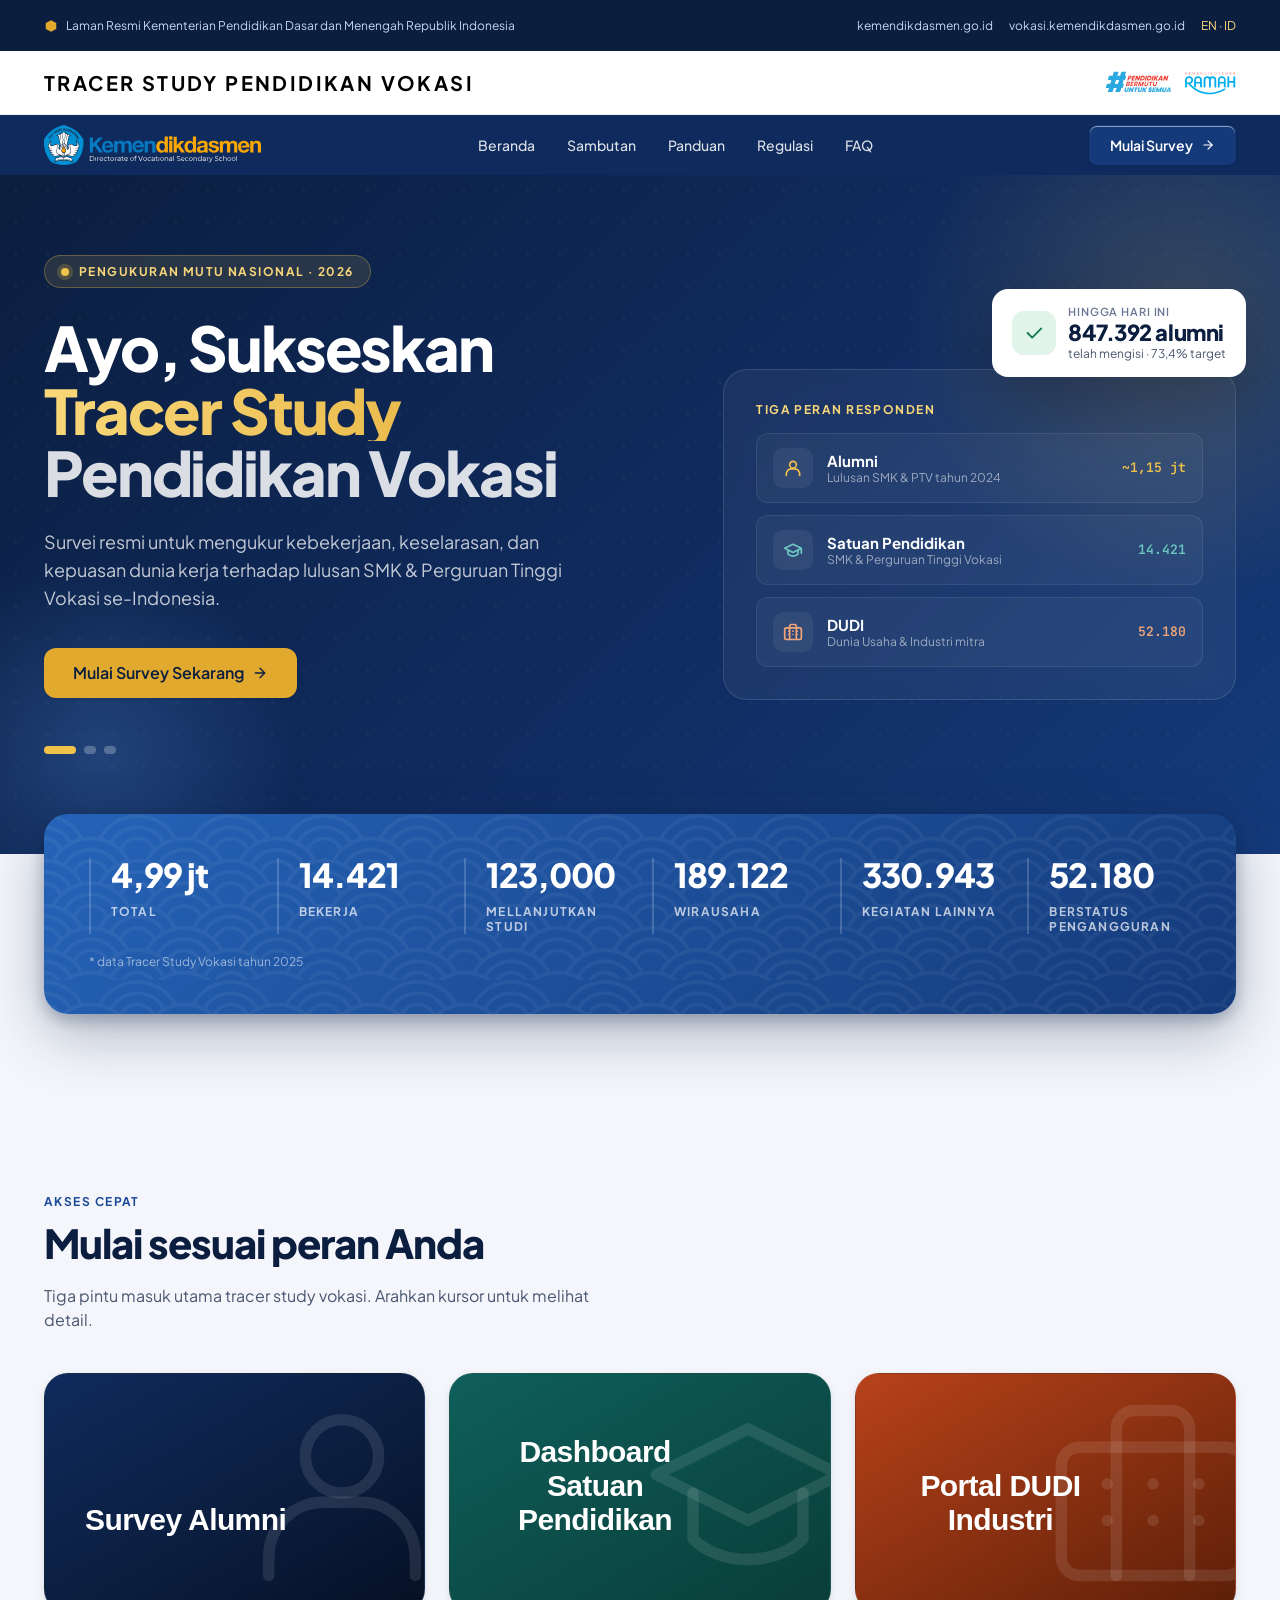
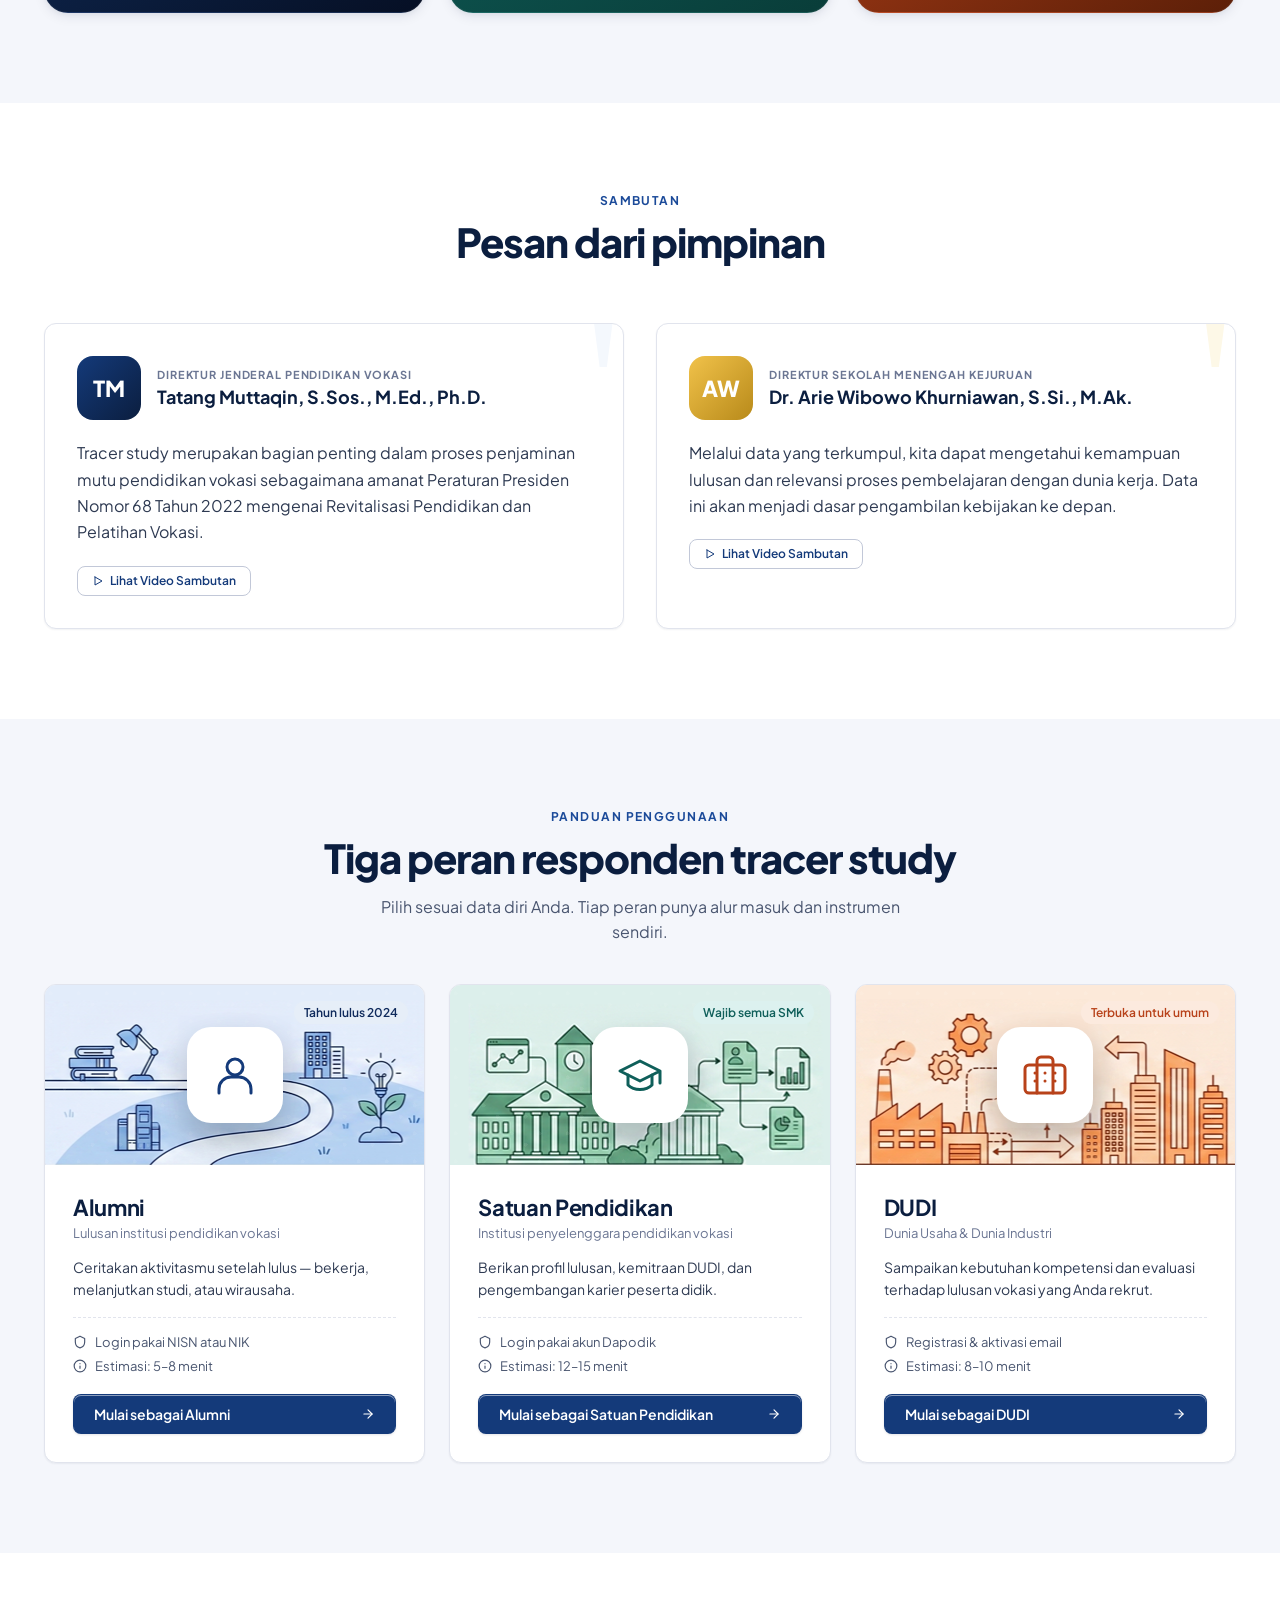
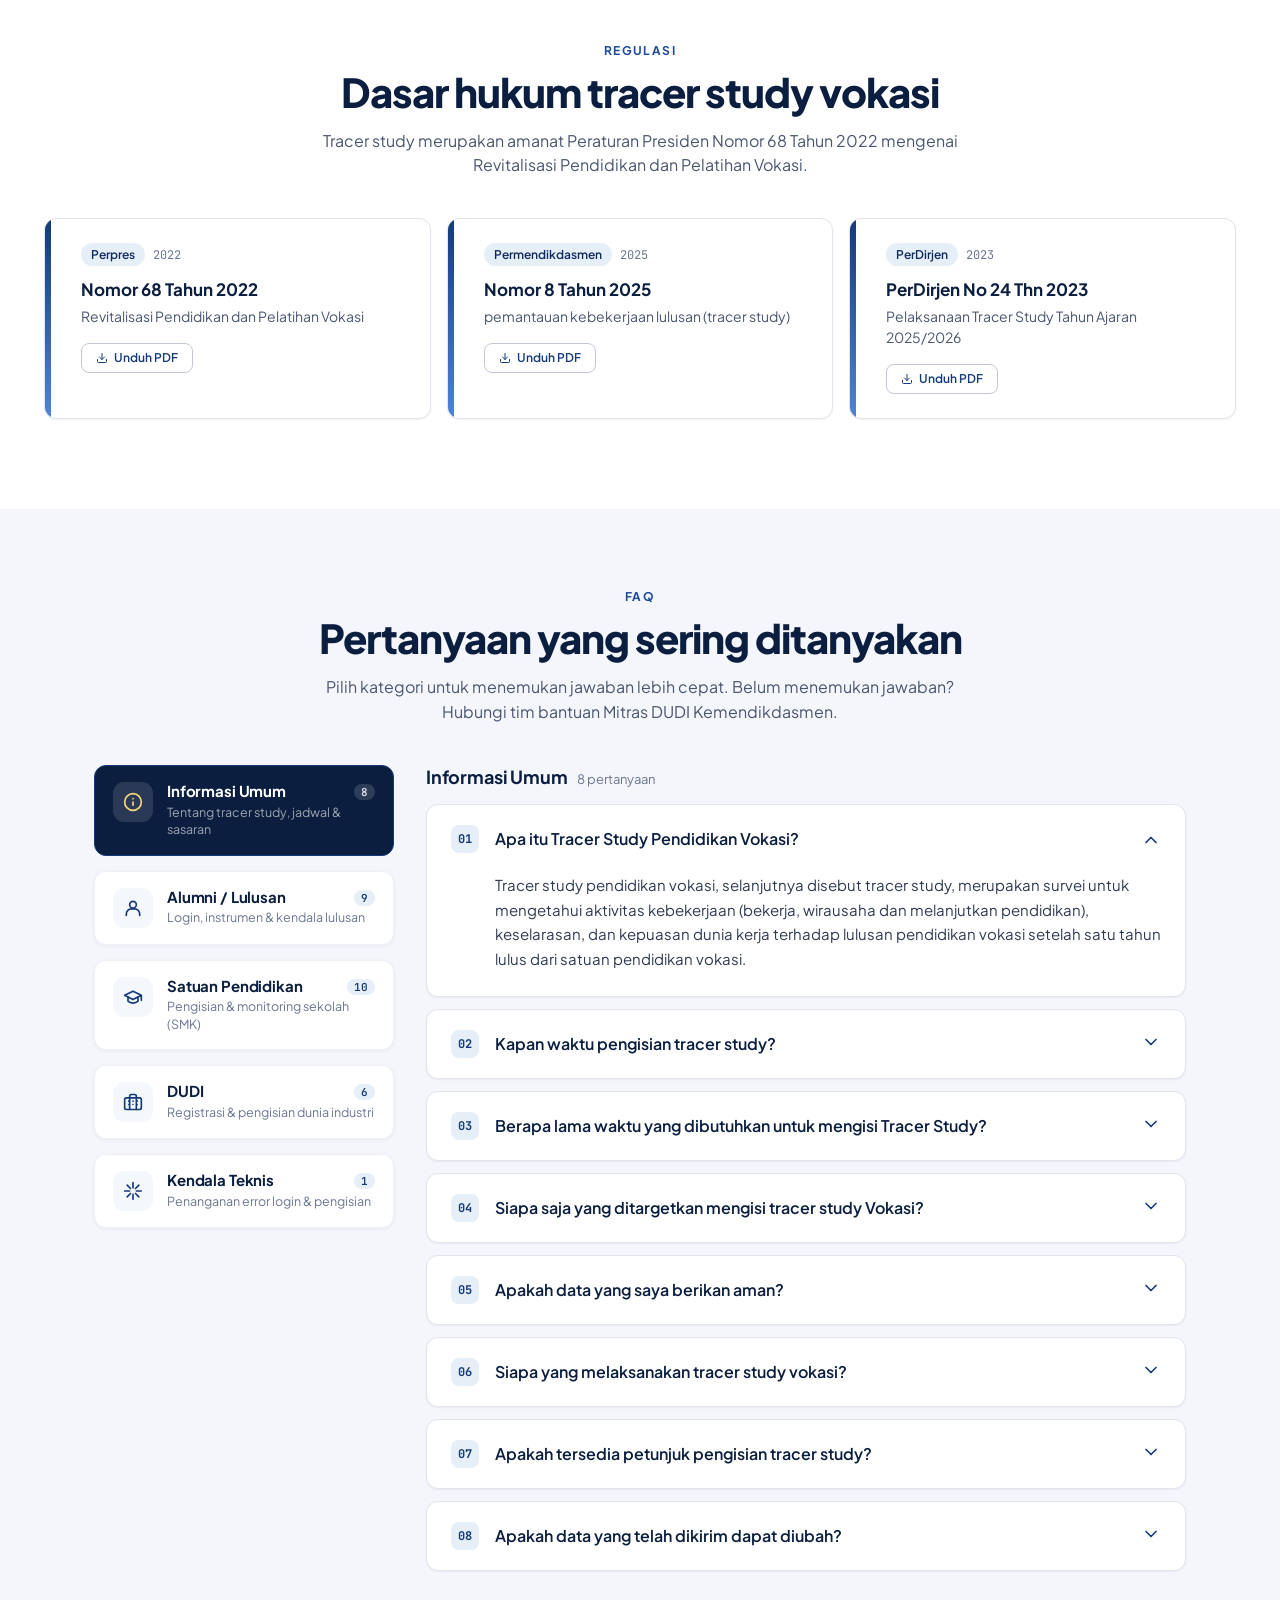
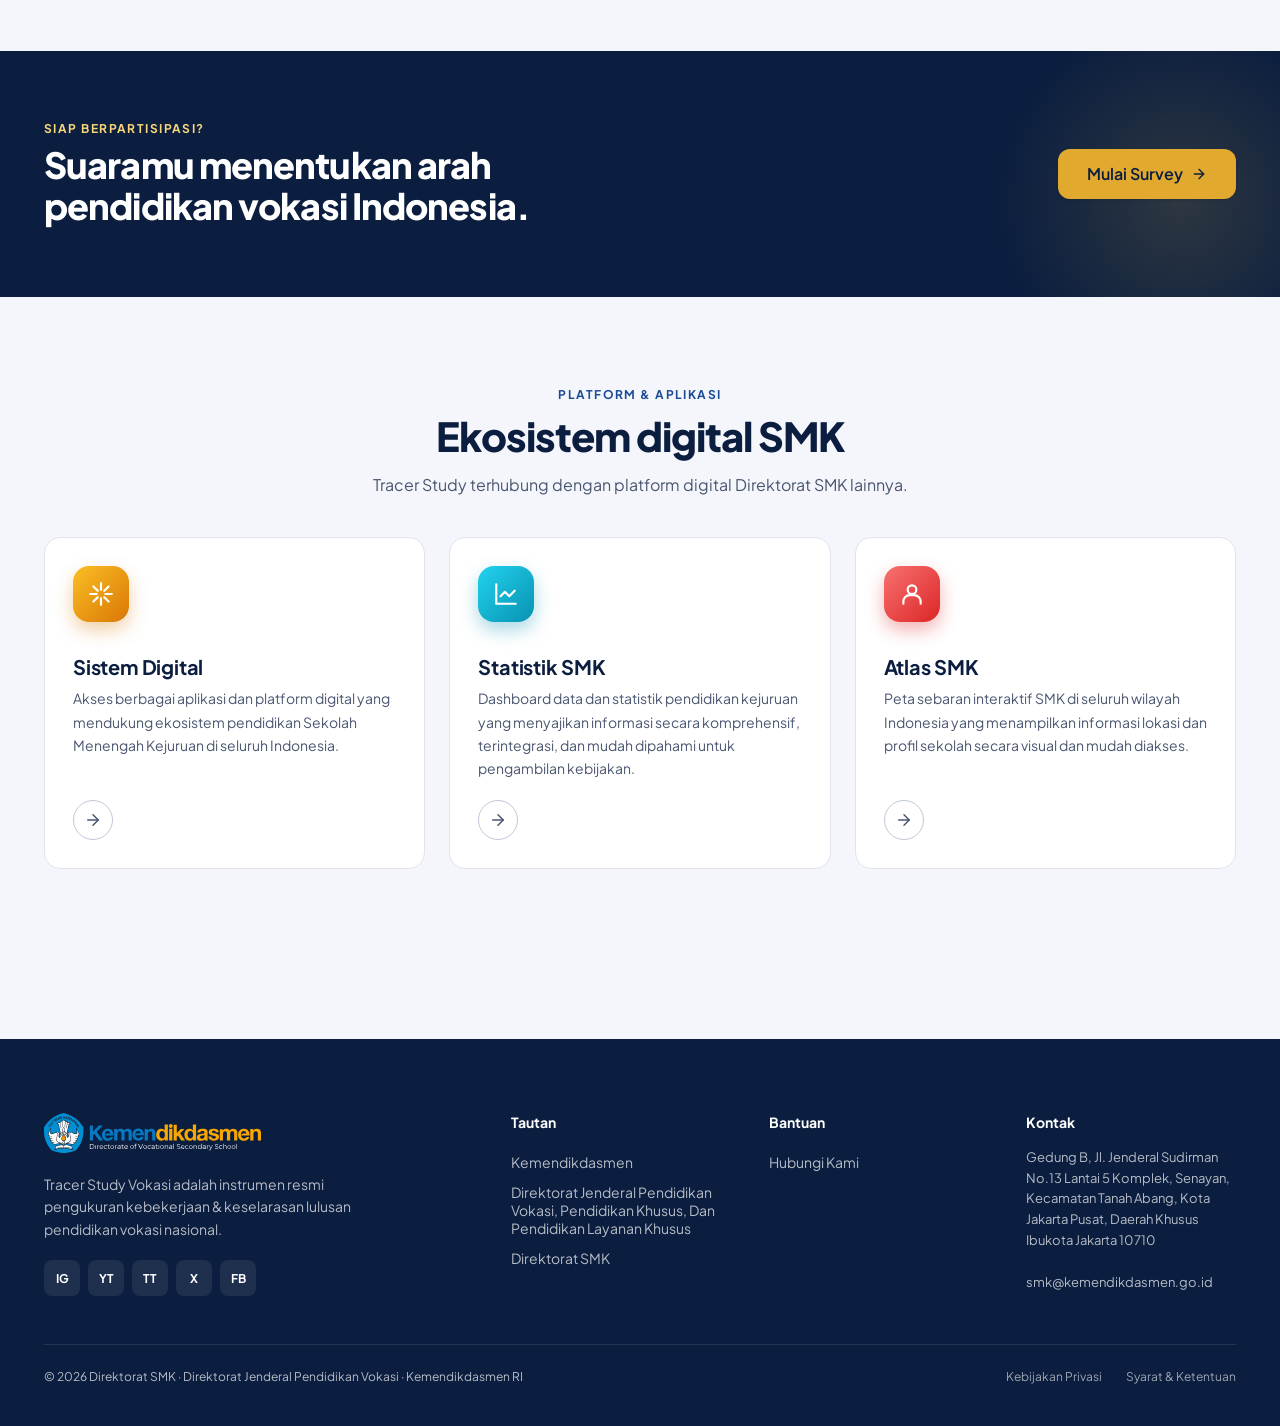
==== index.html @ 0e663083 "first commit" ====
<!DOCTYPE html>
<html lang="id">
<head>
    <meta charset="utf-8" />
    <meta name="viewport" content="width=device-width, initial-scale=1" />
    <title>Tracer Vokasi 2026</title>
    <link rel="preconnect" href="https://fonts.googleapis.com" />
    <link rel="preconnect" href="https://fonts.gstatic.com" crossorigin />
    <link href="https://fonts.googleapis.com/css2?family=Plus+Jakarta+Sans:ital,wght@0,400;0,500;0,600;0,700;0,800;1,400&family=JetBrains+Mono:wght@400;600&display=swap" rel="stylesheet" />
    <link rel="stylesheet" href="assets/app-paE_Momn.css" />
    <script defer src="assets/app-BUM8Shmd.js"></script>
</head>
<body>
    

<div class="tv-gov-bar">
    <div class="tv-container" style="display:flex;justify-content:space-between;align-items:center">
        <div style="display:flex;align-items:center;gap:8px">
            <svg width="14" height="14" viewBox="0 0 24 24" fill="#E1A92E"><path d="M12 2L3 7v10l9 5 9-5V7l-9-5z"/></svg>
            <span>Laman Resmi Kementerian Pendidikan Dasar dan Menengah Republik Indonesia</span>
        </div>
        <div class="tv-gov-bar__links" style="display:flex;gap:16px">
            <a href="#" style="color:var(--tv-navy-200);text-decoration:none">kemendikdasmen.go.id</a>
            <a href="#" style="color:var(--tv-navy-200);text-decoration:none">vokasi.kemendikdasmen.go.id</a>
            <span style="color:var(--tv-gold-300)">EN · ID</span>
        </div>
    </div>
</div>


<div class="tv-topbar">
    <div class="tv-container" style="display:flex;justify-content:space-between;align-items:center">
        <span style="font-size:20px;font-weight:700;letter-spacing:0.12em;color:black;text-transform:uppercase">Tracer Study Pendidikan Vokasi</span>
        <img src="images/mutu ramah.svg" style="height:24px;width:auto" alt="Pendidikan Bermutu Ramah">
    </div>
</div>
<header x-data="{ sc: false }" @scroll.window="sc = window.scrollY > 30"
        :class="sc ? 'tv-header--scrolled' : ''"
        style="background:var(--tv-navy-800);position:sticky;top:0;z-index:50;height:var(--tv-header-h);transition:box-shadow 250ms">
    <div class="tv-container tv-header-inner" style="height:70%;display:flex;align-items:center;justify-content:space-between;row-gap:10px;column-gap:32px;">
        <a href="index.html" style="text-decoration:none"><div style="display:flex;align-items:center;gap:12px">
  <img src="images/logo-smk.svg" style="height:40px;width:auto" alt="SMK">
</div></a>
        <nav class="tv-header-nav" style="display:flex;gap:4px;align-items:center">
                        <a href="#home" onclick="event.preventDefault();document.getElementById('home')?.scrollIntoView({behavior:'smooth',block:'start'})"
               class="tv-nav-link">Beranda</a>
                        <a href="#sambutan" onclick="event.preventDefault();document.getElementById('sambutan')?.scrollIntoView({behavior:'smooth',block:'start'})"
               class="tv-nav-link">Sambutan</a>
                        <a href="#panduan" onclick="event.preventDefault();document.getElementById('panduan')?.scrollIntoView({behavior:'smooth',block:'start'})"
               class="tv-nav-link">Panduan</a>
                        <a href="#regulasi" onclick="event.preventDefault();document.getElementById('regulasi')?.scrollIntoView({behavior:'smooth',block:'start'})"
               class="tv-nav-link">Regulasi</a>
                        <a href="#faq" onclick="event.preventDefault();document.getElementById('faq')?.scrollIntoView({behavior:'smooth',block:'start'})"
               class="tv-nav-link">FAQ</a>
                    </nav>
        <div class="tv-hide-sm" style="display:flex;gap:10px;align-items:center">
            <a href="login.html" class="tv-btn tv-btn--primary">Mulai Survey <svg width="14" height="14" viewBox="0 0 24 24" fill="none" stroke="currentColor" stroke-width="2" stroke-linecap="round" stroke-linejoin="round"><path d="M5 12h14"/><path d="M12 5l7 7-7 7"/></svg></a>
        </div>
    </div>
</header>


<section id="home" style="position:relative;overflow:hidden;background:linear-gradient(135deg,var(--tv-navy-900) 0%,var(--tv-navy-800) 50%,var(--tv-navy-700) 100%);color:white;min-height:600px"
         x-data="heroData()" x-init="init()">
    <div style="position:absolute;right:-200px;top:-150px;width:600px;height:600px;border-radius:50%;background:radial-gradient(circle,var(--tv-gold-400) 0%,transparent 65%);opacity:0.18;pointer-events:none"></div>
    <div style="position:absolute;left:-100px;bottom:-100px;width:400px;height:400px;border-radius:50%;background:radial-gradient(circle,var(--tv-navy-400) 0%,transparent 70%);opacity:0.3;pointer-events:none"></div>
    <div style="position:absolute;inset:0;background-image:radial-gradient(circle at 50% 50%,rgba(241,194,74,0.08) 1.5px,transparent 1.5px);background-size:32px 32px;pointer-events:none"></div>

    <div class="tv-hero-grid" style="position:relative;display:grid;gap:64px;align-items:center">
        
        <div>
            <div :style="vis ? 'opacity:1;transform:none;transition:opacity 500ms,transform 500ms' : 'opacity:0;transform:translateY(10px);transition:opacity 500ms,transform 500ms'">
                <div style="display:inline-flex;align-items:center;gap:10px;padding:8px 16px;background:rgba(241,194,74,0.12);border:1px solid rgba(241,194,74,0.3);border-radius:999px;font-size:12px;font-weight:700;letter-spacing:0.12em;color:var(--tv-gold-300);margin-bottom:28px">
                    <span style="width:8px;height:8px;border-radius:50%;background:var(--tv-gold-400);box-shadow:0 0 0 4px rgba(241,194,74,0.2)"></span>
                    <span x-text="slides[slide].eyebrow"></span>
                </div>
                <h1 style="font-size:clamp(38px,4.8vw,62px);font-weight:800;letter-spacing:-0.035em;line-height:1.02;margin:0;color:white;height:3.06em;display:flex;flex-direction:column;justify-content:flex-start">
                    <span x-text="slides[slide].title"></span>
                    <span x-text="slides[slide].titleAccent" style="background:linear-gradient(90deg,var(--tv-gold-300),var(--tv-gold-500));-webkit-background-clip:text;-webkit-text-fill-color:transparent"></span>
                    <span x-text="slides[slide].subtitle" style="color:rgba(255,255,255,0.85)"></span>
                </h1>
                <p x-text="slides[slide].desc" style="margin-top:24px;font-size:18px;line-height:1.55;color:rgba(255,255,255,0.75);max-width:540px;height:4.65em;overflow:hidden;margin-bottom:0"></p>
            </div>

            <div style="display:flex;gap:12px;margin-top:36px;flex-wrap:wrap">
                <a href="login.html" class="tv-btn tv-btn--gold tv-btn--lg">Mulai Survey Sekarang <svg width="16" height="16" viewBox="0 0 24 24" fill="none" stroke="currentColor" stroke-width="2" stroke-linecap="round" stroke-linejoin="round"><path d="M5 12h14"/><path d="M12 5l7 7-7 7"/></svg></a>
                <!-- <button class="tv-icon-btn" style="background:rgba(255,255,255,0.06);border:1.5px solid rgba(255,255,255,0.22);color:white"
                        onclick="document.getElementById('panduan')?.scrollIntoView({behavior:'smooth'})">
                    <svg width="16" height="16" viewBox="0 0 24 24" fill="none" stroke="currentColor" stroke-width="2" stroke-linecap="round" stroke-linejoin="round"><polygon points="6 4 20 12 6 20 6 4"/></svg> Lihat Panduan
                </button> -->
            </div>

            <div style="margin-top:48px;display:flex;gap:8px">
                <template x-for="(_, i) in slides" :key="i">
                    <button @click="goTo(i)"
                            :style="`width:${i===slide?32:8}px;height:8px;border-radius:999px;background:${i===slide?'var(--tv-gold-400)':'rgba(255,255,255,0.25)'};border:0;cursor:pointer;transition:all 300ms`">
                    </button>
                </template>
            </div>
        </div>

        
        <div class="tv-hero-deco" style="position:relative">
            <div style="position:absolute;top:-20px;right:-10px;background:white;padding:16px 20px;border-radius:16px;box-shadow:0 24px 64px rgba(0,0,0,0.25);z-index:2;display:flex;align-items:center;gap:12px">
                <div style="width:44px;height:44px;border-radius:12px;background:var(--tv-success-bg);display:grid;place-items:center;color:var(--tv-success)">
                    <svg width="22" height="22" viewBox="0 0 24 24" fill="none" stroke="currentColor" stroke-width="2" stroke-linecap="round" stroke-linejoin="round"><path d="M5 12l5 5L20 7"/></svg>
                </div>
                <div>
                    <div style="font-size:11px;color:var(--tv-ink-500);font-weight:600;text-transform:uppercase;letter-spacing:0.08em">Hingga hari ini</div>
                    <div style="font-size:22px;font-weight:800;color:var(--tv-navy-900);letter-spacing:-0.02em">847.392 alumni</div>
                    <div style="font-size:12px;color:var(--tv-ink-600)">telah mengisi · 73,4% target</div>
                </div>
            </div>

            <div style="background:rgba(255,255,255,0.05);backdrop-filter:blur(8px);border:1px solid rgba(255,255,255,0.12);border-radius:24px;padding:32px;position:relative;margin-top:60px">
                <div style="font-size:12px;font-weight:700;letter-spacing:0.12em;color:var(--tv-gold-300);text-transform:uppercase;margin-bottom:16px">Tiga peran responden</div>
                <div style="display:grid;gap:12px">
                                        <div style="display:flex;align-items:center;gap:14px;padding:14px 16px;background:rgba(255,255,255,0.04);border:1px solid rgba(255,255,255,0.08);border-radius:12px">
                        <div style="width:40px;height:40px;border-radius:10px;background:rgba(255,255,255,0.06);display:grid;place-items:center;color:var(--tv-gold-400)">
                            <svg width="20" height="20" viewBox="0 0 24 24" fill="none" stroke="currentColor" stroke-width="2" stroke-linecap="round" stroke-linejoin="round"><circle cx="12" cy="8" r="4"/><path d="M4 21v-2a6 6 0 0 1 6-6h4a6 6 0 0 1 6 6v2"/></svg>
                        </div>
                        <div style="flex:1">
                            <div style="font-weight:700;color:white;font-size:15px">Alumni</div>
                            <div style="font-size:12px;color:rgba(255,255,255,0.55)">Lulusan SMK &amp; PTV tahun 2024</div>
                        </div>
                        <div style="font-family:'JetBrains Mono',monospace;font-size:13px;color:var(--tv-gold-400);font-weight:600">~1,15 jt</div>
                    </div>
                                        <div style="display:flex;align-items:center;gap:14px;padding:14px 16px;background:rgba(255,255,255,0.04);border:1px solid rgba(255,255,255,0.08);border-radius:12px">
                        <div style="width:40px;height:40px;border-radius:10px;background:rgba(255,255,255,0.06);display:grid;place-items:center;color:var(--tv-teal-300)">
                            <svg width="20" height="20" viewBox="0 0 24 24" fill="none" stroke="currentColor" stroke-width="2" stroke-linecap="round" stroke-linejoin="round"><path d="M22 10v6M2 10l10-5 10 5-10 5z"/><path d="M6 12v5c3 3 9 3 12 0v-5"/></svg>
                        </div>
                        <div style="flex:1">
                            <div style="font-weight:700;color:white;font-size:15px">Satuan Pendidikan</div>
                            <div style="font-size:12px;color:rgba(255,255,255,0.55)">SMK &amp; Perguruan Tinggi Vokasi</div>
                        </div>
                        <div style="font-family:'JetBrains Mono',monospace;font-size:13px;color:var(--tv-teal-300);font-weight:600">14.421</div>
                    </div>
                                        <div style="display:flex;align-items:center;gap:14px;padding:14px 16px;background:rgba(255,255,255,0.04);border:1px solid rgba(255,255,255,0.08);border-radius:12px">
                        <div style="width:40px;height:40px;border-radius:10px;background:rgba(255,255,255,0.06);display:grid;place-items:center;color:var(--tv-orange-300)">
                            <svg width="20" height="20" viewBox="0 0 24 24" fill="none" stroke="currentColor" stroke-width="2" stroke-linecap="round" stroke-linejoin="round"><rect x="2" y="7" width="20" height="14" rx="2"/><path d="M16 21V5a2 2 0 0 0-2-2h-4a2 2 0 0 0-2 2v16"/><path d="M7 11h.01M7 15h.01M17 11h.01M17 15h.01M12 11h.01M12 15h.01"/></svg>
                        </div>
                        <div style="flex:1">
                            <div style="font-weight:700;color:white;font-size:15px">DUDI</div>
                            <div style="font-size:12px;color:rgba(255,255,255,0.55)">Dunia Usaha &amp; Industri mitra</div>
                        </div>
                        <div style="font-family:'JetBrains Mono',monospace;font-size:13px;color:var(--tv-orange-300);font-weight:600">52.180</div>
                    </div>
                                    </div>
            </div>
        </div>
    </div>
</section>

<script>
function heroData() {
    return {
        slides: [
            { eyebrow: 'PENGUKURAN MUTU NASIONAL · 2026', title: 'Ayo, Sukseskan', titleAccent: 'Tracer Study', subtitle: 'Pendidikan Vokasi', desc: 'Survei resmi untuk mengukur kebekerjaan, keselarasan, dan kepuasan dunia kerja terhadap lulusan SMK & Perguruan Tinggi Vokasi se-Indonesia.' },
            { eyebrow: 'BERLANGSUNG · 1 JULI – 31 OKTOBER', title: 'Suaramu', titleAccent: 'Membentuk Arah', subtitle: 'Pendidikan Vokasi', desc: 'Sebagai lulusan, masukanmu menjadi bahan evaluasi pemerintah untuk perbaikan kualitas SMK dan PTV di seluruh negeri.' },
            { eyebrow: '3 PERAN · SATU TUJUAN', title: 'Bersama Wujudkan', titleAccent: 'Vokasi Unggul', subtitle: 'Untuk Indonesia', desc: 'Tiga pihak yang terlibat dalam tracer study: lulusan vokasi, satuan pendidikan, dan dunia usaha & industri.' },
        ],
        slide: 0, vis: true, _timer: null,
        init() { this._timer = setInterval(() => this.next(), 6000); },
        next() { this.goTo((this.slide + 1) % this.slides.length); },
        goTo(i) { this.vis = false; setTimeout(() => { this.slide = i; this.vis = true; }, 40); },
    };
}
</script>


<section class="tv-section tv-stats-band" style="position:relative;z-index:1;padding-top:0">
    <div class="tv-container">
        
        <div class="tv-animate tv-seigaiha" style="border-radius:24px;padding:clamp(28px,3.5vw,48px);position:relative;overflow:hidden;box-shadow:0 20px 60px rgba(11, 30, 63, 0.3),0 6px 16px rgba(11, 30, 63, 0.26)">
            <div style="position:absolute;right:-120px;top:-120px;width:400px;height:400px;border-radius:50%;opacity:0.18;pointer-events:none"></div>
            <div style="position:relative;display:grid;grid-template-columns:repeat(auto-fit,minmax(150px,1fr));gap:24px">
                                <div style="padding-left:20px;border-left:2px solid rgba(255,255,255,0.18)">
                    <div style="font-size:clamp(26px,2.6vw,38px);font-weight:800;color:white;letter-spacing:-0.03em;line-height:1;white-space:nowrap">4,99 jt</div>
                    <div style="font-size:12px;font-weight:700;color:rgba(255,255,255,0.7);text-transform:uppercase;letter-spacing:0.1em;margin-top:12px">Total</div>
                </div>
                                <div style="padding-left:20px;border-left:2px solid rgba(255,255,255,0.18)">
                    <div style="font-size:clamp(26px,2.6vw,38px);font-weight:800;color:white;letter-spacing:-0.03em;line-height:1;white-space:nowrap">14.421</div>
                    <div style="font-size:12px;font-weight:700;color:rgba(255,255,255,0.7);text-transform:uppercase;letter-spacing:0.1em;margin-top:12px">Bekerja</div>
                </div>
                                <div style="padding-left:20px;border-left:2px solid rgba(255,255,255,0.18)">
                    <div style="font-size:clamp(26px,2.6vw,38px);font-weight:800;color:white;letter-spacing:-0.03em;line-height:1;white-space:nowrap">123,000</div>
                    <div style="font-size:12px;font-weight:700;color:rgba(255,255,255,0.7);text-transform:uppercase;letter-spacing:0.1em;margin-top:12px">Mellanjutkan Studi</div>
                </div>
                                <div style="padding-left:20px;border-left:2px solid rgba(255,255,255,0.18)">
                    <div style="font-size:clamp(26px,2.6vw,38px);font-weight:800;color:white;letter-spacing:-0.03em;line-height:1;white-space:nowrap">189.122</div>
                    <div style="font-size:12px;font-weight:700;color:rgba(255,255,255,0.7);text-transform:uppercase;letter-spacing:0.1em;margin-top:12px">Wirausaha</div>
                </div>
                                <div style="padding-left:20px;border-left:2px solid rgba(255,255,255,0.18)">
                    <div style="font-size:clamp(26px,2.6vw,38px);font-weight:800;color:white;letter-spacing:-0.03em;line-height:1;white-space:nowrap">330.943</div>
                    <div style="font-size:12px;font-weight:700;color:rgba(255,255,255,0.7);text-transform:uppercase;letter-spacing:0.1em;margin-top:12px">Kegiatan Lainnya</div>
                </div>
                                <div style="padding-left:20px;border-left:2px solid rgba(255,255,255,0.18)">
                    <div style="font-size:clamp(26px,2.6vw,38px);font-weight:800;color:white;letter-spacing:-0.03em;line-height:1;white-space:nowrap">52.180</div>
                    <div style="font-size:12px;font-weight:700;color:rgba(255,255,255,0.7);text-transform:uppercase;letter-spacing:0.1em;margin-top:12px">Berstatus pengangguran</div>
                </div>
                            </div>
            <div style="margin-top:20px; font-size:12px;color:rgba(255,255,255,0.55)">* data Tracer Study Vokasi tahun 2025</div>
            
        </div>
    </div>
</section>


<section class="tv-section">
    <div class="tv-container">
        <div class="tv-animate" style="margin-bottom:40px">
            <div class="tv-eyebrow">Akses Cepat</div>
            <h2 class="tv-section-title">Mulai sesuai peran Anda</h2>
            <p style="font-size:16px;color:var(--tv-ink-600);line-height:1.55;max-width:560px">Tiga pintu masuk utama tracer study vokasi. Arahkan kursor untuk melihat detail.</p>
        </div>
        <div class="tv-animate tv-grid-3" style="display:grid;gap:24px">
            <button class="tv-feature" onclick="window.location='login.html?role=alumni'">
                <div class="tv-feature-icon"><svg width="220" height="220" viewBox="0 0 24 24" fill="none" stroke="currentColor" stroke-width="1.25" stroke-linecap="round" stroke-linejoin="round"><circle cx="12" cy="8" r="4"/><path d="M4 21v-2a6 6 0 0 1 6-6h4a6 6 0 0 1 6 6v2"/></svg></div>
                <h4 class="tv-feature-title">Survey Alumni</h4>
                <span class="tv-feature-link">Mulai mengisi <svg width="18" height="18" viewBox="0 0 24 24" fill="none" stroke="currentColor" stroke-width="2.5" stroke-linecap="round" stroke-linejoin="round"><path d="M5 12h14"/><path d="M12 5l7 7-7 7"/></svg></span>
            </button>
            <button class="tv-feature" style="background:linear-gradient(150deg,var(--tv-teal-700) 0%,#093d39 100%)" onclick="window.location='login.html?role=sekolah'">
                <div class="tv-feature-icon"><svg width="220" height="220" viewBox="0 0 24 24" fill="none" stroke="currentColor" stroke-width="1.25" stroke-linecap="round" stroke-linejoin="round"><path d="M22 10v6M2 10l10-5 10 5-10 5z"/><path d="M6 12v5c3 3 9 3 12 0v-5"/></svg></div>
                <h4 class="tv-feature-title">Dashboard Satuan Pendidikan</h4>
                <span class="tv-feature-link">Buka monitoring <svg width="18" height="18" viewBox="0 0 24 24" fill="none" stroke="currentColor" stroke-width="2.5" stroke-linecap="round" stroke-linejoin="round"><path d="M5 12h14"/><path d="M12 5l7 7-7 7"/></svg></span>
            </button>
            <button class="tv-feature" style="background:linear-gradient(150deg,var(--tv-orange-700) 0%,#5c1f08 100%)" onclick="window.location='login.html?role=dudi'">
                <div class="tv-feature-icon"><svg width="220" height="220" viewBox="0 0 24 24" fill="none" stroke="currentColor" stroke-width="1.25" stroke-linecap="round" stroke-linejoin="round"><rect x="2" y="7" width="20" height="14" rx="2"/><path d="M16 21V5a2 2 0 0 0-2-2h-4a2 2 0 0 0-2 2v16"/><path d="M7 11h.01M7 15h.01M17 11h.01M17 15h.01M12 11h.01M12 15h.01"/></svg></div>
                <h4 class="tv-feature-title">Portal DUDI Industri</h4>
                <span class="tv-feature-link">Daftarkan mitra <svg width="18" height="18" viewBox="0 0 24 24" fill="none" stroke="currentColor" stroke-width="2.5" stroke-linecap="round" stroke-linejoin="round"><path d="M5 12h14"/><path d="M12 5l7 7-7 7"/></svg></span>
            </button>
        </div>
    </div>
</section>


<section id="sambutan" class="tv-section tv-section--canvas" style="background: rgb(255, 255, 255);">
    <div class="tv-container">
        <div style="margin-bottom:40px;text-align:center">
            <div class="tv-eyebrow">Sambutan</div>
            <h2 class="tv-section-title" style="margin-bottom:0">Pesan dari pimpinan</h2>
        </div>
        <div class="tv-grid-2" style="display:grid;gap:32px;margin-top:56px">
                        <div class="tv-card" style="padding:32px;position:relative;overflow:hidden">
                <div style="position:absolute;right:-40px;top:-40px;font-size:200px;font-family:Georgia,serif;line-height:1;color:var(--tv-navy-50);user-select:none">"</div>
                <div style="position:relative">
                    <div style="display:flex;align-items:center;gap:16px;margin-bottom:20px">
                        <div style="width:64px;height:64px;border-radius:16px;background:linear-gradient(135deg,var(--tv-navy-700),var(--tv-navy-900));display:grid;place-items:center;color:white;font-size:22px;font-weight:800">TM</div>
                        <div>
                            <div style="font-size:11px;font-weight:700;color:var(--tv-ink-500);letter-spacing:0.08em">DIREKTUR JENDERAL PENDIDIKAN VOKASI</div>
                            <div style="font-size:18px;font-weight:700;color:var(--tv-navy-900);margin-top:4px">Tatang Muttaqin, S.Sos., M.Ed., Ph.D.</div>
                        </div>
                    </div>
                    <p style="font-size:16px;line-height:1.65;color:var(--tv-ink-700);margin:0">Tracer study merupakan bagian penting dalam proses penjaminan mutu pendidikan vokasi sebagaimana amanat Peraturan Presiden Nomor 68 Tahun 2022 mengenai Revitalisasi Pendidikan dan Pelatihan Vokasi.</p>
                    <a href="https://www.youtube.com/watch?v=CORNGeJkwB0" target="_blank" rel="noopener" class="tv-btn tv-btn--ghost tv-btn--sm" style="margin-top:20px;display:inline-flex;align-items:center;gap:6px">
                        <svg width="12" height="12" viewBox="0 0 24 24" fill="none" stroke="currentColor" stroke-width="2" stroke-linecap="round" stroke-linejoin="round"><polygon points="6 4 20 12 6 20 6 4"/></svg> Lihat Video Sambutan
                    </a>
                </div>
            </div>
                        <div class="tv-card" style="padding:32px;position:relative;overflow:hidden">
                <div style="position:absolute;right:-40px;top:-40px;font-size:200px;font-family:Georgia,serif;line-height:1;color:var(--tv-gold-50);user-select:none">"</div>
                <div style="position:relative">
                    <div style="display:flex;align-items:center;gap:16px;margin-bottom:20px">
                        <div style="width:64px;height:64px;border-radius:16px;background:linear-gradient(135deg,var(--tv-gold-400),var(--tv-gold-600));display:grid;place-items:center;color:white;font-size:22px;font-weight:800">AW</div>
                        <div>
                            <div style="font-size:11px;font-weight:700;color:var(--tv-ink-500);letter-spacing:0.08em">DIREKTUR SEKOLAH MENENGAH KEJURUAN</div>
                            <div style="font-size:18px;font-weight:700;color:var(--tv-navy-900);margin-top:4px">Dr. Arie Wibowo Khurniawan, S.Si., M.Ak.</div>
                        </div>
                    </div>
                    <p style="font-size:16px;line-height:1.65;color:var(--tv-ink-700);margin:0">Melalui data yang terkumpul, kita dapat mengetahui kemampuan lulusan dan relevansi proses pembelajaran dengan dunia kerja. Data ini akan menjadi dasar pengambilan kebijakan ke depan.</p>
                    <a href="https://www.youtube.com/watch?v=PySHGydVcrA" target="_blank" rel="noopener" class="tv-btn tv-btn--ghost tv-btn--sm" style="margin-top:20px;display:inline-flex;align-items:center;gap:6px">
                        <svg width="12" height="12" viewBox="0 0 24 24" fill="none" stroke="currentColor" stroke-width="2" stroke-linecap="round" stroke-linejoin="round"><polygon points="6 4 20 12 6 20 6 4"/></svg> Lihat Video Sambutan
                    </a>
                </div>
            </div>
                    </div>
    </div>
</section>


<section id="panduan" class="tv-section">
    <div class="tv-container">
        <div style="margin-bottom:40px;text-align:center">
            <div class="tv-eyebrow">Panduan Penggunaan</div>
            <h2 class="tv-section-title">Tiga peran responden tracer study</h2>
            <p style="font-size:16px;color:var(--tv-ink-600);line-height:1.55;max-width:560px;margin:0 auto">Pilih sesuai data diri Anda. Tiap peran punya alur masuk dan instrumen sendiri.</p>
        </div>
        <div class="tv-grid-3" style="display:grid;gap:24px">
                                    <div class="tv-card" style="padding:0;overflow:hidden;display:flex;flex-direction:column">
                <div style="height:180px;background-image:url(images/alumni.png);background-size:cover;background-position:center;position:relative;overflow:hidden;display:flex;align-items:center;justify-content:center">
                    <div style="position:absolute;inset:0;background:rgba(11, 30, 63, 0)"></div>
                    <div style="position:absolute;inset:0;background-image:radial-gradient(circle at 20% 30%,rgba(255,255,255,0.07) 2px,transparent 2px),radial-gradient(circle at 70% 70%,rgba(255,255,255,0.07) 2px,transparent 2px);background-size:28px 28px"></div>
                    <div style="width:96px;height:96px;border-radius:24px;background:white;box-shadow:0 16px 32px rgba(0,0,0,0.18);display:grid;place-items:center;color:var(--tv-navy-700);position:relative">
                        <svg width="48" height="48" viewBox="0 0 24 24" fill="none" stroke="currentColor" stroke-width="1.5" stroke-linecap="round" stroke-linejoin="round"><circle cx="12" cy="8" r="4"/><path d="M4 21v-2a6 6 0 0 1 6-6h4a6 6 0 0 1 6 6v2"/></svg>
                    </div>
                    <span class="tv-badge tv-badge--navy" style="position:absolute;top:16px;right:16px">Tahun lulus 2024</span>
                </div>
                <div style="padding:28px;flex:1;display:flex;flex-direction:column">
                    <div style="font-size:22px;font-weight:700;color:var(--tv-navy-900);letter-spacing:-0.015em">Alumni</div>
                    <div style="font-size:13px;color:var(--tv-ink-500);margin-top:4px">Lulusan institusi pendidikan vokasi</div>
                    <p style="font-size:14px;line-height:1.55;color:var(--tv-ink-700);margin:16px 0">Ceritakan aktivitasmu setelah lulus — bekerja, melanjutkan studi, atau wirausaha.</p>
                    <div style="display:grid;gap:8px;font-size:13px;margin-top:auto;padding-top:16px;border-top:1px dashed var(--tv-ink-200)">
                        <div style="display:flex;align-items:center;gap:8px;color:var(--tv-ink-600)"><svg width="14" height="14" viewBox="0 0 24 24" fill="none" stroke="currentColor" stroke-width="2" stroke-linecap="round" stroke-linejoin="round"><path d="M12 2L4 6v6c0 5 3 9 8 10 5-1 8-5 8-10V6z"/></svg> Login pakai NISN atau NIK</div>
                        <div style="display:flex;align-items:center;gap:8px;color:var(--tv-ink-600)"><svg width="14" height="14" viewBox="0 0 24 24" fill="none" stroke="currentColor" stroke-width="2" stroke-linecap="round" stroke-linejoin="round"><circle cx="12" cy="12" r="10"/><path d="M12 16v-4M12 8h.01"/></svg> Estimasi: 5–8 menit</div>
                    </div>
                    <a href="login.html?role=alumni" class="tv-btn tv-btn--primary" style="margin-top:20px;justify-content:space-between">
                        <span>Mulai sebagai Alumni</span><svg width="14" height="14" viewBox="0 0 24 24" fill="none" stroke="currentColor" stroke-width="2" stroke-linecap="round" stroke-linejoin="round"><path d="M5 12h14"/><path d="M12 5l7 7-7 7"/></svg>
                    </a>
                </div>
            </div>
                                    <div class="tv-card" style="padding:0;overflow:hidden;display:flex;flex-direction:column">
                <div style="height:180px;background-image:url(images/satpen.png);background-size:cover;background-position:center;position:relative;overflow:hidden;display:flex;align-items:center;justify-content:center">
                    <div style="position:absolute;inset:0;background:rgba(11, 30, 63, 0)"></div>
                    <div style="position:absolute;inset:0;background-image:radial-gradient(circle at 20% 30%,rgba(255,255,255,0.07) 2px,transparent 2px),radial-gradient(circle at 70% 70%,rgba(255,255,255,0.07) 2px,transparent 2px);background-size:28px 28px"></div>
                    <div style="width:96px;height:96px;border-radius:24px;background:white;box-shadow:0 16px 32px rgba(0,0,0,0.18);display:grid;place-items:center;color:var(--tv-teal-700);position:relative">
                        <svg width="48" height="48" viewBox="0 0 24 24" fill="none" stroke="currentColor" stroke-width="1.5" stroke-linecap="round" stroke-linejoin="round"><path d="M22 10v6M2 10l10-5 10 5-10 5z"/><path d="M6 12v5c3 3 9 3 12 0v-5"/></svg>
                    </div>
                    <span class="tv-badge tv-badge--teal" style="position:absolute;top:16px;right:16px">Wajib semua SMK</span>
                </div>
                <div style="padding:28px;flex:1;display:flex;flex-direction:column">
                    <div style="font-size:22px;font-weight:700;color:var(--tv-navy-900);letter-spacing:-0.015em">Satuan Pendidikan</div>
                    <div style="font-size:13px;color:var(--tv-ink-500);margin-top:4px">Institusi penyelenggara pendidikan vokasi</div>
                    <p style="font-size:14px;line-height:1.55;color:var(--tv-ink-700);margin:16px 0">Berikan profil lulusan, kemitraan DUDI, dan pengembangan karier peserta didik.</p>
                    <div style="display:grid;gap:8px;font-size:13px;margin-top:auto;padding-top:16px;border-top:1px dashed var(--tv-ink-200)">
                        <div style="display:flex;align-items:center;gap:8px;color:var(--tv-ink-600)"><svg width="14" height="14" viewBox="0 0 24 24" fill="none" stroke="currentColor" stroke-width="2" stroke-linecap="round" stroke-linejoin="round"><path d="M12 2L4 6v6c0 5 3 9 8 10 5-1 8-5 8-10V6z"/></svg> Login pakai akun Dapodik</div>
                        <div style="display:flex;align-items:center;gap:8px;color:var(--tv-ink-600)"><svg width="14" height="14" viewBox="0 0 24 24" fill="none" stroke="currentColor" stroke-width="2" stroke-linecap="round" stroke-linejoin="round"><circle cx="12" cy="12" r="10"/><path d="M12 16v-4M12 8h.01"/></svg> Estimasi: 12–15 menit</div>
                    </div>
                    <a href="login.html?role=sekolah" class="tv-btn tv-btn--primary" style="margin-top:20px;justify-content:space-between">
                        <span>Mulai sebagai Satuan Pendidikan</span><svg width="14" height="14" viewBox="0 0 24 24" fill="none" stroke="currentColor" stroke-width="2" stroke-linecap="round" stroke-linejoin="round"><path d="M5 12h14"/><path d="M12 5l7 7-7 7"/></svg>
                    </a>
                </div>
            </div>
                                    <div class="tv-card" style="padding:0;overflow:hidden;display:flex;flex-direction:column">
                <div style="height:180px;background-image:url(images/dudi.png);background-size:cover;background-position:center;position:relative;overflow:hidden;display:flex;align-items:center;justify-content:center">
                    <div style="position:absolute;inset:0;background:rgba(11, 30, 63, 0)"></div>
                    <div style="position:absolute;inset:0;background-image:radial-gradient(circle at 20% 30%,rgba(255,255,255,0.07) 2px,transparent 2px),radial-gradient(circle at 70% 70%,rgba(255,255,255,0.07) 2px,transparent 2px);background-size:28px 28px"></div>
                    <div style="width:96px;height:96px;border-radius:24px;background:white;box-shadow:0 16px 32px rgba(0,0,0,0.18);display:grid;place-items:center;color:var(--tv-orange-700);position:relative">
                        <svg width="48" height="48" viewBox="0 0 24 24" fill="none" stroke="currentColor" stroke-width="1.5" stroke-linecap="round" stroke-linejoin="round"><rect x="2" y="7" width="20" height="14" rx="2"/><path d="M16 21V5a2 2 0 0 0-2-2h-4a2 2 0 0 0-2 2v16"/><path d="M7 11h.01M7 15h.01M17 11h.01M17 15h.01M12 11h.01M12 15h.01"/></svg>
                    </div>
                    <span class="tv-badge tv-badge--orange" style="position:absolute;top:16px;right:16px">Terbuka untuk umum</span>
                </div>
                <div style="padding:28px;flex:1;display:flex;flex-direction:column">
                    <div style="font-size:22px;font-weight:700;color:var(--tv-navy-900);letter-spacing:-0.015em">DUDI</div>
                    <div style="font-size:13px;color:var(--tv-ink-500);margin-top:4px">Dunia Usaha &amp; Dunia Industri</div>
                    <p style="font-size:14px;line-height:1.55;color:var(--tv-ink-700);margin:16px 0">Sampaikan kebutuhan kompetensi dan evaluasi terhadap lulusan vokasi yang Anda rekrut.</p>
                    <div style="display:grid;gap:8px;font-size:13px;margin-top:auto;padding-top:16px;border-top:1px dashed var(--tv-ink-200)">
                        <div style="display:flex;align-items:center;gap:8px;color:var(--tv-ink-600)"><svg width="14" height="14" viewBox="0 0 24 24" fill="none" stroke="currentColor" stroke-width="2" stroke-linecap="round" stroke-linejoin="round"><path d="M12 2L4 6v6c0 5 3 9 8 10 5-1 8-5 8-10V6z"/></svg> Registrasi &amp; aktivasi email</div>
                        <div style="display:flex;align-items:center;gap:8px;color:var(--tv-ink-600)"><svg width="14" height="14" viewBox="0 0 24 24" fill="none" stroke="currentColor" stroke-width="2" stroke-linecap="round" stroke-linejoin="round"><circle cx="12" cy="12" r="10"/><path d="M12 16v-4M12 8h.01"/></svg> Estimasi: 8–10 menit</div>
                    </div>
                    <a href="login.html?role=dudi" class="tv-btn tv-btn--primary" style="margin-top:20px;justify-content:space-between">
                        <span>Mulai sebagai DUDI</span><svg width="14" height="14" viewBox="0 0 24 24" fill="none" stroke="currentColor" stroke-width="2" stroke-linecap="round" stroke-linejoin="round"><path d="M5 12h14"/><path d="M12 5l7 7-7 7"/></svg>
                    </a>
                </div>
            </div>
                    </div>
    </div>
</section>


<section id="regulasi" class="tv-section" style="background: rgb(255, 255, 255);">
    <div class="tv-container">
        <div class="tv-animate" style="margin-bottom:40px;text-align:center">
            <div class="tv-eyebrow">Regulasi</div>
            <h2 class="tv-section-title">Dasar hukum tracer study vokasi</h2>
            <p style="font-size:16px;color:var(--tv-ink-600);line-height:1.55;max-width:640px;margin:0 auto">Tracer study merupakan amanat Peraturan Presiden Nomor 68 Tahun 2022 mengenai Revitalisasi Pendidikan dan Pelatihan Vokasi.</p>
        </div>
        <div class="tv-animate tv-grid-3" style="display:grid;gap:16px;margin-top:24px">
                        <div class="tv-card" style="padding:24px;position:relative;overflow:hidden">
                <div style="position:absolute;left:0;top:0;bottom:0;width:6px;background:linear-gradient(180deg,var(--tv-navy-700),var(--tv-navy-400))"></div>
                <div style="padding-left:12px">
                    <div style="display:flex;align-items:center;gap:8px;margin-bottom:12px">
                        <span class="tv-badge tv-badge--navy">Perpres</span>
                        <span style="font-family:'JetBrains Mono',monospace;font-size:12px;color:var(--tv-ink-500)">2022</span>
                    </div>
                    <div style="font-weight:700;color:var(--tv-navy-900);font-size:17px;margin-bottom:6px">Nomor 68 Tahun 2022</div>
                    <div style="font-size:14px;color:var(--tv-ink-600);line-height:1.5">Revitalisasi Pendidikan dan Pelatihan Vokasi</div>
                    <a href="https://tracervokasi.kemendikdasmen.go.id/dokumen/PerpresNomor68Tahun2022.pdf" target="_blank" rel="noopener" class="tv-btn tv-btn--ghost tv-btn--sm" style="margin-top:16px;display:inline-flex;align-items:center;gap:6px">
                        <svg width="12" height="12" viewBox="0 0 24 24" fill="none" stroke="currentColor" stroke-width="2" stroke-linecap="round" stroke-linejoin="round"><path d="M21 15v4a2 2 0 0 1-2 2H5a2 2 0 0 1-2-2v-4"/><polyline points="7 10 12 15 17 10"/><line x1="12" y1="15" x2="12" y2="3"/></svg> Unduh PDF
                    </a>
                </div>
            </div>
                        <div class="tv-card" style="padding:24px;position:relative;overflow:hidden">
                <div style="position:absolute;left:0;top:0;bottom:0;width:6px;background:linear-gradient(180deg,var(--tv-navy-700),var(--tv-navy-400))"></div>
                <div style="padding-left:12px">
                    <div style="display:flex;align-items:center;gap:8px;margin-bottom:12px">
                        <span class="tv-badge tv-badge--navy">Permendikdasmen</span>
                        <span style="font-family:'JetBrains Mono',monospace;font-size:12px;color:var(--tv-ink-500)">2025</span>
                    </div>
                    <div style="font-weight:700;color:var(--tv-navy-900);font-size:17px;margin-bottom:6px">Nomor 8 Tahun 2025</div>
                    <div style="font-size:14px;color:var(--tv-ink-600);line-height:1.5">pemantauan kebekerjaan lulusan (tracer study)</div>
                    <a href="https://tracervokasi.kemendikdasmen.go.id/dokumen/PERMENDIKDASMENBOSNo8Tahun2025.pdf" target="_blank" rel="noopener" class="tv-btn tv-btn--ghost tv-btn--sm" style="margin-top:16px;display:inline-flex;align-items:center;gap:6px">
                        <svg width="12" height="12" viewBox="0 0 24 24" fill="none" stroke="currentColor" stroke-width="2" stroke-linecap="round" stroke-linejoin="round"><path d="M21 15v4a2 2 0 0 1-2 2H5a2 2 0 0 1-2-2v-4"/><polyline points="7 10 12 15 17 10"/><line x1="12" y1="15" x2="12" y2="3"/></svg> Unduh PDF
                    </a>
                </div>
            </div>
                        <div class="tv-card" style="padding:24px;position:relative;overflow:hidden">
                <div style="position:absolute;left:0;top:0;bottom:0;width:6px;background:linear-gradient(180deg,var(--tv-navy-700),var(--tv-navy-400))"></div>
                <div style="padding-left:12px">
                    <div style="display:flex;align-items:center;gap:8px;margin-bottom:12px">
                        <span class="tv-badge tv-badge--navy">PerDirjen</span>
                        <span style="font-family:'JetBrains Mono',monospace;font-size:12px;color:var(--tv-ink-500)">2023</span>
                    </div>
                    <div style="font-weight:700;color:var(--tv-navy-900);font-size:17px;margin-bottom:6px">PerDirjen No 24 Thn 2023</div>
                    <div style="font-size:14px;color:var(--tv-ink-600);line-height:1.5">Pelaksanaan Tracer Study Tahun Ajaran 2025/2026</div>
                    <a href="https://tracervokasi.kemendikdasmen.go.id/dokumen/PerDirjenNo24Thn2023ttgPedomanPelaksanaanTrecerStudySMK.pdf" target="_blank" rel="noopener" class="tv-btn tv-btn--ghost tv-btn--sm" style="margin-top:16px;display:inline-flex;align-items:center;gap:6px">
                        <svg width="12" height="12" viewBox="0 0 24 24" fill="none" stroke="currentColor" stroke-width="2" stroke-linecap="round" stroke-linejoin="round"><path d="M21 15v4a2 2 0 0 1-2 2H5a2 2 0 0 1-2-2v-4"/><polyline points="7 10 12 15 17 10"/><line x1="12" y1="15" x2="12" y2="3"/></svg> Unduh PDF
                    </a>
                </div>
            </div>
                    </div>
    </div>
</section>


<section id="faq" class="tv-section tv-section--canvas" x-data="{ cat: 0, open: '0-0' }">
    <div style="max-width:1140px;margin:0 auto;padding:0 24px">
        <div class="tv-animate" style="margin-bottom:40px;text-align:center">
            <div class="tv-eyebrow">FAQ</div>
            <h2 class="tv-section-title">Pertanyaan yang sering ditanyakan</h2>
            <p style="font-size:16px;color:var(--tv-ink-600);line-height:1.55;max-width:640px;margin:0 auto">Pilih kategori untuk menemukan jawaban lebih cepat. Belum menemukan jawaban? Hubungi tim bantuan Mitras DUDI Kemendikdasmen.</p>
        </div>

        <div class="tv-faq-grid" style="display:grid;gap:32px;align-items:start">
            
            <div class="tv-faq-sidebar" style="display:grid;gap:15px;position:sticky;top:88px">
                                                <button class="tv-faq-cat"
                        :class="cat === 0 ? 'tv-faq-cat--active' : ''"
                        @click="cat = 0; open = '0-0'">
                    <div class="tv-faq-cat__icon"><svg width="20" height="20" viewBox="0 0 24 24" fill="none" stroke="currentColor" stroke-width="2" stroke-linecap="round" stroke-linejoin="round"><circle cx="12" cy="12" r="10"/><path d="M12 16v-4M12 8h.01"/></svg></div>
                    <div class="tv-faq-cat__body">
                        <div class="tv-faq-cat__row">
                            <span class="tv-faq-cat__label">Informasi Umum</span>
                            <span class="tv-faq-cat__badge">8</span>
                        </div>
                        <div class="tv-faq-cat__desc">Tentang tracer study, jadwal &amp; sasaran</div>
                    </div>
                </button>
                                                <button class="tv-faq-cat"
                        :class="cat === 1 ? 'tv-faq-cat--active' : ''"
                        @click="cat = 1; open = '1-0'">
                    <div class="tv-faq-cat__icon"><svg width="20" height="20" viewBox="0 0 24 24" fill="none" stroke="currentColor" stroke-width="2" stroke-linecap="round" stroke-linejoin="round"><circle cx="12" cy="8" r="4"/><path d="M4 21v-2a6 6 0 0 1 6-6h4a6 6 0 0 1 6 6v2"/></svg></div>
                    <div class="tv-faq-cat__body">
                        <div class="tv-faq-cat__row">
                            <span class="tv-faq-cat__label">Alumni / Lulusan</span>
                            <span class="tv-faq-cat__badge">9</span>
                        </div>
                        <div class="tv-faq-cat__desc">Login, instrumen &amp; kendala lulusan</div>
                    </div>
                </button>
                                                <button class="tv-faq-cat"
                        :class="cat === 2 ? 'tv-faq-cat--active' : ''"
                        @click="cat = 2; open = '2-0'">
                    <div class="tv-faq-cat__icon"><svg width="20" height="20" viewBox="0 0 24 24" fill="none" stroke="currentColor" stroke-width="2" stroke-linecap="round" stroke-linejoin="round"><path d="M22 10v6M2 10l10-5 10 5-10 5z"/><path d="M6 12v5c3 3 9 3 12 0v-5"/></svg></div>
                    <div class="tv-faq-cat__body">
                        <div class="tv-faq-cat__row">
                            <span class="tv-faq-cat__label">Satuan Pendidikan</span>
                            <span class="tv-faq-cat__badge">10</span>
                        </div>
                        <div class="tv-faq-cat__desc">Pengisian &amp; monitoring sekolah (SMK)</div>
                    </div>
                </button>
                                                <button class="tv-faq-cat"
                        :class="cat === 3 ? 'tv-faq-cat--active' : ''"
                        @click="cat = 3; open = '3-0'">
                    <div class="tv-faq-cat__icon"><svg width="20" height="20" viewBox="0 0 24 24" fill="none" stroke="currentColor" stroke-width="2" stroke-linecap="round" stroke-linejoin="round"><rect x="2" y="7" width="20" height="14" rx="2"/><path d="M16 21V5a2 2 0 0 0-2-2h-4a2 2 0 0 0-2 2v16"/><path d="M7 11h.01M7 15h.01M17 11h.01M17 15h.01M12 11h.01M12 15h.01"/></svg></div>
                    <div class="tv-faq-cat__body">
                        <div class="tv-faq-cat__row">
                            <span class="tv-faq-cat__label">DUDI</span>
                            <span class="tv-faq-cat__badge">6</span>
                        </div>
                        <div class="tv-faq-cat__desc">Registrasi &amp; pengisian dunia industri</div>
                    </div>
                </button>
                                                <button class="tv-faq-cat"
                        :class="cat === 4 ? 'tv-faq-cat--active' : ''"
                        @click="cat = 4; open = '4-0'">
                    <div class="tv-faq-cat__icon"><svg width="20" height="20" viewBox="0 0 24 24" fill="none" stroke="currentColor" stroke-width="2" stroke-linecap="round" stroke-linejoin="round"><path d="M12 2v6M12 16v6M2 12h6M16 12h6M5 5l4 4M15 15l4 4M5 19l4-4M15 9l4-4"/></svg></div>
                    <div class="tv-faq-cat__body">
                        <div class="tv-faq-cat__row">
                            <span class="tv-faq-cat__label">Kendala Teknis</span>
                            <span class="tv-faq-cat__badge">1</span>
                        </div>
                        <div class="tv-faq-cat__desc">Penanganan error login &amp; pengisian</div>
                    </div>
                </button>
                            </div>

            
            <div>
                                <div x-show="cat === 0" x-transition.opacity.duration.150ms>
                    <div style="display:flex;align-items:baseline;gap:10px;margin-bottom:16px">
                        <span style="font-size:18px;font-weight:700;color:var(--tv-navy-900);letter-spacing:-0.01em">Informasi Umum</span>
                        <span style="font-size:13px;color:var(--tv-ink-500)">8 pertanyaan</span>
                    </div>
                    <div style="display:grid;gap:12px">
                                                                        <div class="tv-card" style="padding:0;overflow:hidden">
                            <button style="width:100%;padding:20px 24px;border:0;background:transparent;cursor:pointer;display:flex;align-items:center;justify-content:space-between;gap:16px;text-align:left;font-family:inherit"
                                    @click="open = open === '0-0' ? '' : '0-0'">
                                <div style="display:flex;align-items:center;gap:16px">
                                    <div style="width:28px;height:28px;border-radius:8px;font-family:'JetBrains Mono',monospace;background:var(--tv-navy-100);color:var(--tv-navy-700);display:grid;place-items:center;font-size:12px;font-weight:700;flex-shrink:0">01</div>
                                    <span style="font-size:16px;font-weight:600;color:var(--tv-navy-900)">Apa itu Tracer Study Pendidikan Vokasi?</span>
                                </div>
                                <div style="color:var(--tv-navy-700);flex-shrink:0;transition:transform 200ms"
                                     :style="{ transform: open === '0-0' ? 'rotate(180deg)' : 'none' }">
                                    <svg width="20" height="20" viewBox="0 0 24 24" fill="none" stroke="currentColor" stroke-width="2" stroke-linecap="round" stroke-linejoin="round"><path d="M6 9l6 6 6-6"/></svg>
                                </div>
                            </button>
                            <div x-show="open === '0-0'" x-transition.opacity.duration.200ms style="padding:0 24px 24px 68px;font-size:15px;line-height:1.65;color:var(--tv-ink-700)">
                                Tracer study pendidikan vokasi, selanjutnya disebut tracer study, merupakan survei untuk mengetahui aktivitas kebekerjaan (bekerja, wirausaha dan melanjutkan pendidikan), keselarasan, dan kepuasan dunia kerja terhadap lulusan pendidikan vokasi setelah satu tahun lulus dari satuan pendidikan vokasi.
                            </div>
                        </div>
                                                                        <div class="tv-card" style="padding:0;overflow:hidden">
                            <button style="width:100%;padding:20px 24px;border:0;background:transparent;cursor:pointer;display:flex;align-items:center;justify-content:space-between;gap:16px;text-align:left;font-family:inherit"
                                    @click="open = open === '0-1' ? '' : '0-1'">
                                <div style="display:flex;align-items:center;gap:16px">
                                    <div style="width:28px;height:28px;border-radius:8px;font-family:'JetBrains Mono',monospace;background:var(--tv-navy-100);color:var(--tv-navy-700);display:grid;place-items:center;font-size:12px;font-weight:700;flex-shrink:0">02</div>
                                    <span style="font-size:16px;font-weight:600;color:var(--tv-navy-900)">Kapan waktu pengisian tracer study?</span>
                                </div>
                                <div style="color:var(--tv-navy-700);flex-shrink:0;transition:transform 200ms"
                                     :style="{ transform: open === '0-1' ? 'rotate(180deg)' : 'none' }">
                                    <svg width="20" height="20" viewBox="0 0 24 24" fill="none" stroke="currentColor" stroke-width="2" stroke-linecap="round" stroke-linejoin="round"><path d="M6 9l6 6 6-6"/></svg>
                                </div>
                            </button>
                            <div x-show="open === '0-1'" x-transition.opacity.duration.200ms style="padding:0 24px 24px 68px;font-size:15px;line-height:1.65;color:var(--tv-ink-700)">
                                Waktu pengisian tracer study adalah mulai 5 September hingga 31 Oktober.
                            </div>
                        </div>
                                                                        <div class="tv-card" style="padding:0;overflow:hidden">
                            <button style="width:100%;padding:20px 24px;border:0;background:transparent;cursor:pointer;display:flex;align-items:center;justify-content:space-between;gap:16px;text-align:left;font-family:inherit"
                                    @click="open = open === '0-2' ? '' : '0-2'">
                                <div style="display:flex;align-items:center;gap:16px">
                                    <div style="width:28px;height:28px;border-radius:8px;font-family:'JetBrains Mono',monospace;background:var(--tv-navy-100);color:var(--tv-navy-700);display:grid;place-items:center;font-size:12px;font-weight:700;flex-shrink:0">03</div>
                                    <span style="font-size:16px;font-weight:600;color:var(--tv-navy-900)">Berapa lama waktu yang dibutuhkan untuk mengisi Tracer Study?</span>
                                </div>
                                <div style="color:var(--tv-navy-700);flex-shrink:0;transition:transform 200ms"
                                     :style="{ transform: open === '0-2' ? 'rotate(180deg)' : 'none' }">
                                    <svg width="20" height="20" viewBox="0 0 24 24" fill="none" stroke="currentColor" stroke-width="2" stroke-linecap="round" stroke-linejoin="round"><path d="M6 9l6 6 6-6"/></svg>
                                </div>
                            </button>
                            <div x-show="open === '0-2'" x-transition.opacity.duration.200ms style="padding:0 24px 24px 68px;font-size:15px;line-height:1.65;color:var(--tv-ink-700)">
                                Tidak lama, hanya butuh waktu beberapa menit saja untuk menyelesaikan pertanyaan-pertanyaan dalam tracer study.
                            </div>
                        </div>
                                                                        <div class="tv-card" style="padding:0;overflow:hidden">
                            <button style="width:100%;padding:20px 24px;border:0;background:transparent;cursor:pointer;display:flex;align-items:center;justify-content:space-between;gap:16px;text-align:left;font-family:inherit"
                                    @click="open = open === '0-3' ? '' : '0-3'">
                                <div style="display:flex;align-items:center;gap:16px">
                                    <div style="width:28px;height:28px;border-radius:8px;font-family:'JetBrains Mono',monospace;background:var(--tv-navy-100);color:var(--tv-navy-700);display:grid;place-items:center;font-size:12px;font-weight:700;flex-shrink:0">04</div>
                                    <span style="font-size:16px;font-weight:600;color:var(--tv-navy-900)">Siapa saja yang ditargetkan mengisi tracer study Vokasi?</span>
                                </div>
                                <div style="color:var(--tv-navy-700);flex-shrink:0;transition:transform 200ms"
                                     :style="{ transform: open === '0-3' ? 'rotate(180deg)' : 'none' }">
                                    <svg width="20" height="20" viewBox="0 0 24 24" fill="none" stroke="currentColor" stroke-width="2" stroke-linecap="round" stroke-linejoin="round"><path d="M6 9l6 6 6-6"/></svg>
                                </div>
                            </button>
                            <div x-show="open === '0-3'" x-transition.opacity.duration.200ms style="padding:0 24px 24px 68px;font-size:15px;line-height:1.65;color:var(--tv-ink-700)">
                                <p style="margin:0 0 14px">Ada 3 (tiga) pihak yang menjadi sasaran tracer study vokasi:</p><ol style="margin:0;padding-left:24px;display:grid;gap:10px"><li style="padding-left:4px">Lulusan institusi pendidikan vokasi</li><li style="padding-left:4px">Satuan pendidikan vokasi</li><li style="padding-left:4px">Dunia kerja (dunia usaha dunia industri), selanjutnya disebut DUDI.</li></ol>
                            </div>
                        </div>
                                                                        <div class="tv-card" style="padding:0;overflow:hidden">
                            <button style="width:100%;padding:20px 24px;border:0;background:transparent;cursor:pointer;display:flex;align-items:center;justify-content:space-between;gap:16px;text-align:left;font-family:inherit"
                                    @click="open = open === '0-4' ? '' : '0-4'">
                                <div style="display:flex;align-items:center;gap:16px">
                                    <div style="width:28px;height:28px;border-radius:8px;font-family:'JetBrains Mono',monospace;background:var(--tv-navy-100);color:var(--tv-navy-700);display:grid;place-items:center;font-size:12px;font-weight:700;flex-shrink:0">05</div>
                                    <span style="font-size:16px;font-weight:600;color:var(--tv-navy-900)">Apakah data yang saya berikan aman?</span>
                                </div>
                                <div style="color:var(--tv-navy-700);flex-shrink:0;transition:transform 200ms"
                                     :style="{ transform: open === '0-4' ? 'rotate(180deg)' : 'none' }">
                                    <svg width="20" height="20" viewBox="0 0 24 24" fill="none" stroke="currentColor" stroke-width="2" stroke-linecap="round" stroke-linejoin="round"><path d="M6 9l6 6 6-6"/></svg>
                                </div>
                            </button>
                            <div x-show="open === '0-4'" x-transition.opacity.duration.200ms style="padding:0 24px 24px 68px;font-size:15px;line-height:1.65;color:var(--tv-ink-700)">
                                Jangan khawatir, setiap jawaban dalam tracer study tidak akan dipublikasikan, dan data/informasi yang diberikan akan dijaga aman sesuai dengan undang-undang perlindungan data.
                            </div>
                        </div>
                                                                        <div class="tv-card" style="padding:0;overflow:hidden">
                            <button style="width:100%;padding:20px 24px;border:0;background:transparent;cursor:pointer;display:flex;align-items:center;justify-content:space-between;gap:16px;text-align:left;font-family:inherit"
                                    @click="open = open === '0-5' ? '' : '0-5'">
                                <div style="display:flex;align-items:center;gap:16px">
                                    <div style="width:28px;height:28px;border-radius:8px;font-family:'JetBrains Mono',monospace;background:var(--tv-navy-100);color:var(--tv-navy-700);display:grid;place-items:center;font-size:12px;font-weight:700;flex-shrink:0">06</div>
                                    <span style="font-size:16px;font-weight:600;color:var(--tv-navy-900)">Siapa yang melaksanakan tracer study vokasi?</span>
                                </div>
                                <div style="color:var(--tv-navy-700);flex-shrink:0;transition:transform 200ms"
                                     :style="{ transform: open === '0-5' ? 'rotate(180deg)' : 'none' }">
                                    <svg width="20" height="20" viewBox="0 0 24 24" fill="none" stroke="currentColor" stroke-width="2" stroke-linecap="round" stroke-linejoin="round"><path d="M6 9l6 6 6-6"/></svg>
                                </div>
                            </button>
                            <div x-show="open === '0-5'" x-transition.opacity.duration.200ms style="padding:0 24px 24px 68px;font-size:15px;line-height:1.65;color:var(--tv-ink-700)">
                                Tracer study vokasi difokuskan pada SMK. Untuk itu, setiap satuan pendidikan SMK wajib mengoptimalkan sumber daya yang dimilikinya untuk melakukan sosialisasi dan pendampingan tracer study kepada setiap lulusannya, khususnya lulusan tahun lalu.
                            </div>
                        </div>
                                                                        <div class="tv-card" style="padding:0;overflow:hidden">
                            <button style="width:100%;padding:20px 24px;border:0;background:transparent;cursor:pointer;display:flex;align-items:center;justify-content:space-between;gap:16px;text-align:left;font-family:inherit"
                                    @click="open = open === '0-6' ? '' : '0-6'">
                                <div style="display:flex;align-items:center;gap:16px">
                                    <div style="width:28px;height:28px;border-radius:8px;font-family:'JetBrains Mono',monospace;background:var(--tv-navy-100);color:var(--tv-navy-700);display:grid;place-items:center;font-size:12px;font-weight:700;flex-shrink:0">07</div>
                                    <span style="font-size:16px;font-weight:600;color:var(--tv-navy-900)">Apakah tersedia petunjuk pengisian tracer study?</span>
                                </div>
                                <div style="color:var(--tv-navy-700);flex-shrink:0;transition:transform 200ms"
                                     :style="{ transform: open === '0-6' ? 'rotate(180deg)' : 'none' }">
                                    <svg width="20" height="20" viewBox="0 0 24 24" fill="none" stroke="currentColor" stroke-width="2" stroke-linecap="round" stroke-linejoin="round"><path d="M6 9l6 6 6-6"/></svg>
                                </div>
                            </button>
                            <div x-show="open === '0-6'" x-transition.opacity.duration.200ms style="padding:0 24px 24px 68px;font-size:15px;line-height:1.65;color:var(--tv-ink-700)">
                                Kemdikbudristek telah menyiapkan Petunjuk Pengisian Tracer Study untuk masing-masing responden: Alumni, DUDI, dan Satuan Pendidikan. Ketiga jenis petunjuk pengisian tersebut dapat diunduh di laman tracervokasi.kemdikbud.go.id.
                            </div>
                        </div>
                                                                        <div class="tv-card" style="padding:0;overflow:hidden">
                            <button style="width:100%;padding:20px 24px;border:0;background:transparent;cursor:pointer;display:flex;align-items:center;justify-content:space-between;gap:16px;text-align:left;font-family:inherit"
                                    @click="open = open === '0-7' ? '' : '0-7'">
                                <div style="display:flex;align-items:center;gap:16px">
                                    <div style="width:28px;height:28px;border-radius:8px;font-family:'JetBrains Mono',monospace;background:var(--tv-navy-100);color:var(--tv-navy-700);display:grid;place-items:center;font-size:12px;font-weight:700;flex-shrink:0">08</div>
                                    <span style="font-size:16px;font-weight:600;color:var(--tv-navy-900)">Apakah data yang telah dikirim dapat diubah?</span>
                                </div>
                                <div style="color:var(--tv-navy-700);flex-shrink:0;transition:transform 200ms"
                                     :style="{ transform: open === '0-7' ? 'rotate(180deg)' : 'none' }">
                                    <svg width="20" height="20" viewBox="0 0 24 24" fill="none" stroke="currentColor" stroke-width="2" stroke-linecap="round" stroke-linejoin="round"><path d="M6 9l6 6 6-6"/></svg>
                                </div>
                            </button>
                            <div x-show="open === '0-7'" x-transition.opacity.duration.200ms style="padding:0 24px 24px 68px;font-size:15px;line-height:1.65;color:var(--tv-ink-700)">
                                Tidak. Jika hendak mengubah sebagian data yang telah dikirimkan, maka data yang telah dikirim harus dihapus (reset) terlebih dahulu kemudian kembali mengisi tracer study dari awal. Silakan menghubungi admin melalui kontak yang tersedia untuk mengajukan permohonan reset data.
                            </div>
                        </div>
                                            </div>
                </div>
                                <div x-show="cat === 1" x-transition.opacity.duration.150ms>
                    <div style="display:flex;align-items:baseline;gap:10px;margin-bottom:16px">
                        <span style="font-size:18px;font-weight:700;color:var(--tv-navy-900);letter-spacing:-0.01em">Alumni / Lulusan</span>
                        <span style="font-size:13px;color:var(--tv-ink-500)">9 pertanyaan</span>
                    </div>
                    <div style="display:grid;gap:12px">
                                                                        <div class="tv-card" style="padding:0;overflow:hidden">
                            <button style="width:100%;padding:20px 24px;border:0;background:transparent;cursor:pointer;display:flex;align-items:center;justify-content:space-between;gap:16px;text-align:left;font-family:inherit"
                                    @click="open = open === '1-0' ? '' : '1-0'">
                                <div style="display:flex;align-items:center;gap:16px">
                                    <div style="width:28px;height:28px;border-radius:8px;font-family:'JetBrains Mono',monospace;background:var(--tv-navy-100);color:var(--tv-navy-700);display:grid;place-items:center;font-size:12px;font-weight:700;flex-shrink:0">01</div>
                                    <span style="font-size:16px;font-weight:600;color:var(--tv-navy-900)">Kenapa lulusan pendidikan vokasi harus mengisi tracer study?</span>
                                </div>
                                <div style="color:var(--tv-navy-700);flex-shrink:0;transition:transform 200ms"
                                     :style="{ transform: open === '1-0' ? 'rotate(180deg)' : 'none' }">
                                    <svg width="20" height="20" viewBox="0 0 24 24" fill="none" stroke="currentColor" stroke-width="2" stroke-linecap="round" stroke-linejoin="round"><path d="M6 9l6 6 6-6"/></svg>
                                </div>
                            </button>
                            <div x-show="open === '1-0'" x-transition.opacity.duration.200ms style="padding:0 24px 24px 68px;font-size:15px;line-height:1.65;color:var(--tv-ink-700)">
                                Dengan mengisi tracer study, kamu sudah berperan besar memberikan masukan untuk peningkatan kualitas pendidikan vokasi di Indonesia.
                            </div>
                        </div>
                                                                        <div class="tv-card" style="padding:0;overflow:hidden">
                            <button style="width:100%;padding:20px 24px;border:0;background:transparent;cursor:pointer;display:flex;align-items:center;justify-content:space-between;gap:16px;text-align:left;font-family:inherit"
                                    @click="open = open === '1-1' ? '' : '1-1'">
                                <div style="display:flex;align-items:center;gap:16px">
                                    <div style="width:28px;height:28px;border-radius:8px;font-family:'JetBrains Mono',monospace;background:var(--tv-navy-100);color:var(--tv-navy-700);display:grid;place-items:center;font-size:12px;font-weight:700;flex-shrink:0">02</div>
                                    <span style="font-size:16px;font-weight:600;color:var(--tv-navy-900)">Bagaimana cara lulusan pendidikan vokasi login ke tracer study?</span>
                                </div>
                                <div style="color:var(--tv-navy-700);flex-shrink:0;transition:transform 200ms"
                                     :style="{ transform: open === '1-1' ? 'rotate(180deg)' : 'none' }">
                                    <svg width="20" height="20" viewBox="0 0 24 24" fill="none" stroke="currentColor" stroke-width="2" stroke-linecap="round" stroke-linejoin="round"><path d="M6 9l6 6 6-6"/></svg>
                                </div>
                            </button>
                            <div x-show="open === '1-1'" x-transition.opacity.duration.200ms style="padding:0 24px 24px 68px;font-size:15px;line-height:1.65;color:var(--tv-ink-700)">
                                Setiap lulusan pendidikan vokasi dapat login ke tracer study menggunakan Nomor Induk Siswa Nasional (NISN) atau Nomor Induk Kependudukan (NIK).
                            </div>
                        </div>
                                                                        <div class="tv-card" style="padding:0;overflow:hidden">
                            <button style="width:100%;padding:20px 24px;border:0;background:transparent;cursor:pointer;display:flex;align-items:center;justify-content:space-between;gap:16px;text-align:left;font-family:inherit"
                                    @click="open = open === '1-2' ? '' : '1-2'">
                                <div style="display:flex;align-items:center;gap:16px">
                                    <div style="width:28px;height:28px;border-radius:8px;font-family:'JetBrains Mono',monospace;background:var(--tv-navy-100);color:var(--tv-navy-700);display:grid;place-items:center;font-size:12px;font-weight:700;flex-shrink:0">03</div>
                                    <span style="font-size:16px;font-weight:600;color:var(--tv-navy-900)">Sebagai lulusan, apa saja yang akan ditanyakan dalam tracer study?</span>
                                </div>
                                <div style="color:var(--tv-navy-700);flex-shrink:0;transition:transform 200ms"
                                     :style="{ transform: open === '1-2' ? 'rotate(180deg)' : 'none' }">
                                    <svg width="20" height="20" viewBox="0 0 24 24" fill="none" stroke="currentColor" stroke-width="2" stroke-linecap="round" stroke-linejoin="round"><path d="M6 9l6 6 6-6"/></svg>
                                </div>
                            </button>
                            <div x-show="open === '1-2'" x-transition.opacity.duration.200ms style="padding:0 24px 24px 68px;font-size:15px;line-height:1.65;color:var(--tv-ink-700)">
                                <p style="margin:0 0 14px">Kamu akan menjawab serangkaian pertanyaan yang memberikan gambaran tentang:</p><ol style="margin:0;padding-left:24px;display:grid;gap:10px"><li style="padding-left:4px">Apakah saat ini kamu bekerja, melanjutkan studi, berwirausaha, atau sedang mencari pekerjaan</li><li style="padding-left:4px">Sejauh mana kamu menggunakan kompetensi yang diperoleh saat menempuh pendidikan vokasi</li><li style="padding-left:4px">Masa tunggu untuk melanjutkan studi atau bekerja</li><li style="padding-left:4px">Pendapatan yang kamu peroleh</li><li style="padding-left:4px">Kualitas pembelajaran di satuan pendidikan vokasi.</li></ol>
                            </div>
                        </div>
                                                                        <div class="tv-card" style="padding:0;overflow:hidden">
                            <button style="width:100%;padding:20px 24px;border:0;background:transparent;cursor:pointer;display:flex;align-items:center;justify-content:space-between;gap:16px;text-align:left;font-family:inherit"
                                    @click="open = open === '1-3' ? '' : '1-3'">
                                <div style="display:flex;align-items:center;gap:16px">
                                    <div style="width:28px;height:28px;border-radius:8px;font-family:'JetBrains Mono',monospace;background:var(--tv-navy-100);color:var(--tv-navy-700);display:grid;place-items:center;font-size:12px;font-weight:700;flex-shrink:0">04</div>
                                    <span style="font-size:16px;font-weight:600;color:var(--tv-navy-900)">Mengapa alumni tidak dapat login?</span>
                                </div>
                                <div style="color:var(--tv-navy-700);flex-shrink:0;transition:transform 200ms"
                                     :style="{ transform: open === '1-3' ? 'rotate(180deg)' : 'none' }">
                                    <svg width="20" height="20" viewBox="0 0 24 24" fill="none" stroke="currentColor" stroke-width="2" stroke-linecap="round" stroke-linejoin="round"><path d="M6 9l6 6 6-6"/></svg>
                                </div>
                            </button>
                            <div x-show="open === '1-3'" x-transition.opacity.duration.200ms style="padding:0 24px 24px 68px;font-size:15px;line-height:1.65;color:var(--tv-ink-700)">
                                Pertama, pastikan alumni adalah lulusan yang telah lulus tahun lalu. Kedua, pastikan penulisan NISN atau NIK benar: NISN terdiri dari 10 digit, NIK terdiri dari 16 digit.
                            </div>
                        </div>
                                                                        <div class="tv-card" style="padding:0;overflow:hidden">
                            <button style="width:100%;padding:20px 24px;border:0;background:transparent;cursor:pointer;display:flex;align-items:center;justify-content:space-between;gap:16px;text-align:left;font-family:inherit"
                                    @click="open = open === '1-4' ? '' : '1-4'">
                                <div style="display:flex;align-items:center;gap:16px">
                                    <div style="width:28px;height:28px;border-radius:8px;font-family:'JetBrains Mono',monospace;background:var(--tv-navy-100);color:var(--tv-navy-700);display:grid;place-items:center;font-size:12px;font-weight:700;flex-shrink:0">05</div>
                                    <span style="font-size:16px;font-weight:600;color:var(--tv-navy-900)">Jika ada alumni telah mengisi tracer study tahun lalu, apakah tetap harus mengisi tahun ini?</span>
                                </div>
                                <div style="color:var(--tv-navy-700);flex-shrink:0;transition:transform 200ms"
                                     :style="{ transform: open === '1-4' ? 'rotate(180deg)' : 'none' }">
                                    <svg width="20" height="20" viewBox="0 0 24 24" fill="none" stroke="currentColor" stroke-width="2" stroke-linecap="round" stroke-linejoin="round"><path d="M6 9l6 6 6-6"/></svg>
                                </div>
                            </button>
                            <div x-show="open === '1-4'" x-transition.opacity.duration.200ms style="padding:0 24px 24px 68px;font-size:15px;line-height:1.65;color:var(--tv-ink-700)">
                                Ya, seluruh alumni yang telah lulus tahun lalu wajib mengisi tracer study vokasi tahun ini sekalipun telah mengisi tracer study tahun sebelumnya, karena terdapat perubahan instrumen dan struktur data.
                            </div>
                        </div>
                                                                        <div class="tv-card" style="padding:0;overflow:hidden">
                            <button style="width:100%;padding:20px 24px;border:0;background:transparent;cursor:pointer;display:flex;align-items:center;justify-content:space-between;gap:16px;text-align:left;font-family:inherit"
                                    @click="open = open === '1-5' ? '' : '1-5'">
                                <div style="display:flex;align-items:center;gap:16px">
                                    <div style="width:28px;height:28px;border-radius:8px;font-family:'JetBrains Mono',monospace;background:var(--tv-navy-100);color:var(--tv-navy-700);display:grid;place-items:center;font-size:12px;font-weight:700;flex-shrink:0">06</div>
                                    <span style="font-size:16px;font-weight:600;color:var(--tv-navy-900)">Bagaimana pengisian tracer study untuk alumni yang baru lulus tahun ini?</span>
                                </div>
                                <div style="color:var(--tv-navy-700);flex-shrink:0;transition:transform 200ms"
                                     :style="{ transform: open === '1-5' ? 'rotate(180deg)' : 'none' }">
                                    <svg width="20" height="20" viewBox="0 0 24 24" fill="none" stroke="currentColor" stroke-width="2" stroke-linecap="round" stroke-linejoin="round"><path d="M6 9l6 6 6-6"/></svg>
                                </div>
                            </button>
                            <div x-show="open === '1-5'" x-transition.opacity.duration.200ms style="padding:0 24px 24px 68px;font-size:15px;line-height:1.65;color:var(--tv-ink-700)">
                                Data alumni yang baru saja lulus tahun ini tidak akan menjadi bahan pengolahan data tahun ini, terutama dalam hal kebekerjaan karena baru akan akurat untuk diukur tahun depan.
                            </div>
                        </div>
                                                                        <div class="tv-card" style="padding:0;overflow:hidden">
                            <button style="width:100%;padding:20px 24px;border:0;background:transparent;cursor:pointer;display:flex;align-items:center;justify-content:space-between;gap:16px;text-align:left;font-family:inherit"
                                    @click="open = open === '1-6' ? '' : '1-6'">
                                <div style="display:flex;align-items:center;gap:16px">
                                    <div style="width:28px;height:28px;border-radius:8px;font-family:'JetBrains Mono',monospace;background:var(--tv-navy-100);color:var(--tv-navy-700);display:grid;place-items:center;font-size:12px;font-weight:700;flex-shrink:0">07</div>
                                    <span style="font-size:16px;font-weight:600;color:var(--tv-navy-900)">Mengapa tombol Simpan dan lanjut atau Kirim tidak dapat diklik?</span>
                                </div>
                                <div style="color:var(--tv-navy-700);flex-shrink:0;transition:transform 200ms"
                                     :style="{ transform: open === '1-6' ? 'rotate(180deg)' : 'none' }">
                                    <svg width="20" height="20" viewBox="0 0 24 24" fill="none" stroke="currentColor" stroke-width="2" stroke-linecap="round" stroke-linejoin="round"><path d="M6 9l6 6 6-6"/></svg>
                                </div>
                            </button>
                            <div x-show="open === '1-6'" x-transition.opacity.duration.200ms style="padding:0 24px 24px 68px;font-size:15px;line-height:1.65;color:var(--tv-ink-700)">
                                Jika tombol tidak dapat diklik, artinya masih terdapat jawaban yang terlewat oleh alumni. Pastikan setiap pertanyaan telah dijawab.
                            </div>
                        </div>
                                                                        <div class="tv-card" style="padding:0;overflow:hidden">
                            <button style="width:100%;padding:20px 24px;border:0;background:transparent;cursor:pointer;display:flex;align-items:center;justify-content:space-between;gap:16px;text-align:left;font-family:inherit"
                                    @click="open = open === '1-7' ? '' : '1-7'">
                                <div style="display:flex;align-items:center;gap:16px">
                                    <div style="width:28px;height:28px;border-radius:8px;font-family:'JetBrains Mono',monospace;background:var(--tv-navy-100);color:var(--tv-navy-700);display:grid;place-items:center;font-size:12px;font-weight:700;flex-shrink:0">08</div>
                                    <span style="font-size:16px;font-weight:600;color:var(--tv-navy-900)">Mengapa alumni yang telah mengisi tidak muncul di dashboard satuan pendidikan?</span>
                                </div>
                                <div style="color:var(--tv-navy-700);flex-shrink:0;transition:transform 200ms"
                                     :style="{ transform: open === '1-7' ? 'rotate(180deg)' : 'none' }">
                                    <svg width="20" height="20" viewBox="0 0 24 24" fill="none" stroke="currentColor" stroke-width="2" stroke-linecap="round" stroke-linejoin="round"><path d="M6 9l6 6 6-6"/></svg>
                                </div>
                            </button>
                            <div x-show="open === '1-7'" x-transition.opacity.duration.200ms style="padding:0 24px 24px 68px;font-size:15px;line-height:1.65;color:var(--tv-ink-700)">
                                Hanya data alumni lulusan tahun lalu yang akan muncul pada dashboard masing-masing satuan pendidikan, dan akan dihitung untuk data nasional dan provinsi.
                            </div>
                        </div>
                                                                        <div class="tv-card" style="padding:0;overflow:hidden">
                            <button style="width:100%;padding:20px 24px;border:0;background:transparent;cursor:pointer;display:flex;align-items:center;justify-content:space-between;gap:16px;text-align:left;font-family:inherit"
                                    @click="open = open === '1-8' ? '' : '1-8'">
                                <div style="display:flex;align-items:center;gap:16px">
                                    <div style="width:28px;height:28px;border-radius:8px;font-family:'JetBrains Mono',monospace;background:var(--tv-navy-100);color:var(--tv-navy-700);display:grid;place-items:center;font-size:12px;font-weight:700;flex-shrink:0">09</div>
                                    <span style="font-size:16px;font-weight:600;color:var(--tv-navy-900)">Bagaimana mencari nama perguruan tinggi bagi alumni yang melanjutkan pendidikan?</span>
                                </div>
                                <div style="color:var(--tv-navy-700);flex-shrink:0;transition:transform 200ms"
                                     :style="{ transform: open === '1-8' ? 'rotate(180deg)' : 'none' }">
                                    <svg width="20" height="20" viewBox="0 0 24 24" fill="none" stroke="currentColor" stroke-width="2" stroke-linecap="round" stroke-linejoin="round"><path d="M6 9l6 6 6-6"/></svg>
                                </div>
                            </button>
                            <div x-show="open === '1-8'" x-transition.opacity.duration.200ms style="padding:0 24px 24px 68px;font-size:15px;line-height:1.65;color:var(--tv-ink-700)">
                                Pastikan menggunakan kata kunci pencarian yang merupakan bagian dari kepanjangan nama PT sesuai yang terdaftar dalam Pangkalan Data Pendidikan Tinggi (PD DIKTI). Jika tidak ditemukan, pilih jawaban &quot;Lainnya&quot;.
                            </div>
                        </div>
                                            </div>
                </div>
                                <div x-show="cat === 2" x-transition.opacity.duration.150ms>
                    <div style="display:flex;align-items:baseline;gap:10px;margin-bottom:16px">
                        <span style="font-size:18px;font-weight:700;color:var(--tv-navy-900);letter-spacing:-0.01em">Satuan Pendidikan</span>
                        <span style="font-size:13px;color:var(--tv-ink-500)">10 pertanyaan</span>
                    </div>
                    <div style="display:grid;gap:12px">
                                                                        <div class="tv-card" style="padding:0;overflow:hidden">
                            <button style="width:100%;padding:20px 24px;border:0;background:transparent;cursor:pointer;display:flex;align-items:center;justify-content:space-between;gap:16px;text-align:left;font-family:inherit"
                                    @click="open = open === '2-0' ? '' : '2-0'">
                                <div style="display:flex;align-items:center;gap:16px">
                                    <div style="width:28px;height:28px;border-radius:8px;font-family:'JetBrains Mono',monospace;background:var(--tv-navy-100);color:var(--tv-navy-700);display:grid;place-items:center;font-size:12px;font-weight:700;flex-shrink:0">01</div>
                                    <span style="font-size:16px;font-weight:600;color:var(--tv-navy-900)">Kenapa satuan pendidikan vokasi harus mengisi tracer study?</span>
                                </div>
                                <div style="color:var(--tv-navy-700);flex-shrink:0;transition:transform 200ms"
                                     :style="{ transform: open === '2-0' ? 'rotate(180deg)' : 'none' }">
                                    <svg width="20" height="20" viewBox="0 0 24 24" fill="none" stroke="currentColor" stroke-width="2" stroke-linecap="round" stroke-linejoin="round"><path d="M6 9l6 6 6-6"/></svg>
                                </div>
                            </button>
                            <div x-show="open === '2-0'" x-transition.opacity.duration.200ms style="padding:0 24px 24px 68px;font-size:15px;line-height:1.65;color:var(--tv-ink-700)">
                                Dengan mengisi tracer study, setiap satuan pendidikan memberikan masukan untuk peningkatan kualitas pendidikan vokasi di Indonesia.
                            </div>
                        </div>
                                                                        <div class="tv-card" style="padding:0;overflow:hidden">
                            <button style="width:100%;padding:20px 24px;border:0;background:transparent;cursor:pointer;display:flex;align-items:center;justify-content:space-between;gap:16px;text-align:left;font-family:inherit"
                                    @click="open = open === '2-1' ? '' : '2-1'">
                                <div style="display:flex;align-items:center;gap:16px">
                                    <div style="width:28px;height:28px;border-radius:8px;font-family:'JetBrains Mono',monospace;background:var(--tv-navy-100);color:var(--tv-navy-700);display:grid;place-items:center;font-size:12px;font-weight:700;flex-shrink:0">02</div>
                                    <span style="font-size:16px;font-weight:600;color:var(--tv-navy-900)">Bagaimana cara satuan pendidikan vokasi login ke tracer study?</span>
                                </div>
                                <div style="color:var(--tv-navy-700);flex-shrink:0;transition:transform 200ms"
                                     :style="{ transform: open === '2-1' ? 'rotate(180deg)' : 'none' }">
                                    <svg width="20" height="20" viewBox="0 0 24 24" fill="none" stroke="currentColor" stroke-width="2" stroke-linecap="round" stroke-linejoin="round"><path d="M6 9l6 6 6-6"/></svg>
                                </div>
                            </button>
                            <div x-show="open === '2-1'" x-transition.opacity.duration.200ms style="padding:0 24px 24px 68px;font-size:15px;line-height:1.65;color:var(--tv-ink-700)">
                                Setiap satuan pendidikan vokasi dapat login ke tracer study menggunakan username dan password akun Data Pokok Pendidikan (Dapodik) yang dimiliki oleh kepala sekolah atau operator Dapodik.
                            </div>
                        </div>
                                                                        <div class="tv-card" style="padding:0;overflow:hidden">
                            <button style="width:100%;padding:20px 24px;border:0;background:transparent;cursor:pointer;display:flex;align-items:center;justify-content:space-between;gap:16px;text-align:left;font-family:inherit"
                                    @click="open = open === '2-2' ? '' : '2-2'">
                                <div style="display:flex;align-items:center;gap:16px">
                                    <div style="width:28px;height:28px;border-radius:8px;font-family:'JetBrains Mono',monospace;background:var(--tv-navy-100);color:var(--tv-navy-700);display:grid;place-items:center;font-size:12px;font-weight:700;flex-shrink:0">03</div>
                                    <span style="font-size:16px;font-weight:600;color:var(--tv-navy-900)">Sebagai satuan pendidikan vokasi, apa saja yang ditanyakan dalam tracer study?</span>
                                </div>
                                <div style="color:var(--tv-navy-700);flex-shrink:0;transition:transform 200ms"
                                     :style="{ transform: open === '2-2' ? 'rotate(180deg)' : 'none' }">
                                    <svg width="20" height="20" viewBox="0 0 24 24" fill="none" stroke="currentColor" stroke-width="2" stroke-linecap="round" stroke-linejoin="round"><path d="M6 9l6 6 6-6"/></svg>
                                </div>
                            </button>
                            <div x-show="open === '2-2'" x-transition.opacity.duration.200ms style="padding:0 24px 24px 68px;font-size:15px;line-height:1.65;color:var(--tv-ink-700)">
                                <p style="margin:0 0 14px">Setiap satuan pendidikan diharapkan memberikan informasi mengenai:</p><ol style="margin:0;padding-left:24px;display:grid;gap:10px"><li style="padding-left:4px">Profil lulusannya</li><li style="padding-left:4px">Pemanfaatan sarana dan prasarana DUDI untuk pembelajaran</li><li style="padding-left:4px">Pengembangan karir peserta didik dan pengelolaan alumni.</li></ol>
                            </div>
                        </div>
                                                                        <div class="tv-card" style="padding:0;overflow:hidden">
                            <button style="width:100%;padding:20px 24px;border:0;background:transparent;cursor:pointer;display:flex;align-items:center;justify-content:space-between;gap:16px;text-align:left;font-family:inherit"
                                    @click="open = open === '2-3' ? '' : '2-3'">
                                <div style="display:flex;align-items:center;gap:16px">
                                    <div style="width:28px;height:28px;border-radius:8px;font-family:'JetBrains Mono',monospace;background:var(--tv-navy-100);color:var(--tv-navy-700);display:grid;place-items:center;font-size:12px;font-weight:700;flex-shrink:0">04</div>
                                    <span style="font-size:16px;font-weight:600;color:var(--tv-navy-900)">Bagaimana jika satuan pendidikan mengalami kendala login?</span>
                                </div>
                                <div style="color:var(--tv-navy-700);flex-shrink:0;transition:transform 200ms"
                                     :style="{ transform: open === '2-3' ? 'rotate(180deg)' : 'none' }">
                                    <svg width="20" height="20" viewBox="0 0 24 24" fill="none" stroke="currentColor" stroke-width="2" stroke-linecap="round" stroke-linejoin="round"><path d="M6 9l6 6 6-6"/></svg>
                                </div>
                            </button>
                            <div x-show="open === '2-3'" x-transition.opacity.duration.200ms style="padding:0 24px 24px 68px;font-size:15px;line-height:1.65;color:var(--tv-ink-700)">
                                Pertama, pastikan jaringan stabil. Kedua, pastikan telah menggunakan akun Dapodik yang dimiliki Kepala Sekolah atau Operator Dapodik untuk login.
                            </div>
                        </div>
                                                                        <div class="tv-card" style="padding:0;overflow:hidden">
                            <button style="width:100%;padding:20px 24px;border:0;background:transparent;cursor:pointer;display:flex;align-items:center;justify-content:space-between;gap:16px;text-align:left;font-family:inherit"
                                    @click="open = open === '2-4' ? '' : '2-4'">
                                <div style="display:flex;align-items:center;gap:16px">
                                    <div style="width:28px;height:28px;border-radius:8px;font-family:'JetBrains Mono',monospace;background:var(--tv-navy-100);color:var(--tv-navy-700);display:grid;place-items:center;font-size:12px;font-weight:700;flex-shrink:0">05</div>
                                    <span style="font-size:16px;font-weight:600;color:var(--tv-navy-900)">Apakah kepala sekolah dan seluruh guru wajib mengisi tracer study?</span>
                                </div>
                                <div style="color:var(--tv-navy-700);flex-shrink:0;transition:transform 200ms"
                                     :style="{ transform: open === '2-4' ? 'rotate(180deg)' : 'none' }">
                                    <svg width="20" height="20" viewBox="0 0 24 24" fill="none" stroke="currentColor" stroke-width="2" stroke-linecap="round" stroke-linejoin="round"><path d="M6 9l6 6 6-6"/></svg>
                                </div>
                            </button>
                            <div x-show="open === '2-4'" x-transition.opacity.duration.200ms style="padding:0 24px 24px 68px;font-size:15px;line-height:1.65;color:var(--tv-ink-700)">
                                Tidak, satuan pendidikan cukup mengisi tracer study sebanyak satu kali.
                            </div>
                        </div>
                                                                        <div class="tv-card" style="padding:0;overflow:hidden">
                            <button style="width:100%;padding:20px 24px;border:0;background:transparent;cursor:pointer;display:flex;align-items:center;justify-content:space-between;gap:16px;text-align:left;font-family:inherit"
                                    @click="open = open === '2-5' ? '' : '2-5'">
                                <div style="display:flex;align-items:center;gap:16px">
                                    <div style="width:28px;height:28px;border-radius:8px;font-family:'JetBrains Mono',monospace;background:var(--tv-navy-100);color:var(--tv-navy-700);display:grid;place-items:center;font-size:12px;font-weight:700;flex-shrink:0">06</div>
                                    <span style="font-size:16px;font-weight:600;color:var(--tv-navy-900)">Apa manfaat tracer study bagi satuan pendidikan?</span>
                                </div>
                                <div style="color:var(--tv-navy-700);flex-shrink:0;transition:transform 200ms"
                                     :style="{ transform: open === '2-5' ? 'rotate(180deg)' : 'none' }">
                                    <svg width="20" height="20" viewBox="0 0 24 24" fill="none" stroke="currentColor" stroke-width="2" stroke-linecap="round" stroke-linejoin="round"><path d="M6 9l6 6 6-6"/></svg>
                                </div>
                            </button>
                            <div x-show="open === '2-5'" x-transition.opacity.duration.200ms style="padding:0 24px 24px 68px;font-size:15px;line-height:1.65;color:var(--tv-ink-700)">
                                Tracer study menyediakan informasi untuk kepentingan evaluasi dan perbaikan kinerja satuan pendidikan vokasi.
                            </div>
                        </div>
                                                                        <div class="tv-card" style="padding:0;overflow:hidden">
                            <button style="width:100%;padding:20px 24px;border:0;background:transparent;cursor:pointer;display:flex;align-items:center;justify-content:space-between;gap:16px;text-align:left;font-family:inherit"
                                    @click="open = open === '2-6' ? '' : '2-6'">
                                <div style="display:flex;align-items:center;gap:16px">
                                    <div style="width:28px;height:28px;border-radius:8px;font-family:'JetBrains Mono',monospace;background:var(--tv-navy-100);color:var(--tv-navy-700);display:grid;place-items:center;font-size:12px;font-weight:700;flex-shrink:0">07</div>
                                    <span style="font-size:16px;font-weight:600;color:var(--tv-navy-900)">Bagaimana satuan pendidikan dapat memantau pengisian tracer study alumninya?</span>
                                </div>
                                <div style="color:var(--tv-navy-700);flex-shrink:0;transition:transform 200ms"
                                     :style="{ transform: open === '2-6' ? 'rotate(180deg)' : 'none' }">
                                    <svg width="20" height="20" viewBox="0 0 24 24" fill="none" stroke="currentColor" stroke-width="2" stroke-linecap="round" stroke-linejoin="round"><path d="M6 9l6 6 6-6"/></svg>
                                </div>
                            </button>
                            <div x-show="open === '2-6'" x-transition.opacity.duration.200ms style="padding:0 24px 24px 68px;font-size:15px;line-height:1.65;color:var(--tv-ink-700)">
                                Satuan pendidikan wajib terlebih dahulu mengisi instrumen tracer study. Jika sudah, login dan klik tombol &quot;Dashboard&quot; untuk melihat persentase alumni yang telah mengisi.
                            </div>
                        </div>
                                                                        <div class="tv-card" style="padding:0;overflow:hidden">
                            <button style="width:100%;padding:20px 24px;border:0;background:transparent;cursor:pointer;display:flex;align-items:center;justify-content:space-between;gap:16px;text-align:left;font-family:inherit"
                                    @click="open = open === '2-7' ? '' : '2-7'">
                                <div style="display:flex;align-items:center;gap:16px">
                                    <div style="width:28px;height:28px;border-radius:8px;font-family:'JetBrains Mono',monospace;background:var(--tv-navy-100);color:var(--tv-navy-700);display:grid;place-items:center;font-size:12px;font-weight:700;flex-shrink:0">08</div>
                                    <span style="font-size:16px;font-weight:600;color:var(--tv-navy-900)">Jika suatu SMK PK ditetapkan pada beberapa tahun berbeda, tahun penetapan mana yang diisi?</span>
                                </div>
                                <div style="color:var(--tv-navy-700);flex-shrink:0;transition:transform 200ms"
                                     :style="{ transform: open === '2-7' ? 'rotate(180deg)' : 'none' }">
                                    <svg width="20" height="20" viewBox="0 0 24 24" fill="none" stroke="currentColor" stroke-width="2" stroke-linecap="round" stroke-linejoin="round"><path d="M6 9l6 6 6-6"/></svg>
                                </div>
                            </button>
                            <div x-show="open === '2-7'" x-transition.opacity.duration.200ms style="padding:0 24px 24px 68px;font-size:15px;line-height:1.65;color:var(--tv-ink-700)">
                                Tahun penetapan dan konsentrasi keahlian yang diisi dalam tracer study adalah penetapan tahun 2022.
                            </div>
                        </div>
                                                                        <div class="tv-card" style="padding:0;overflow:hidden">
                            <button style="width:100%;padding:20px 24px;border:0;background:transparent;cursor:pointer;display:flex;align-items:center;justify-content:space-between;gap:16px;text-align:left;font-family:inherit"
                                    @click="open = open === '2-8' ? '' : '2-8'">
                                <div style="display:flex;align-items:center;gap:16px">
                                    <div style="width:28px;height:28px;border-radius:8px;font-family:'JetBrains Mono',monospace;background:var(--tv-navy-100);color:var(--tv-navy-700);display:grid;place-items:center;font-size:12px;font-weight:700;flex-shrink:0">09</div>
                                    <span style="font-size:16px;font-weight:600;color:var(--tv-navy-900)">Bolehkah satuan pendidikan mengisi tracer study untuk DUDI?</span>
                                </div>
                                <div style="color:var(--tv-navy-700);flex-shrink:0;transition:transform 200ms"
                                     :style="{ transform: open === '2-8' ? 'rotate(180deg)' : 'none' }">
                                    <svg width="20" height="20" viewBox="0 0 24 24" fill="none" stroke="currentColor" stroke-width="2" stroke-linecap="round" stroke-linejoin="round"><path d="M6 9l6 6 6-6"/></svg>
                                </div>
                            </button>
                            <div x-show="open === '2-8'" x-transition.opacity.duration.200ms style="padding:0 24px 24px 68px;font-size:15px;line-height:1.65;color:var(--tv-ink-700)">
                                Tidak. Satuan pendidikan diharapkan tidak mengisi tracer study atas nama DUDI agar data dari DUDI tetap merupakan cerminan asli dari DUDI itu sendiri.
                            </div>
                        </div>
                                                                        <div class="tv-card" style="padding:0;overflow:hidden">
                            <button style="width:100%;padding:20px 24px;border:0;background:transparent;cursor:pointer;display:flex;align-items:center;justify-content:space-between;gap:16px;text-align:left;font-family:inherit"
                                    @click="open = open === '2-9' ? '' : '2-9'">
                                <div style="display:flex;align-items:center;gap:16px">
                                    <div style="width:28px;height:28px;border-radius:8px;font-family:'JetBrains Mono',monospace;background:var(--tv-navy-100);color:var(--tv-navy-700);display:grid;place-items:center;font-size:12px;font-weight:700;flex-shrink:0">10</div>
                                    <span style="font-size:16px;font-weight:600;color:var(--tv-navy-900)">Bagaimana jika SMK tidak mengisi tracer study?</span>
                                </div>
                                <div style="color:var(--tv-navy-700);flex-shrink:0;transition:transform 200ms"
                                     :style="{ transform: open === '2-9' ? 'rotate(180deg)' : 'none' }">
                                    <svg width="20" height="20" viewBox="0 0 24 24" fill="none" stroke="currentColor" stroke-width="2" stroke-linecap="round" stroke-linejoin="round"><path d="M6 9l6 6 6-6"/></svg>
                                </div>
                            </button>
                            <div x-show="open === '2-9'" x-transition.opacity.duration.200ms style="padding:0 24px 24px 68px;font-size:15px;line-height:1.65;color:var(--tv-ink-700)">
                                <p style="margin:0 0 14px">Dengan tidak mengisi tracer study, maka:</p><ol style="margin:0;padding-left:24px;display:grid;gap:10px"><li style="padding-left:4px">SMK tidak memperoleh Rapor Pendidikan karena tidak lengkapnya data kinerja satuan pendidikan</li><li style="padding-left:4px">SMK akan tertinggal dalam proses levelling transformasi vokasi SMK.</li></ol>
                            </div>
                        </div>
                                            </div>
                </div>
                                <div x-show="cat === 3" x-transition.opacity.duration.150ms>
                    <div style="display:flex;align-items:baseline;gap:10px;margin-bottom:16px">
                        <span style="font-size:18px;font-weight:700;color:var(--tv-navy-900);letter-spacing:-0.01em">DUDI</span>
                        <span style="font-size:13px;color:var(--tv-ink-500)">6 pertanyaan</span>
                    </div>
                    <div style="display:grid;gap:12px">
                                                                        <div class="tv-card" style="padding:0;overflow:hidden">
                            <button style="width:100%;padding:20px 24px;border:0;background:transparent;cursor:pointer;display:flex;align-items:center;justify-content:space-between;gap:16px;text-align:left;font-family:inherit"
                                    @click="open = open === '3-0' ? '' : '3-0'">
                                <div style="display:flex;align-items:center;gap:16px">
                                    <div style="width:28px;height:28px;border-radius:8px;font-family:'JetBrains Mono',monospace;background:var(--tv-navy-100);color:var(--tv-navy-700);display:grid;place-items:center;font-size:12px;font-weight:700;flex-shrink:0">01</div>
                                    <span style="font-size:16px;font-weight:600;color:var(--tv-navy-900)">Kenapa DUDI perlu mengisi tracer study?</span>
                                </div>
                                <div style="color:var(--tv-navy-700);flex-shrink:0;transition:transform 200ms"
                                     :style="{ transform: open === '3-0' ? 'rotate(180deg)' : 'none' }">
                                    <svg width="20" height="20" viewBox="0 0 24 24" fill="none" stroke="currentColor" stroke-width="2" stroke-linecap="round" stroke-linejoin="round"><path d="M6 9l6 6 6-6"/></svg>
                                </div>
                            </button>
                            <div x-show="open === '3-0'" x-transition.opacity.duration.200ms style="padding:0 24px 24px 68px;font-size:15px;line-height:1.65;color:var(--tv-ink-700)">
                                Dengan mengisi tracer study, setiap DUDI berperan besar memberikan feedback bagi peningkatan kualitas pendidikan vokasi di Indonesia.
                            </div>
                        </div>
                                                                        <div class="tv-card" style="padding:0;overflow:hidden">
                            <button style="width:100%;padding:20px 24px;border:0;background:transparent;cursor:pointer;display:flex;align-items:center;justify-content:space-between;gap:16px;text-align:left;font-family:inherit"
                                    @click="open = open === '3-1' ? '' : '3-1'">
                                <div style="display:flex;align-items:center;gap:16px">
                                    <div style="width:28px;height:28px;border-radius:8px;font-family:'JetBrains Mono',monospace;background:var(--tv-navy-100);color:var(--tv-navy-700);display:grid;place-items:center;font-size:12px;font-weight:700;flex-shrink:0">02</div>
                                    <span style="font-size:16px;font-weight:600;color:var(--tv-navy-900)">Bagaimana cara DUDI login ke tracer study?</span>
                                </div>
                                <div style="color:var(--tv-navy-700);flex-shrink:0;transition:transform 200ms"
                                     :style="{ transform: open === '3-1' ? 'rotate(180deg)' : 'none' }">
                                    <svg width="20" height="20" viewBox="0 0 24 24" fill="none" stroke="currentColor" stroke-width="2" stroke-linecap="round" stroke-linejoin="round"><path d="M6 9l6 6 6-6"/></svg>
                                </div>
                            </button>
                            <div x-show="open === '3-1'" x-transition.opacity.duration.200ms style="padding:0 24px 24px 68px;font-size:15px;line-height:1.65;color:var(--tv-ink-700)">
                                Setiap DUDI dapat login ke tracer study dengan melakukan registrasi dan melakukan aktivasi tautan yang dikirim ke email yang didaftarkan.
                            </div>
                        </div>
                                                                        <div class="tv-card" style="padding:0;overflow:hidden">
                            <button style="width:100%;padding:20px 24px;border:0;background:transparent;cursor:pointer;display:flex;align-items:center;justify-content:space-between;gap:16px;text-align:left;font-family:inherit"
                                    @click="open = open === '3-2' ? '' : '3-2'">
                                <div style="display:flex;align-items:center;gap:16px">
                                    <div style="width:28px;height:28px;border-radius:8px;font-family:'JetBrains Mono',monospace;background:var(--tv-navy-100);color:var(--tv-navy-700);display:grid;place-items:center;font-size:12px;font-weight:700;flex-shrink:0">03</div>
                                    <span style="font-size:16px;font-weight:600;color:var(--tv-navy-900)">Apa saja yang ditanyakan dalam tracer study pada DUDI?</span>
                                </div>
                                <div style="color:var(--tv-navy-700);flex-shrink:0;transition:transform 200ms"
                                     :style="{ transform: open === '3-2' ? 'rotate(180deg)' : 'none' }">
                                    <svg width="20" height="20" viewBox="0 0 24 24" fill="none" stroke="currentColor" stroke-width="2" stroke-linecap="round" stroke-linejoin="round"><path d="M6 9l6 6 6-6"/></svg>
                                </div>
                            </button>
                            <div x-show="open === '3-2'" x-transition.opacity.duration.200ms style="padding:0 24px 24px 68px;font-size:15px;line-height:1.65;color:var(--tv-ink-700)">
                                <p style="margin:0 0 14px">Setiap DUDI diharapkan memberikan informasi mengenai:</p><ol style="margin:0;padding-left:24px;display:grid;gap:10px"><li style="padding-left:4px">Kemitraan DUDI dengan satuan pendidikan vokasi</li><li style="padding-left:4px">Daya serap tenaga kerja dari lulusan pendidikan vokasi</li><li style="padding-left:4px">Skill dan kompetensi apa saja yang dibutuhkan</li><li style="padding-left:4px">Keterlibatan DUDI dalam penyelarasan kebutuhan</li><li style="padding-left:4px">Kepuasan DUDI terhadap lulusan.</li></ol>
                            </div>
                        </div>
                                                                        <div class="tv-card" style="padding:0;overflow:hidden">
                            <button style="width:100%;padding:20px 24px;border:0;background:transparent;cursor:pointer;display:flex;align-items:center;justify-content:space-between;gap:16px;text-align:left;font-family:inherit"
                                    @click="open = open === '3-3' ? '' : '3-3'">
                                <div style="display:flex;align-items:center;gap:16px">
                                    <div style="width:28px;height:28px;border-radius:8px;font-family:'JetBrains Mono',monospace;background:var(--tv-navy-100);color:var(--tv-navy-700);display:grid;place-items:center;font-size:12px;font-weight:700;flex-shrink:0">04</div>
                                    <span style="font-size:16px;font-weight:600;color:var(--tv-navy-900)">Bagaimana jika DUDI mengalami kendala registrasi?</span>
                                </div>
                                <div style="color:var(--tv-navy-700);flex-shrink:0;transition:transform 200ms"
                                     :style="{ transform: open === '3-3' ? 'rotate(180deg)' : 'none' }">
                                    <svg width="20" height="20" viewBox="0 0 24 24" fill="none" stroke="currentColor" stroke-width="2" stroke-linecap="round" stroke-linejoin="round"><path d="M6 9l6 6 6-6"/></svg>
                                </div>
                            </button>
                            <div x-show="open === '3-3'" x-transition.opacity.duration.200ms style="padding:0 24px 24px 68px;font-size:15px;line-height:1.65;color:var(--tv-ink-700)">
                                <p style="margin:0 0 14px">Silakan coba:</p><ol style="margin:0;padding-left:24px;display:grid;gap:10px"><li style="padding-left:4px">Cek folder spam pada email yang didaftarkan</li><li style="padding-left:4px">Klik tombol &quot;Kirim Ulang&quot; pada halaman registrasi</li><li style="padding-left:4px">Lakukan registrasi kembali</li><li style="padding-left:4px">Klik tombol &quot;Verify Email Address&quot; pada email verifikasi</li><li style="padding-left:4px">Login dan selesaikan pengisian.</li></ol>
                            </div>
                        </div>
                                                                        <div class="tv-card" style="padding:0;overflow:hidden">
                            <button style="width:100%;padding:20px 24px;border:0;background:transparent;cursor:pointer;display:flex;align-items:center;justify-content:space-between;gap:16px;text-align:left;font-family:inherit"
                                    @click="open = open === '3-4' ? '' : '3-4'">
                                <div style="display:flex;align-items:center;gap:16px">
                                    <div style="width:28px;height:28px;border-radius:8px;font-family:'JetBrains Mono',monospace;background:var(--tv-navy-100);color:var(--tv-navy-700);display:grid;place-items:center;font-size:12px;font-weight:700;flex-shrink:0">05</div>
                                    <span style="font-size:16px;font-weight:600;color:var(--tv-navy-900)">Apa manfaat tracer study bagi DUDI?</span>
                                </div>
                                <div style="color:var(--tv-navy-700);flex-shrink:0;transition:transform 200ms"
                                     :style="{ transform: open === '3-4' ? 'rotate(180deg)' : 'none' }">
                                    <svg width="20" height="20" viewBox="0 0 24 24" fill="none" stroke="currentColor" stroke-width="2" stroke-linecap="round" stroke-linejoin="round"><path d="M6 9l6 6 6-6"/></svg>
                                </div>
                            </button>
                            <div x-show="open === '3-4'" x-transition.opacity.duration.200ms style="padding:0 24px 24px 68px;font-size:15px;line-height:1.65;color:var(--tv-ink-700)">
                                Hasil tracer study dapat memberikan informasi kompetensi yang dibutuhkan dunia kerja untuk direlevansikan ke dalam proses pembelajaran di satuan pendidikan vokasi.
                            </div>
                        </div>
                                                                        <div class="tv-card" style="padding:0;overflow:hidden">
                            <button style="width:100%;padding:20px 24px;border:0;background:transparent;cursor:pointer;display:flex;align-items:center;justify-content:space-between;gap:16px;text-align:left;font-family:inherit"
                                    @click="open = open === '3-5' ? '' : '3-5'">
                                <div style="display:flex;align-items:center;gap:16px">
                                    <div style="width:28px;height:28px;border-radius:8px;font-family:'JetBrains Mono',monospace;background:var(--tv-navy-100);color:var(--tv-navy-700);display:grid;place-items:center;font-size:12px;font-weight:700;flex-shrink:0">06</div>
                                    <span style="font-size:16px;font-weight:600;color:var(--tv-navy-900)">Bagaimana kriteria DUDI yang mengisi tracer study?</span>
                                </div>
                                <div style="color:var(--tv-navy-700);flex-shrink:0;transition:transform 200ms"
                                     :style="{ transform: open === '3-5' ? 'rotate(180deg)' : 'none' }">
                                    <svg width="20" height="20" viewBox="0 0 24 24" fill="none" stroke="currentColor" stroke-width="2" stroke-linecap="round" stroke-linejoin="round"><path d="M6 9l6 6 6-6"/></svg>
                                </div>
                            </button>
                            <div x-show="open === '3-5'" x-transition.opacity.duration.200ms style="padding:0 24px 24px 68px;font-size:15px;line-height:1.65;color:var(--tv-ink-700)">
                                DUDI yang telah bekerja sama dengan satuan pendidikan vokasi sangat diharapkan mengisi tracer study.
                            </div>
                        </div>
                                            </div>
                </div>
                                <div x-show="cat === 4" x-transition.opacity.duration.150ms>
                    <div style="display:flex;align-items:baseline;gap:10px;margin-bottom:16px">
                        <span style="font-size:18px;font-weight:700;color:var(--tv-navy-900);letter-spacing:-0.01em">Kendala Teknis</span>
                        <span style="font-size:13px;color:var(--tv-ink-500)">1 pertanyaan</span>
                    </div>
                    <div style="display:grid;gap:12px">
                                                                        <div class="tv-card" style="padding:0;overflow:hidden">
                            <button style="width:100%;padding:20px 24px;border:0;background:transparent;cursor:pointer;display:flex;align-items:center;justify-content:space-between;gap:16px;text-align:left;font-family:inherit"
                                    @click="open = open === '4-0' ? '' : '4-0'">
                                <div style="display:flex;align-items:center;gap:16px">
                                    <div style="width:28px;height:28px;border-radius:8px;font-family:'JetBrains Mono',monospace;background:var(--tv-navy-100);color:var(--tv-navy-700);display:grid;place-items:center;font-size:12px;font-weight:700;flex-shrink:0">01</div>
                                    <span style="font-size:16px;font-weight:600;color:var(--tv-navy-900)">Bagaimana jika ada kendala error saat login atau pengisian?</span>
                                </div>
                                <div style="color:var(--tv-navy-700);flex-shrink:0;transition:transform 200ms"
                                     :style="{ transform: open === '4-0' ? 'rotate(180deg)' : 'none' }">
                                    <svg width="20" height="20" viewBox="0 0 24 24" fill="none" stroke="currentColor" stroke-width="2" stroke-linecap="round" stroke-linejoin="round"><path d="M6 9l6 6 6-6"/></svg>
                                </div>
                            </button>
                            <div x-show="open === '4-0'" x-transition.opacity.duration.200ms style="padding:0 24px 24px 68px;font-size:15px;line-height:1.65;color:var(--tv-ink-700)">
                                <p style="margin:0 0 14px">Silakan coba:</p><ol style="margin:0;padding-left:24px;display:grid;gap:10px"><li style="padding-left:4px">Tekan ctrl+shift+R bersamaan</li><li style="padding-left:4px">Buka ulang browser dengan Chrome terupdate</li><li style="padding-left:4px">Gunakan browser bawaan gadget yang digunakan</li><li style="padding-left:4px">Gunakan gadget lainnya untuk memastikan apakah error pada laman platform atau pada gadget.</li></ol>
                            </div>
                        </div>
                                            </div>
                </div>
                            </div>
        </div>
    </div>
</section>


<section id="masuk" style="padding:60px 0;background:var(--tv-navy-900);color:white;position:relative;overflow:hidden">
    <div style="position:absolute;right:-100px;top:-50px;width:400px;height:400px;border-radius:50%;background:radial-gradient(circle,var(--tv-gold-400) 0%,transparent 65%);opacity:0.15"></div>
    <div class="tv-container tv-cta-inner" style="display:flex;align-items:center;justify-content:space-between;gap:32px;position:relative">
        <div>
            <div class="tv-eyebrow" style="color:var(--tv-gold-300);margin-bottom:8px">SIAP BERPARTISIPASI?</div>
            <h2 style="font-size:36px;font-weight:800;letter-spacing:-0.025em;margin:0;color:white;line-height:1.15">
                Suaramu menentukan arah<br>pendidikan vokasi Indonesia.
            </h2>
        </div>
        <a href="login.html" class="tv-btn tv-btn--gold tv-btn--lg">Mulai Survey <svg width="16" height="16" viewBox="0 0 24 24" fill="none" stroke="currentColor" stroke-width="2" stroke-linecap="round" stroke-linejoin="round"><path d="M5 12h14"/><path d="M12 5l7 7-7 7"/></svg></a>
    </div>
</section>


<section class="tv-section tv-section--canvas">
    <div class="tv-container">
        <div class="tv-animate" style="margin-bottom:40px;text-align:center">
            <div class="tv-eyebrow">Platform & Aplikasi</div>
            <h2 class="tv-section-title">Ekosistem digital SMK</h2>
            <p style="font-size:16px;color:var(--tv-ink-600);line-height:1.55;max-width:560px;margin:0 auto">Tracer Study terhubung dengan platform digital Direktorat SMK lainnya.</p>
        </div>
        <div class="tv-animate tv-grid-3" style="display:grid;gap:24px">
                        <div class="tv-platform-card" role="button" tabindex="0" onclick="window.open('https://smk.kemendikdasmen.go.id/simdig#','_blank','noopener')" onkeydown="if(event.key==='Enter')window.open('https://smk.kemendikdasmen.go.id/simdig#','_blank','noopener')">
                <div class="tv-icon-tile tv-icon-tile--amber"><svg width="26" height="26" viewBox="0 0 24 24" fill="none" stroke="currentColor" stroke-width="2" stroke-linecap="round" stroke-linejoin="round"><path d="M12 2v6M12 16v6M2 12h6M16 12h6M5 5l4 4M15 15l4 4M5 19l4-4M15 9l4-4"/></svg></div>
                <div style="display:flex;flex-direction:column;flex:1">
                    <h4>Sistem Digital</h4>
                    <p>Akses berbagai aplikasi dan platform digital yang mendukung ekosistem pendidikan Sekolah Menengah Kejuruan di seluruh Indonesia.</p>
                </div>
                <button class="tv-platform-arrow" aria-label="Buka Sistem Digital di tab baru"><svg width="18" height="18" viewBox="0 0 24 24" fill="none" stroke="currentColor" stroke-width="2" stroke-linecap="round" stroke-linejoin="round"><path d="M5 12h14"/><path d="M12 5l7 7-7 7"/></svg></button>
            </div>
                        <div class="tv-platform-card" role="button" tabindex="0" onclick="window.open('https://smk.kemendikdasmen.go.id/statistik-smk','_blank','noopener')" onkeydown="if(event.key==='Enter')window.open('https://smk.kemendikdasmen.go.id/statistik-smk','_blank','noopener')">
                <div class="tv-icon-tile tv-icon-tile--cyan"><svg width="26" height="26" viewBox="0 0 24 24" fill="none" stroke="currentColor" stroke-width="2" stroke-linecap="round" stroke-linejoin="round"><path d="M3 3v18h18"/><path d="M7 14l4-4 4 4 5-5"/></svg></div>
                <div style="display:flex;flex-direction:column;flex:1">
                    <h4>Statistik SMK</h4>
                    <p>Dashboard data dan statistik pendidikan kejuruan yang menyajikan informasi secara komprehensif, terintegrasi, dan mudah dipahami untuk pengambilan kebijakan.</p>
                </div>
                <button class="tv-platform-arrow" aria-label="Buka Statistik SMK di tab baru"><svg width="18" height="18" viewBox="0 0 24 24" fill="none" stroke="currentColor" stroke-width="2" stroke-linecap="round" stroke-linejoin="round"><path d="M5 12h14"/><path d="M12 5l7 7-7 7"/></svg></button>
            </div>
                        <div class="tv-platform-card" role="button" tabindex="0" onclick="window.open('https://smk.kemendikdasmen.go.id/atlassmk','_blank','noopener')" onkeydown="if(event.key==='Enter')window.open('https://smk.kemendikdasmen.go.id/atlassmk','_blank','noopener')">
                <div class="tv-icon-tile tv-icon-tile--red"><svg width="26" height="26" viewBox="0 0 24 24" fill="none" stroke="currentColor" stroke-width="2" stroke-linecap="round" stroke-linejoin="round"><circle cx="12" cy="8" r="4"/><path d="M4 21v-2a6 6 0 0 1 6-6h4a6 6 0 0 1 6 6v2"/></svg></div>
                <div style="display:flex;flex-direction:column;flex:1">
                    <h4>Atlas SMK</h4>
                    <p>Peta sebaran interaktif SMK di seluruh wilayah Indonesia yang menampilkan informasi lokasi dan profil sekolah secara visual dan mudah diakses.</p>
                </div>
                <button class="tv-platform-arrow" aria-label="Buka Atlas SMK di tab baru"><svg width="18" height="18" viewBox="0 0 24 24" fill="none" stroke="currentColor" stroke-width="2" stroke-linecap="round" stroke-linejoin="round"><path d="M5 12h14"/><path d="M12 5l7 7-7 7"/></svg></button>
            </div>
                    </div>
    </div>
</section>


<footer style="background:var(--tv-navy-900);color:rgba(255,255,255,0.7);padding:64px 0 32px;margin-top:80px">
    <div class="tv-container">
        <div class="tv-footer-grid" style="display:grid;gap:48px;margin-bottom:48px">
            <div>
                <div style="display:flex;align-items:center;gap:12px">
  <img src="images/logo-smk.svg" style="height:40px;width:auto" alt="SMK">
</div>
                <p style="margin-top:20px;line-height:1.6;font-size:14px;max-width:360px">
                    Tracer Study Vokasi adalah instrumen resmi pengukuran kebekerjaan & keselarasan lulusan pendidikan vokasi nasional.
                </p>
                <div style="margin-top:20px;display:flex;gap:8px">
                                        <a href="https://www.instagram.com/direktoratsmk" target="_blank" rel="noopener" style="width:36px;height:36px;border-radius:8px;background:rgba(255,255,255,0.08);display:grid;place-items:center;font-size:12px;font-weight:700;color:white;text-decoration:none">IG</a>
                                        <a href="https://www.youtube.com/@DirektoratSMKKemendikdasmen" target="_blank" rel="noopener" style="width:36px;height:36px;border-radius:8px;background:rgba(255,255,255,0.08);display:grid;place-items:center;font-size:12px;font-weight:700;color:white;text-decoration:none">YT</a>
                                        <a href="https://www.tiktok.com/@direktoratsmk" target="_blank" rel="noopener" style="width:36px;height:36px;border-radius:8px;background:rgba(255,255,255,0.08);display:grid;place-items:center;font-size:12px;font-weight:700;color:white;text-decoration:none">TT</a>
                                        <a href="https://x.com/DirektoratSMK" target="_blank" rel="noopener" style="width:36px;height:36px;border-radius:8px;background:rgba(255,255,255,0.08);display:grid;place-items:center;font-size:12px;font-weight:700;color:white;text-decoration:none">X</a>
                                        <a href="https://www.facebook.com/fb.ditsmk" target="_blank" rel="noopener" style="width:36px;height:36px;border-radius:8px;background:rgba(255,255,255,0.08);display:grid;place-items:center;font-size:12px;font-weight:700;color:white;text-decoration:none">FB</a>
                                    </div>
            </div>
            <div>
                <div style="color:white;font-weight:700;margin-bottom:16px;font-size:14px">Tautan</div>
                                <a href="https://www.kemendikdasmen.go.id" target="_blank" rel="noopener" style="display:block;color:rgba(255,255,255,0.7);text-decoration:none;padding:6px 0;font-size:14px">Kemendikdasmen</a>
                                <a href="https://vokasi.kemendikdasmen.go.id/" target="_blank" rel="noopener" style="display:block;color:rgba(255,255,255,0.7);text-decoration:none;padding:6px 0;font-size:14px">Direktorat Jenderal Pendidikan Vokasi, Pendidikan Khusus, Dan Pendidikan Layanan Khusus</a>
                                <a href="https://smk.kemendikdasmen.go.id/" target="_blank" rel="noopener" style="display:block;color:rgba(255,255,255,0.7);text-decoration:none;padding:6px 0;font-size:14px">Direktorat SMK</a>
                            </div>
            <div>
                <div style="color:white;font-weight:700;margin-bottom:16px;font-size:14px">Bantuan</div>
                
                                <a href="#" style="display:block;color:rgba(255,255,255,0.7);text-decoration:none;padding:6px 0;font-size:14px">Hubungi Kami</a>
                            </div>
            <div>
                <div style="color:white;font-weight:700;margin-bottom:16px;font-size:14px">Kontak</div>
                <div style="font-size:13px;line-height:1.6">
                    Gedung B, Jl. Jenderal Sudirman No.13 Lantai 5 Komplek, Senayan, Kecamatan Tanah Abang, Kota Jakarta Pusat, Daerah Khusus Ibukota Jakarta 10710<br><br>
                    smk@kemendikdasmen.go.id
                </div>
            </div>
        </div>
        <div style="border-top:1px solid rgba(255,255,255,0.1);padding-top:24px;display:flex;justify-content:space-between;font-size:12px">
            <div>© 2026 Direktorat SMK · Direktorat Jenderal Pendidikan Vokasi · Kemendikdasmen RI</div>
            <div style="display:flex;gap:24px">
                <a href="#" style="color:rgba(255,255,255,0.6);text-decoration:none">Kebijakan Privasi</a>
                <a href="#" style="color:rgba(255,255,255,0.6);text-decoration:none">Syarat & Ketentuan</a>
            </div>
        </div>
    </div>
</footer>

</body>
</html>
---- assets/app-paE_Momn.css ----
:root{--tv-navy-900:#0b1e3f;--tv-navy-800:#0f2a5c;--tv-navy-700:#143a7a;--tv-navy-600:#1b4a99;--tv-navy-500:#2563b8;--tv-navy-400:#4d85d1;--tv-navy-300:#8ab0e0;--tv-navy-200:#c3d6ee;--tv-navy-100:#e6eef8;--tv-navy-50:#f4f8fd;--tv-gold-600:#b88a1a;--tv-gold-500:#e1a92e;--tv-gold-400:#f1c24a;--tv-gold-300:#f8d77a;--tv-gold-100:#fbefc9;--tv-gold-50:#fdf8e7;--tv-red-700:#951024;--tv-red-600:#b71c2f;--tv-red-500:#d63048;--tv-red-100:#fae1e5;--tv-teal-700:#0f5f5a;--tv-teal-500:#14897f;--tv-teal-300:#6cc8c0;--tv-teal-100:#dcf1ef;--tv-orange-700:#b8421a;--tv-orange-500:#e0682e;--tv-orange-300:#f2a578;--tv-orange-100:#fceade;--tv-success:#137a47;--tv-success-bg:#e1f4ea;--tv-warn:#b36b00;--tv-warn-bg:#fcefd4;--tv-error:#b71c2f;--tv-error-bg:#fae1e5;--tv-info:#1b4a99;--tv-info-bg:#e6eef8;--tv-ink-900:#0c1422;--tv-ink-800:#1a2336;--tv-ink-700:#2e3a52;--tv-ink-600:#4a5670;--tv-ink-500:#6b7693;--tv-ink-400:#97a0ba;--tv-ink-300:#c2c8d8;--tv-ink-200:#e1e4ed;--tv-ink-100:#eef0f5;--tv-ink-50:#f6f7fa;--tv-white:#fff;--tv-canvas:#f4f6fb;--tv-font-sans:"Plus Jakarta Sans", "Inter", -apple-system, BlinkMacSystemFont, "Segoe UI", sans-serif;--tv-font-display:"Plus Jakarta Sans", "Inter", sans-serif;--tv-font-mono:"JetBrains Mono", "Fira Code", ui-monospace, monospace;--tv-text-xs:12px;--tv-text-sm:14px;--tv-text-base:16px;--tv-text-md:18px;--tv-text-lg:20px;--tv-text-xl:24px;--tv-text-2xl:30px;--tv-text-3xl:38px;--tv-text-4xl:48px;--tv-text-5xl:64px;--tv-leading-tight:1.15;--tv-leading-snug:1.3;--tv-leading-normal:1.5;--tv-leading-relaxed:1.65;--tv-space-1:4px;--tv-space-2:8px;--tv-space-3:12px;--tv-space-4:16px;--tv-space-5:20px;--tv-space-6:24px;--tv-space-8:32px;--tv-space-10:40px;--tv-space-12:48px;--tv-space-16:64px;--tv-space-20:80px;--tv-space-24:96px;--tv-radius-sm:4px;--tv-radius-md:8px;--tv-radius-lg:12px;--tv-radius-xl:16px;--tv-radius-2xl:24px;--tv-radius-full:999px;--tv-shadow-xs:0 1px 2px #0b1e3f0f;--tv-shadow-sm:0 1px 3px #0b1e3f14, 0 1px 2px #0b1e3f0a;--tv-shadow-md:0 4px 12px #0b1e3f14, 0 2px 4px #0b1e3f0a;--tv-shadow-lg:0 12px 32px #0b1e3f1a, 0 4px 8px #0b1e3f0a;--tv-shadow-xl:0 24px 64px #0b1e3f24;--tv-shadow-inset:inset 0 1px 0 #ffffff80;--tv-ease-out:cubic-bezier(.16, 1, .3, 1);--tv-ease-in-out:cubic-bezier(.65, 0, .35, 1);--tv-dur-fast:.15s;--tv-dur-base:.22s;--tv-dur-slow:.4s;--tv-max-content:1240px;--tv-header-h:auto}*{box-sizing:border-box}html,body{font-family:var(--tv-font-sans);color:var(--tv-ink-800);background:var(--tv-canvas);-webkit-font-smoothing:antialiased;text-rendering:optimizelegibility;margin:0}.tv-display{font-family:var(--tv-font-display);letter-spacing:-.02em;font-weight:800;line-height:var(--tv-leading-tight)}.tv-h1{font-size:var(--tv-text-4xl);letter-spacing:-.025em;font-weight:800;line-height:var(--tv-leading-tight)}.tv-h2{font-size:var(--tv-text-3xl);letter-spacing:-.02em;font-weight:700;line-height:var(--tv-leading-tight)}.tv-h3{font-size:var(--tv-text-2xl);letter-spacing:-.015em;font-weight:700;line-height:var(--tv-leading-snug)}.tv-h4{font-size:var(--tv-text-xl);letter-spacing:-.01em;font-weight:700;line-height:var(--tv-leading-snug)}.tv-h5{font-size:var(--tv-text-lg);font-weight:600;line-height:var(--tv-leading-snug)}.tv-body{font-size:var(--tv-text-base);line-height:var(--tv-leading-normal)}.tv-body-sm{font-size:var(--tv-text-sm);line-height:var(--tv-leading-normal)}.tv-eyebrow{font-size:var(--tv-text-xs);letter-spacing:.12em;text-transform:uppercase;color:var(--tv-navy-600);font-weight:700}.tv-section-title{letter-spacing:-.025em;color:var(--tv-navy-900);margin:8px 0 12px;font-size:clamp(28px,3.2vw,40px);font-weight:800}.tv-btn{justify-content:center;align-items:center;gap:var(--tv-space-2);font-family:inherit;font-weight:600;font-size:var(--tv-text-sm);border-radius:var(--tv-radius-md);cursor:pointer;transition:all var(--tv-dur-fast) var(--tv-ease-out);white-space:nowrap;border:1px solid #0000;padding:12px 20px;line-height:1;text-decoration:none;display:inline-flex}.tv-btn:focus-visible{outline:3px solid var(--tv-navy-300);outline-offset:2px}.tv-btn--primary{background:var(--tv-navy-700);color:var(--tv-white);box-shadow:var(--tv-shadow-sm), var(--tv-shadow-inset)}.tv-btn--primary:hover{background:var(--tv-navy-800);box-shadow:var(--tv-shadow-md);transform:translateY(-1px)}.tv-btn--gold{background:var(--tv-gold-500);color:var(--tv-navy-900);box-shadow:var(--tv-shadow-sm)}.tv-btn--gold:hover{background:var(--tv-gold-400)}.tv-btn--ghost{color:var(--tv-navy-700);border-color:var(--tv-ink-300);background:0 0}.tv-btn--ghost:hover{background:var(--tv-navy-50);border-color:var(--tv-navy-400)}.tv-btn--lg{font-size:var(--tv-text-base);border-radius:var(--tv-radius-lg);padding:16px 28px}.tv-btn--sm{font-size:var(--tv-text-xs);padding:8px 14px}.tv-card{background:var(--tv-white);border-radius:var(--tv-radius-lg);border:1px solid var(--tv-ink-200);box-shadow:var(--tv-shadow-xs)}.tv-label{font-size:var(--tv-text-sm);color:var(--tv-ink-700);margin-bottom:6px;font-weight:600;display:block}.tv-input,.tv-select,.tv-textarea{width:100%;font-family:inherit;font-size:var(--tv-text-base);border-radius:var(--tv-radius-md);border:1.5px solid var(--tv-ink-200);background:var(--tv-white);color:var(--tv-ink-800);transition:border-color var(--tv-dur-fast), box-shadow var(--tv-dur-fast);padding:12px 14px}.tv-input:focus,.tv-select:focus,.tv-textarea:focus{border-color:var(--tv-navy-500);box-shadow:0 0 0 4px var(--tv-navy-100);outline:none}.tv-input::placeholder{color:var(--tv-ink-400)}.tv-badge{font-size:var(--tv-text-xs);border-radius:var(--tv-radius-full);align-items:center;gap:6px;padding:4px 10px;font-weight:600;display:inline-flex}.tv-badge--navy{background:var(--tv-navy-100);color:var(--tv-navy-800)}.tv-badge--gold{background:var(--tv-gold-100);color:var(--tv-gold-600)}.tv-badge--teal{background:var(--tv-teal-100);color:var(--tv-teal-700)}.tv-badge--orange{background:var(--tv-orange-100);color:var(--tv-orange-700)}.tv-badge--success{background:var(--tv-success-bg);color:var(--tv-success)}.tv-divider{background:var(--tv-ink-200);height:1px;margin:var(--tv-space-6) 0;border:0}.tv-container{max-width:var(--tv-max-content);margin:0 auto;padding:10px 24px}.tv-section{padding:80px 0}.tv-section--canvas{background:var(--tv-canvas)}.tv-nav-link{border-radius:var(--tv-radius-md);font-size:var(--tv-text-sm);color:#ffffffd9;transition:background var(--tv-dur-fast), color var(--tv-dur-fast);padding:10px 14px;font-weight:500;text-decoration:none}.tv-nav-link:hover{color:#fff;background:#ffffff1a}.tv-gov-bar{background:var(--tv-navy-900);color:var(--tv-navy-200);font-size:var(--tv-text-xs);padding:8px 0}.tv-seigaiha{--tv-wave-tile:400px;background:linear-gradient(135deg, var(--tv-navy-500) 0%, var(--tv-navy-700) 100%);position:relative}.tv-seigaiha:before{content:"";opacity:.05;pointer-events:none;background-image:url(pattern-Dq0k8NgZ.png);background-repeat:repeat;position:absolute;inset:0}.tv-wave-band{background:linear-gradient(135deg, var(--tv-navy-500) 0%, var(--tv-navy-700) 100%);border-radius:var(--tv-radius-2xl);position:relative;overflow:hidden}.tv-wave-band>.tv-wave-layer{pointer-events:none;background-color:#0000;position:absolute;inset:0}.tv-feature{border-radius:var(--tv-radius-2xl);color:#fff;background:linear-gradient(150deg, var(--tv-navy-800) 0%, var(--tv-navy-900) 55%, #060f24 100%);min-height:240px;box-shadow:var(--tv-shadow-md);cursor:pointer;transition:transform var(--tv-dur-base) var(--tv-ease-out), box-shadow var(--tv-dur-base) var(--tv-ease-out), border-color var(--tv-dur-base) var(--tv-ease-out);border:1px solid #ffffff0f;flex-direction:column;justify-content:flex-end;padding:40px;text-decoration:none;display:flex;position:relative;overflow:hidden}.tv-feature .tv-feature-icon{color:#ffffff1a;width:220px;height:220px;transition:color var(--tv-dur-base) var(--tv-ease-out), transform var(--tv-dur-slow) var(--tv-ease-out);pointer-events:none;position:absolute;top:50%;right:-28px;transform:translateY(-50%)rotate(0)}.tv-feature .tv-feature-icon svg{width:100%;height:100%;display:block}.tv-feature .tv-feature-title{font-size:var(--tv-text-2xl);letter-spacing:-.02em;max-width:70%;margin:0;font-weight:800;line-height:1.12;position:relative}.tv-feature .tv-feature-link{font-size:var(--tv-text-sm);color:var(--tv-gold-300);opacity:0;transition:opacity var(--tv-dur-base) var(--tv-ease-out), transform var(--tv-dur-base) var(--tv-ease-out), gap var(--tv-dur-base) var(--tv-ease-out);align-items:center;gap:8px;margin-top:18px;font-weight:700;display:inline-flex;position:relative;transform:translateY(6px)}.tv-feature .tv-feature-link svg{width:18px;height:18px}.tv-feature:hover{box-shadow:var(--tv-shadow-xl);border-color:#f1c24a59;transform:translateY(-6px)}.tv-feature:hover .tv-feature-icon{color:#f1c24a38;transform:translateY(-50%)rotate(-8deg)scale(1.06)}.tv-feature:hover .tv-feature-link{opacity:1;transform:translateY(0)}.tv-feature:hover .tv-feature-link svg{transition:transform var(--tv-dur-base) var(--tv-ease-out);transform:translate(4px)}.tv-feature:focus-visible{outline:3px solid var(--tv-gold-400);outline-offset:3px}.tv-icon-btn{border-radius:var(--tv-radius-full);border:1.5px solid var(--tv-navy-200);background:var(--tv-white);color:var(--tv-navy-800);font-family:inherit;font-weight:600;font-size:var(--tv-text-sm);cursor:pointer;transition:all var(--tv-dur-fast) var(--tv-ease-out);align-items:center;gap:10px;padding:14px 22px 14px 16px;display:inline-flex}.tv-icon-btn .tv-icon-btn-glyph{background:var(--tv-navy-50);width:34px;height:34px;color:var(--tv-navy-700);transition:all var(--tv-dur-fast) var(--tv-ease-out);border-radius:50%;flex-shrink:0;place-items:center;display:grid}.tv-icon-btn .tv-icon-btn-glyph svg{width:18px;height:18px}.tv-icon-btn:hover{border-color:var(--tv-navy-700);background:var(--tv-navy-700);color:#fff;box-shadow:var(--tv-shadow-md);transform:translateY(-1px)}.tv-icon-btn:hover .tv-icon-btn-glyph{background:var(--tv-gold-400);color:var(--tv-navy-900);transform:rotate(-6deg)}.tv-topbar{background:var(--tv-white);letter-spacing:.08em;text-transform:uppercase;color:var(--tv-ink-700);border-bottom:1px solid var(--tv-ink-100);padding:9px 0;font-size:11px;font-weight:700}.tv-icon-tile{color:#fff;border-radius:16px;flex-shrink:0;place-items:center;width:56px;height:56px;display:grid}.tv-icon-tile svg{width:26px;height:26px}.tv-icon-tile--purple{background:linear-gradient(135deg,#a78bfa,#7c3aed);box-shadow:0 8px 18px #7c3aed59}.tv-icon-tile--blue{background:linear-gradient(135deg,#38bdf8,#0284c7);box-shadow:0 8px 18px #0284c759}.tv-icon-tile--green{background:linear-gradient(135deg,#34d399,#059669);box-shadow:0 8px 18px #05966959}.tv-icon-tile--amber{background:linear-gradient(135deg,#fbbf24,#d97706);box-shadow:0 8px 18px #d9770659}.tv-icon-tile--red{background:linear-gradient(135deg,#f87171,#dc2626);box-shadow:0 8px 18px #dc262659}.tv-icon-tile--cyan{background:linear-gradient(135deg,#22d3ee,#0891b2);box-shadow:0 8px 18px #0891b259}.tv-icon-tile--pink{background:linear-gradient(135deg,#f472b6,#db2777);box-shadow:0 8px 18px #db277759}.tv-icon-tile--indigo{background:linear-gradient(135deg,#818cf8,#4f46e5);box-shadow:0 8px 18px #4f46e559}.tv-platform-card{background:var(--tv-white);border:1px solid var(--tv-ink-200);border-radius:var(--tv-radius-xl);cursor:pointer;transition:transform var(--tv-dur-base) var(--tv-ease-out), box-shadow var(--tv-dur-base) var(--tv-ease-out), border-color var(--tv-dur-base) var(--tv-ease-out);flex-direction:column;gap:16px;padding:28px;display:flex}.tv-platform-card h4{font-size:var(--tv-text-lg);letter-spacing:-.01em;color:var(--tv-navy-900);margin:16px 0 8px;font-weight:700}.tv-platform-card p{font-size:var(--tv-text-sm);color:var(--tv-ink-600);flex:1;margin:0;line-height:1.65}.tv-platform-arrow{border:1.5px solid var(--tv-ink-300);background:var(--tv-white);width:40px;height:40px;color:var(--tv-ink-600);cursor:pointer;transition:all var(--tv-dur-base) var(--tv-ease-out);border-radius:50%;place-items:center;margin-top:4px;display:grid}.tv-platform-arrow svg{width:18px;height:18px}.tv-platform-card:hover{box-shadow:var(--tv-shadow-lg);border-color:var(--tv-navy-200);transform:translateY(-5px)}.tv-platform-card:hover .tv-platform-arrow{background:var(--tv-navy-700);border-color:var(--tv-navy-700);color:#fff;transform:translate(4px)}@media (width<=1024px){.tv-section{padding:52px 0}.tv-topbar{display:none}}@media (width<=640px){.tv-section{padding:36px 0}.tv-container{padding:10px 16px}}@media (width<=1024px){.tv-gov-bar{display:none}header[style*=tv-header-h]{height:auto!important}.tv-header-inner{flex-wrap:wrap;align-items:center;gap:8px;padding:5px 0;height:auto!important}.tv-header-nav{white-space:nowrap;scrollbar-width:none;-ms-overflow-style:none;flex:0 0 100%;order:3;padding-bottom:6px;overflow-x:auto}.tv-header-nav::-webkit-scrollbar{display:none}}@media (width<=640px){.tv-header-inner{gap:4px;padding:6px 0;justify-content:center!important}.tv-header-nav{padding-bottom:0}}.tv-hero-grid{max-width:var(--tv-max-content);grid-template-columns:1.2fr 1fr;margin:0 auto;padding:80px 24px 100px;display:grid}@media (width<=1024px){.tv-hero-grid{grid-template-columns:1fr;gap:0;padding:52px 24px 60px}.tv-hero-deco{display:none}}@media (width<=640px){.tv-hero-grid{padding:40px 16px 48px}}.tv-stats-band{margin-top:-50px}@media (width<=1024px){.tv-stats-band{margin-top:-32px}}@media (width<=640px){.tv-stats-band{margin-top:0}}.tv-grid-3{grid-template-columns:repeat(3,1fr)}.tv-grid-2{grid-template-columns:repeat(2,1fr)}@media (width<=1024px){.tv-grid-3{grid-template-columns:repeat(2,1fr)}}@media (width<=640px){.tv-grid-3,.tv-grid-2{grid-template-columns:1fr}}.tv-faq-grid{grid-template-columns:300px 1fr}@media (width<=1024px){.tv-faq-grid{grid-template-columns:220px 1fr}}@media (width<=640px){.tv-faq-grid{grid-template-columns:1fr}.tv-faq-sidebar{white-space:nowrap;scrollbar-width:none;-ms-overflow-style:none;gap:8px;margin-bottom:24px;padding-bottom:4px;overflow-x:auto;display:flex!important;position:static!important}.tv-faq-sidebar::-webkit-scrollbar{display:none}.tv-faq-sidebar .tv-faq-cat{white-space:normal;flex-shrink:0;width:200px}.tv-cta-inner{flex-direction:column;align-items:flex-start;gap:24px}.tv-cta-inner .tv-btn--gold{justify-content:center;width:100%}}.tv-footer-grid{grid-template-columns:2fr 1fr 1fr 1fr}@media (width<=1024px){.tv-footer-grid{grid-template-columns:1fr 1fr}}@media (width<=640px){.tv-footer-grid{grid-template-columns:1fr;gap:32px}}.tv-login-card{grid-template-columns:1fr 1.1fr}@media (width<=1024px){.tv-login-wrap{padding:40px 24px!important}.tv-login-card{grid-template-columns:1fr}.tv-login-brand{display:none}.tv-login-form{padding:36px 28px!important}}@media (width<=640px){.tv-login-wrap,.tv-login-form{padding:24px 16px!important}.tv-hide-sm{display:none!important}}[x-cloak]{display:none!important}.tv-faq-cat{border:1.5px solid var(--tv-ink-100);cursor:pointer;text-align:left;background:#fff;border-radius:12px;align-items:flex-start;gap:14px;width:100%;padding:16px 18px;font-family:inherit;transition:background .18s,border-color .18s,box-shadow .18s;display:flex;box-shadow:0 1px 4px #0b1e3f0f}.tv-faq-cat:hover{background:var(--tv-navy-50);border-color:var(--tv-navy-200);box-shadow:0 2px 8px #0b1e3f1a}.tv-faq-cat.tv-faq-cat--active,.tv-faq-cat.tv-faq-cat--active:hover{background:var(--tv-navy-900);border-color:var(--tv-navy-700);box-shadow:none}.tv-faq-cat__icon{background:var(--tv-navy-50);width:40px;height:40px;color:var(--tv-navy-700);border-radius:11px;flex-shrink:0;place-items:center;transition:background .18s,color .18s;display:grid}.tv-faq-cat:hover .tv-faq-cat__icon{background:var(--tv-navy-100);color:var(--tv-navy-800)}.tv-faq-cat--active .tv-faq-cat__icon{color:var(--tv-gold-300);background:#ffffff1f}.tv-faq-cat__body{flex:1;min-width:0}.tv-faq-cat__row{justify-content:space-between;align-items:flex-start;gap:8px;display:flex}.tv-faq-cat__label{letter-spacing:-.01em;color:var(--tv-navy-900);font-size:15px;font-weight:700;line-height:1.25;transition:color .18s}.tv-faq-cat--active .tv-faq-cat__label{color:#fff}.tv-faq-cat__badge{background:var(--tv-navy-100);color:var(--tv-navy-700);border-radius:999px;flex-shrink:0;margin-top:2px;padding:1px 7px;font-family:JetBrains Mono,monospace;font-size:11px;font-weight:600;transition:background .18s,color .18s}.tv-faq-cat--active .tv-faq-cat__badge{color:#ffffffd9;background:#ffffff24}.tv-faq-cat__desc{color:var(--tv-ink-500);margin-top:3px;font-size:12.5px;line-height:1.4;transition:color .18s}.tv-faq-cat--active .tv-faq-cat__desc{color:#fff9}.tv-login-tab{cursor:pointer;color:var(--tv-ink-500);background:0 0;border:0;border-radius:8px;justify-content:center;align-items:center;gap:6px;padding:10px 8px;font-family:inherit;font-size:13px;font-weight:600;transition:all .15s;display:flex}.tv-login-tab--active{color:var(--tv-navy-900);background:#fff;box-shadow:0 2px 6px #0b1e3f14}.tv-login-id-btn{cursor:pointer;border:1.5px solid var(--tv-ink-200);color:var(--tv-ink-600);background:#fff;border-radius:8px;flex:1;padding:10px;font-family:inherit;font-size:13px;font-weight:600;transition:all .15s}.tv-login-id-btn--active{border-color:var(--tv-navy-700);background:var(--tv-navy-50);color:var(--tv-navy-800)}.tv-header--scrolled{box-shadow:0 4px 32px #0b1e3f80}.tv-animate{opacity:0;transition:opacity .55s,transform .55s;transform:translateY(20px)}.tv-animate.tv-visible{opacity:1;transform:none}
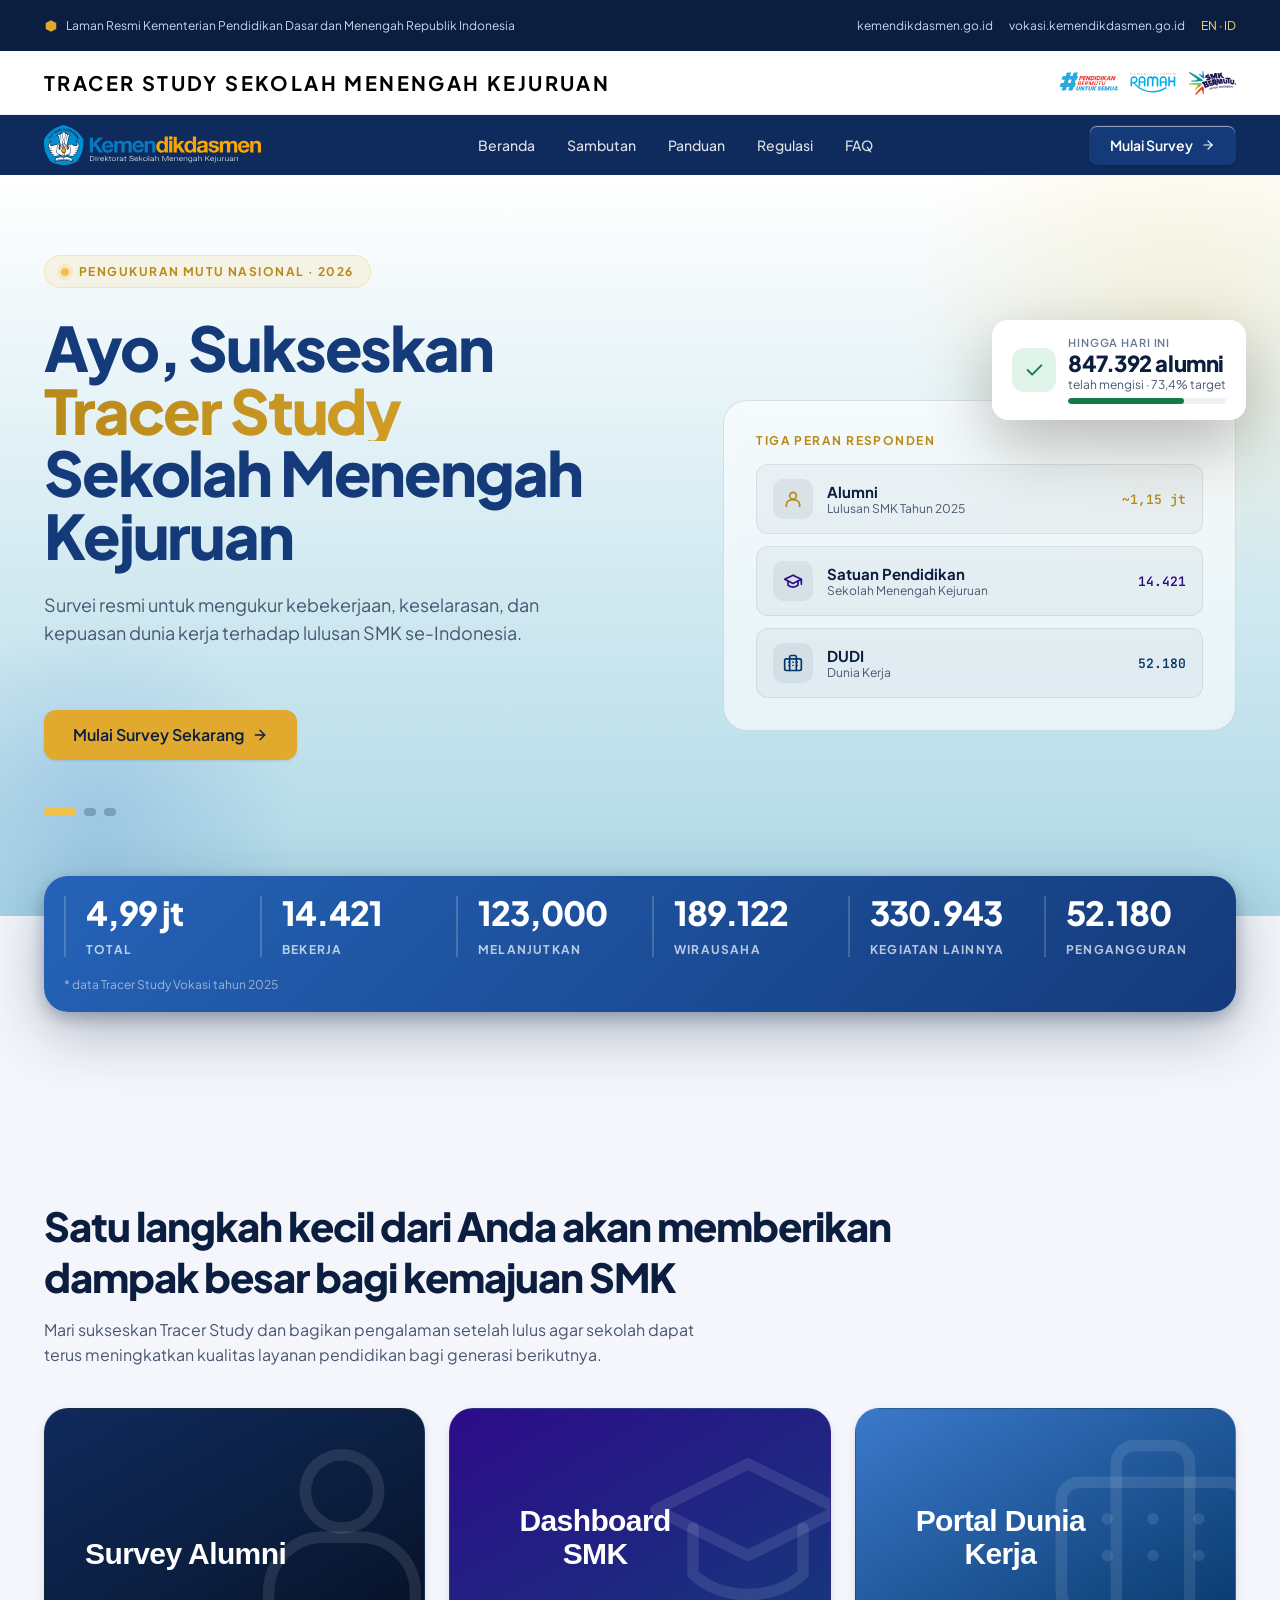
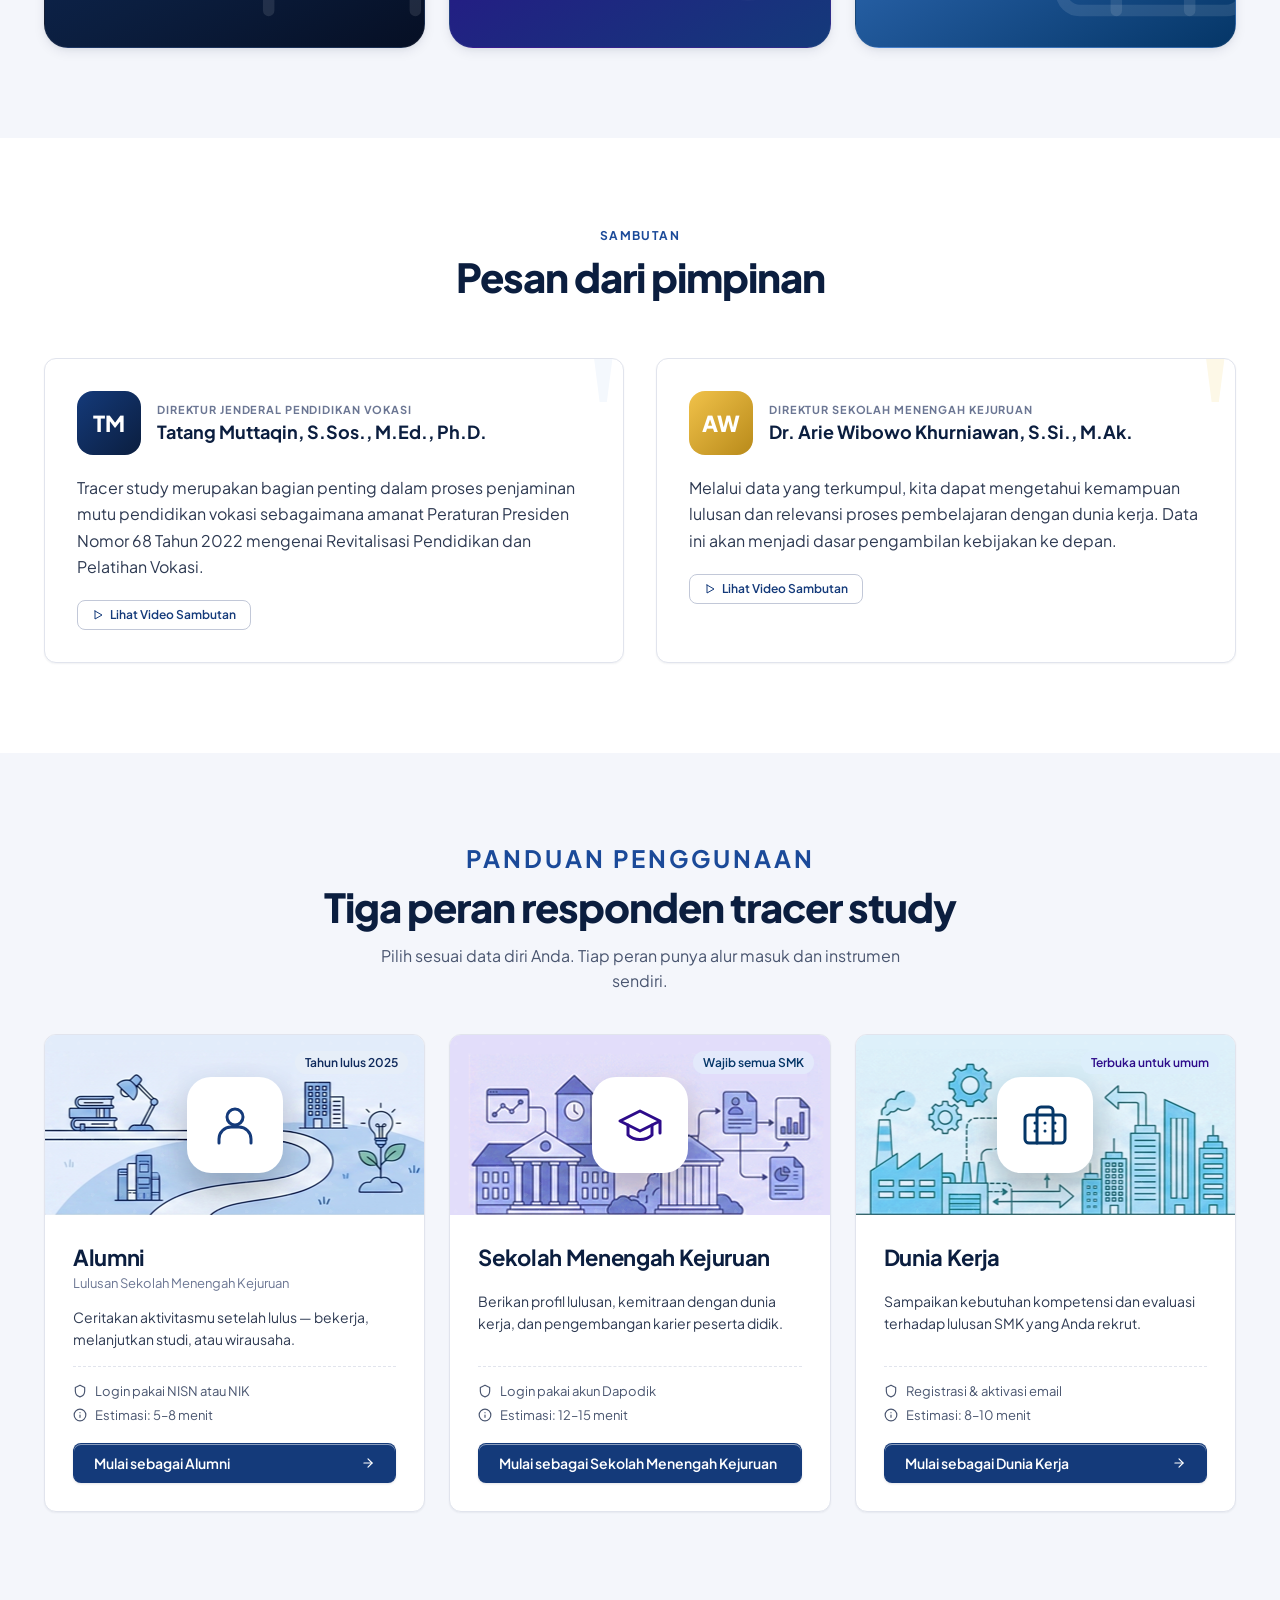
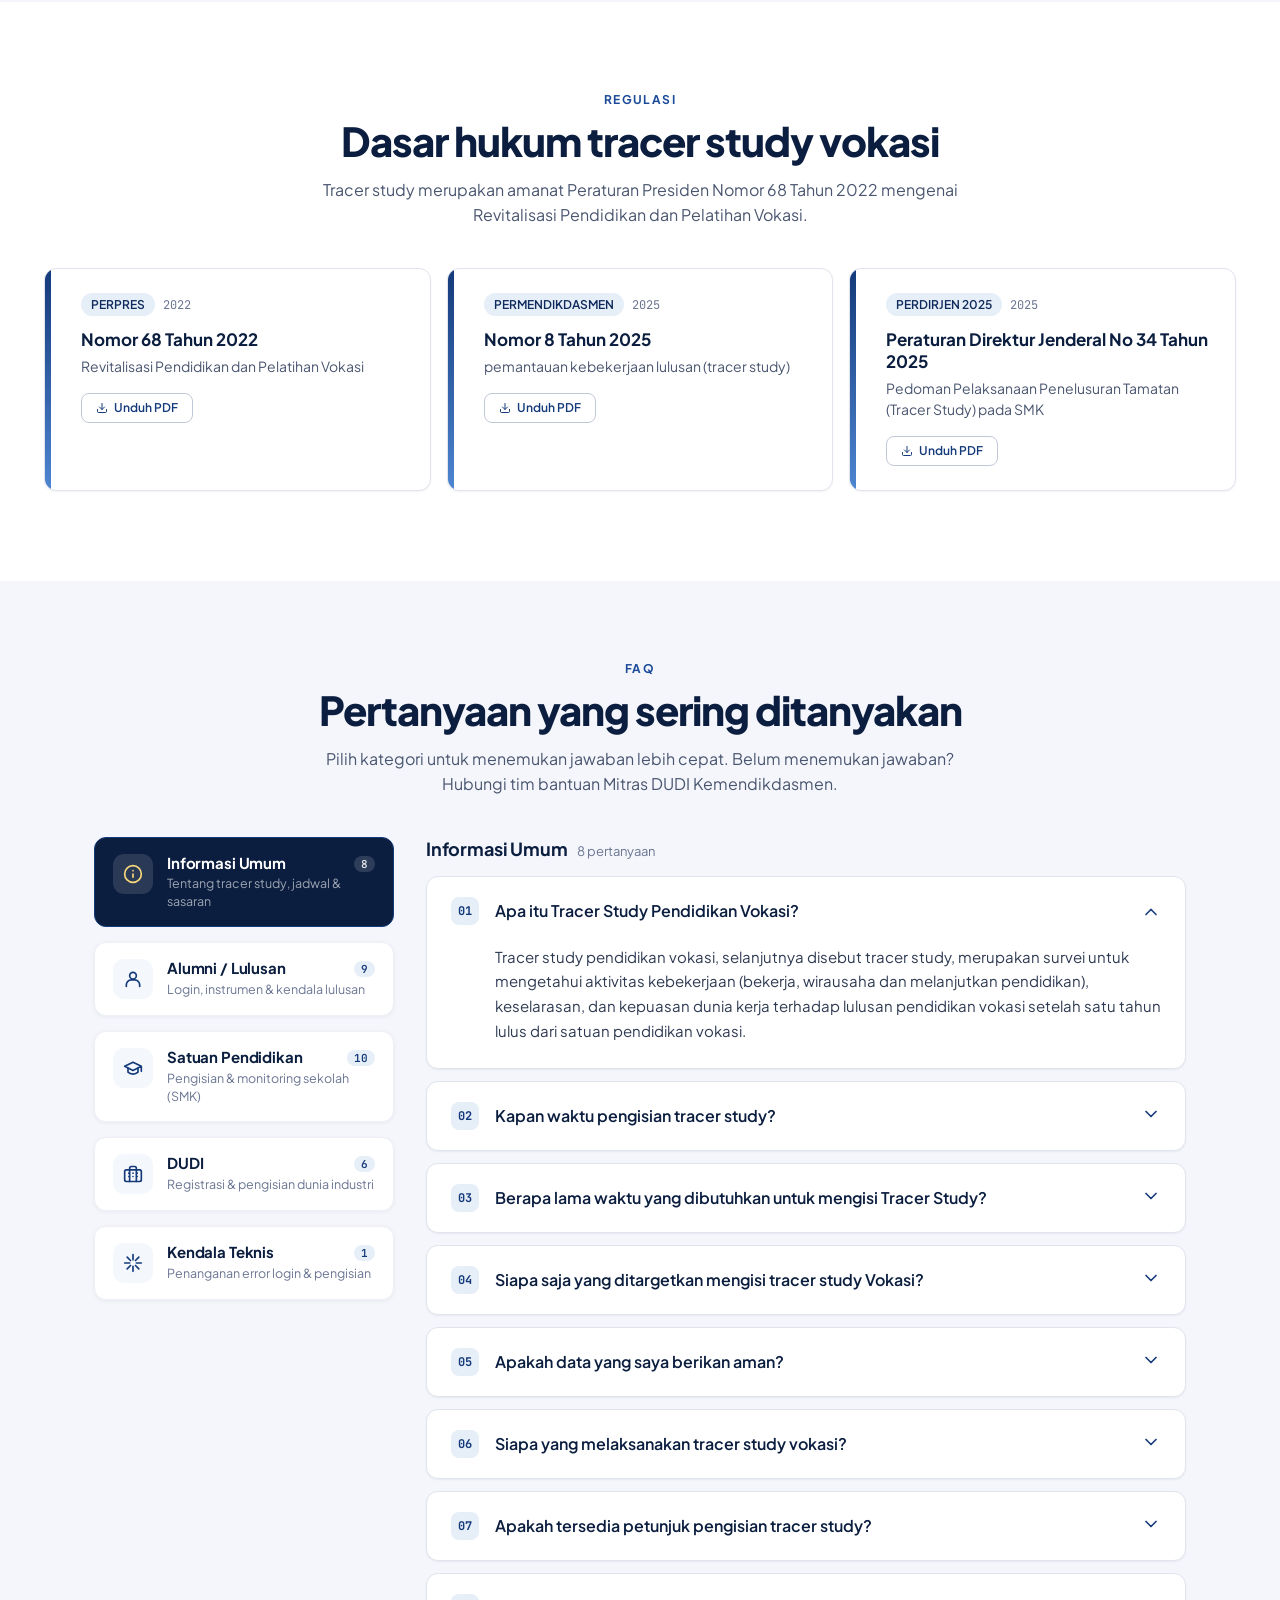
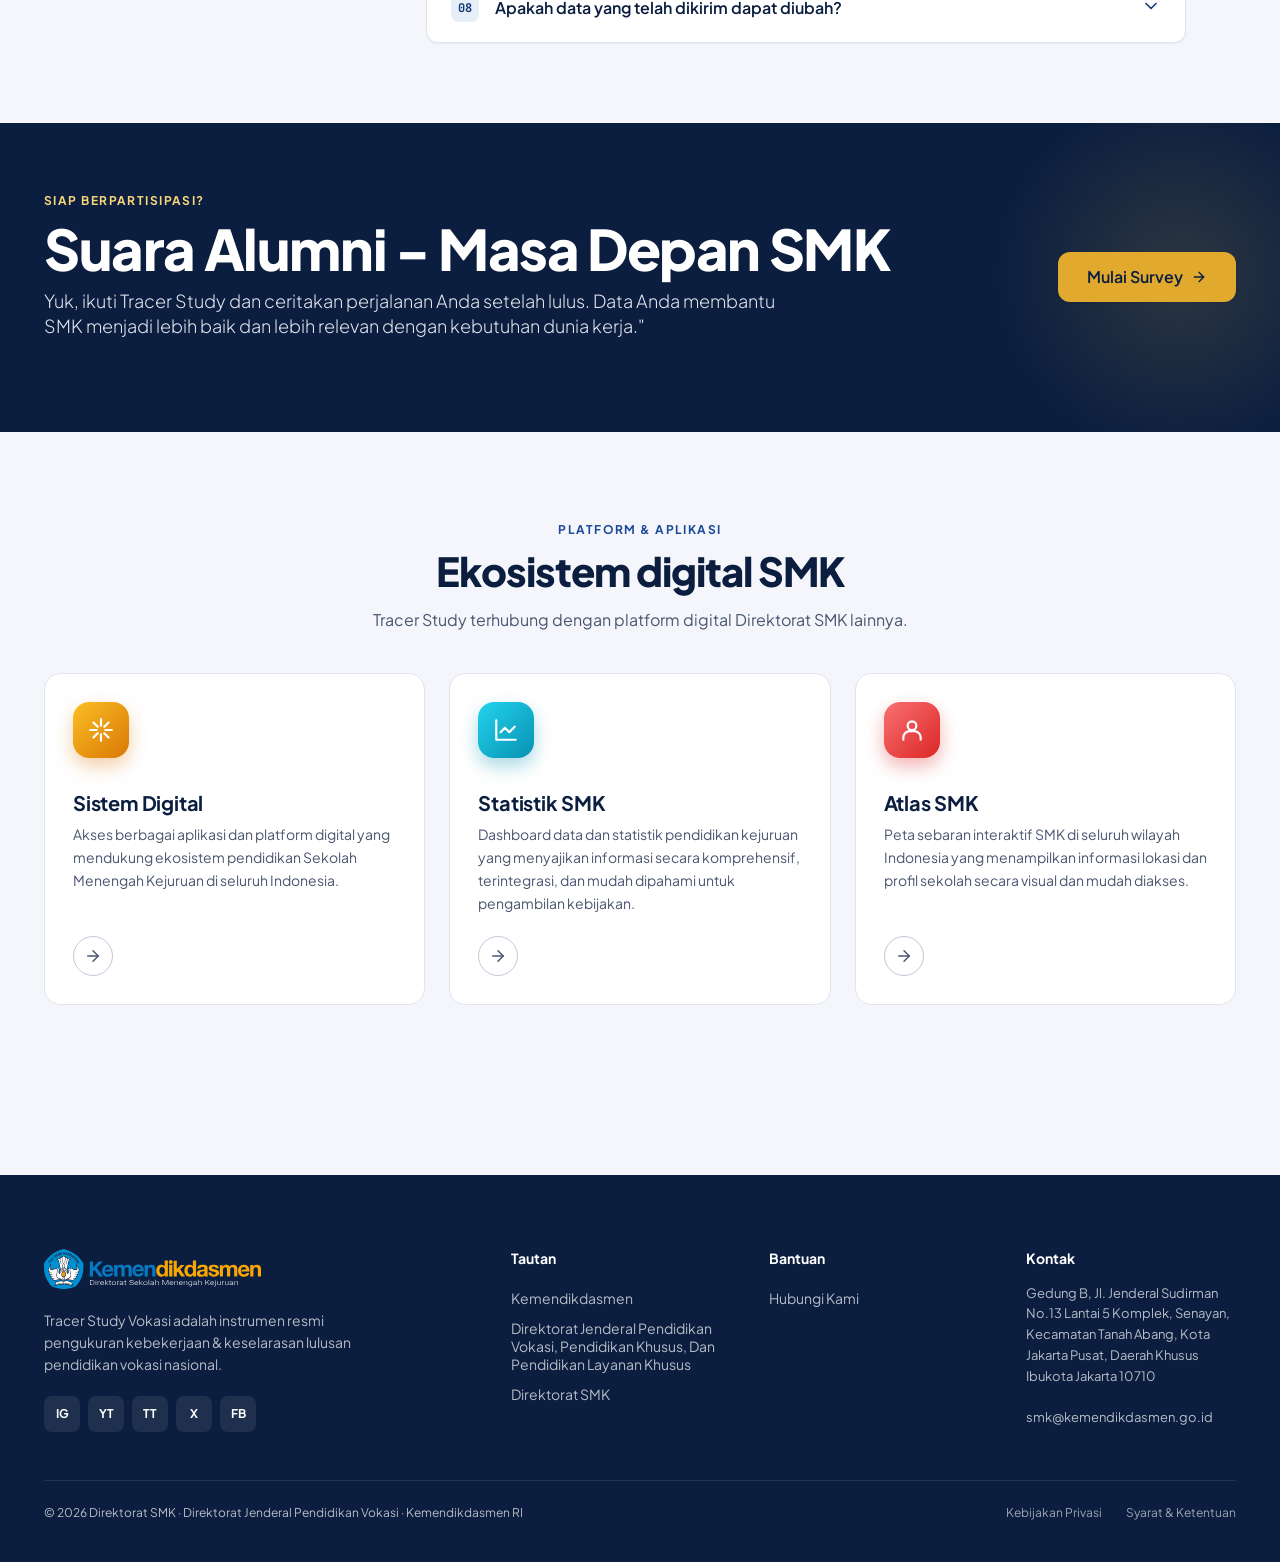
==== commit 2a551d58: "rev" ====
--- a/index.html
+++ b/index.html
@@ -7,9 +7,8 @@
     <link rel="preconnect" href="https://fonts.googleapis.com" />
     <link rel="preconnect" href="https://fonts.gstatic.com" crossorigin />
     <link href="https://fonts.googleapis.com/css2?family=Plus+Jakarta+Sans:ital,wght@0,400;0,500;0,600;0,700;0,800;1,400&family=JetBrains+Mono:wght@400;600&display=swap" rel="stylesheet" />
-    <link rel="stylesheet" href="assets/app-paE_Momn.css" />
-    <script defer src="assets/app-BUM8Shmd.js"></script>
-</head>
+    <link rel="stylesheet" href="assets/app-DkjnZOa_.css" />
+    <script defer src="assets/app-BUM8Shmd.js"></script></head>
 <body>
     
 
@@ -30,7 +29,7 @@
 
 <div class="tv-topbar">
     <div class="tv-container" style="display:flex;justify-content:space-between;align-items:center">
-        <span style="font-size:20px;font-weight:700;letter-spacing:0.12em;color:black;text-transform:uppercase">Tracer Study Pendidikan Vokasi</span>
+        <span style="font-size:20px;font-weight:700;letter-spacing:0.12em;color:black;text-transform:uppercase">Tracer Study Sekolah Menengah Kejuruan</span>
         <img src="images/mutu ramah.svg" style="height:24px;width:auto" alt="Pendidikan Bermutu Ramah">
     </div>
 </div>
@@ -38,7 +37,7 @@
         :class="sc ? 'tv-header--scrolled' : ''"
         style="background:var(--tv-navy-800);position:sticky;top:0;z-index:50;height:var(--tv-header-h);transition:box-shadow 250ms">
     <div class="tv-container tv-header-inner" style="height:70%;display:flex;align-items:center;justify-content:space-between;row-gap:10px;column-gap:32px;">
-        <a href="index.html" style="text-decoration:none"><div style="display:flex;align-items:center;gap:12px">
+        <a href="/" style="text-decoration:none"><div style="display:flex;align-items:center;gap:12px">
   <img src="images/logo-smk.svg" style="height:40px;width:auto" alt="SMK">
 </div></a>
         <nav class="tv-header-nav" style="display:flex;gap:4px;align-items:center">
@@ -54,46 +53,43 @@
                class="tv-nav-link">FAQ</a>
                     </nav>
         <div class="tv-hide-sm" style="display:flex;gap:10px;align-items:center">
-            <a href="login.html" class="tv-btn tv-btn--primary">Mulai Survey <svg width="14" height="14" viewBox="0 0 24 24" fill="none" stroke="currentColor" stroke-width="2" stroke-linecap="round" stroke-linejoin="round"><path d="M5 12h14"/><path d="M12 5l7 7-7 7"/></svg></a>
+            <a href="/login" class="tv-btn tv-btn--primary">Mulai Survey <svg width="14" height="14" viewBox="0 0 24 24" fill="none" stroke="currentColor" stroke-width="2" stroke-linecap="round" stroke-linejoin="round"><path d="M5 12h14"/><path d="M12 5l7 7-7 7"/></svg></a>
         </div>
     </div>
 </header>
 
 
-<section id="home" style="position:relative;overflow:hidden;background:linear-gradient(135deg,var(--tv-navy-900) 0%,var(--tv-navy-800) 50%,var(--tv-navy-700) 100%);color:white;min-height:600px"
+<section id="home" style="position:relative;overflow:hidden;background:linear-gradient(rgb(255, 255, 255), rgb(173, 216, 230));color:var(--tv-navy-900);min-height:600px"
          x-data="heroData()" x-init="init()">
     <div style="position:absolute;right:-200px;top:-150px;width:600px;height:600px;border-radius:50%;background:radial-gradient(circle,var(--tv-gold-400) 0%,transparent 65%);opacity:0.18;pointer-events:none"></div>
-    <div style="position:absolute;left:-100px;bottom:-100px;width:400px;height:400px;border-radius:50%;background:radial-gradient(circle,var(--tv-navy-400) 0%,transparent 70%);opacity:0.3;pointer-events:none"></div>
-    <div style="position:absolute;inset:0;background-image:radial-gradient(circle at 50% 50%,rgba(241,194,74,0.08) 1.5px,transparent 1.5px);background-size:32px 32px;pointer-events:none"></div>
+    <div style="position:absolute;left:-100px;bottom:-100px;width:400px;height:400px;border-radius:50%;background:radial-gradient(circle,var(--tv-navy-400) 0%,transparent 70%);opacity:0.25;pointer-events:none"></div>
+    <div style="position:absolute;inset:0;background-image:radial-gradient(circle at 50% 50%,rgba(186, 214, 243, 0.08) 1.5px,transparent 1.5px);background-size:32px 32px;pointer-events:none"></div>
 
     <div class="tv-hero-grid" style="position:relative;display:grid;gap:64px;align-items:center">
         
         <div>
             <div :style="vis ? 'opacity:1;transform:none;transition:opacity 500ms,transform 500ms' : 'opacity:0;transform:translateY(10px);transition:opacity 500ms,transform 500ms'">
-                <div style="display:inline-flex;align-items:center;gap:10px;padding:8px 16px;background:rgba(241,194,74,0.12);border:1px solid rgba(241,194,74,0.3);border-radius:999px;font-size:12px;font-weight:700;letter-spacing:0.12em;color:var(--tv-gold-300);margin-bottom:28px">
+                <div style="display:inline-flex;align-items:center;gap:10px;padding:8px 16px;background:rgba(241,194,74,0.12);border:1px solid rgba(241,194,74,0.3);border-radius:999px;font-size:12px;font-weight:700;letter-spacing:0.12em;color:var(--tv-gold-600);margin-bottom:28px">
                     <span style="width:8px;height:8px;border-radius:50%;background:var(--tv-gold-400);box-shadow:0 0 0 4px rgba(241,194,74,0.2)"></span>
                     <span x-text="slides[slide].eyebrow"></span>
                 </div>
-                <h1 style="font-size:clamp(38px,4.8vw,62px);font-weight:800;letter-spacing:-0.035em;line-height:1.02;margin:0;color:white;height:3.06em;display:flex;flex-direction:column;justify-content:flex-start">
-                    <span x-text="slides[slide].title"></span>
-                    <span x-text="slides[slide].titleAccent" style="background:linear-gradient(90deg,var(--tv-gold-300),var(--tv-gold-500));-webkit-background-clip:text;-webkit-text-fill-color:transparent"></span>
-                    <span x-text="slides[slide].subtitle" style="color:rgba(255,255,255,0.85)"></span>
+                <h1 style="font-size:clamp(38px,4.8vw,62px);font-weight:800;letter-spacing:-0.035em;line-height:1.02;margin:0;color:var(--tv-navy-900);height:auto;display:flex;flex-direction:column;justify-content:flex-start">
+                    <span x-text="slides[slide].title" style="color:var(--tv-navy-700)"></span>
+                    <span x-text="slides[slide].titleAccent" style="background:linear-gradient(90deg,var(--tv-gold-600),var(--tv-gold-500));-webkit-background-clip:text;-webkit-text-fill-color:transparent"></span>
+                    <span x-text="slides[slide].subtitle" style="color:var(--tv-navy-700)"></span>
                 </h1>
-                <p x-text="slides[slide].desc" style="margin-top:24px;font-size:18px;line-height:1.55;color:rgba(255,255,255,0.75);max-width:540px;height:4.65em;overflow:hidden;margin-bottom:0"></p>
+                <p x-text="slides[slide].desc" style="margin-top:24px;font-size:18px;line-height:1.55;color:var(--tv-ink-600);max-width:540px;height:4.65em;overflow:hidden;margin-bottom:0"></p>
             </div>
 
             <div style="display:flex;gap:12px;margin-top:36px;flex-wrap:wrap">
-                <a href="login.html" class="tv-btn tv-btn--gold tv-btn--lg">Mulai Survey Sekarang <svg width="16" height="16" viewBox="0 0 24 24" fill="none" stroke="currentColor" stroke-width="2" stroke-linecap="round" stroke-linejoin="round"><path d="M5 12h14"/><path d="M12 5l7 7-7 7"/></svg></a>
-                <!-- <button class="tv-icon-btn" style="background:rgba(255,255,255,0.06);border:1.5px solid rgba(255,255,255,0.22);color:white"
-                        onclick="document.getElementById('panduan')?.scrollIntoView({behavior:'smooth'})">
-                    <svg width="16" height="16" viewBox="0 0 24 24" fill="none" stroke="currentColor" stroke-width="2" stroke-linecap="round" stroke-linejoin="round"><polygon points="6 4 20 12 6 20 6 4"/></svg> Lihat Panduan
-                </button> -->
+                <a href="/login" class="tv-btn tv-btn--gold tv-btn--lg">Mulai Survey Sekarang <svg width="16" height="16" viewBox="0 0 24 24" fill="none" stroke="currentColor" stroke-width="2" stroke-linecap="round" stroke-linejoin="round"><path d="M5 12h14"/><path d="M12 5l7 7-7 7"/></svg></a>
+                
             </div>
 
             <div style="margin-top:48px;display:flex;gap:8px">
                 <template x-for="(_, i) in slides" :key="i">
                     <button @click="goTo(i)"
-                            :style="`width:${i===slide?32:8}px;height:8px;border-radius:999px;background:${i===slide?'var(--tv-gold-400)':'rgba(255,255,255,0.25)'};border:0;cursor:pointer;transition:all 300ms`">
+                            :style="`width:${i===slide?32:8}px;height:8px;border-radius:999px;background:${i===slide?'var(--tv-gold-400)':'rgba(11,30,63,0.25)'};border:0;cursor:pointer;transition:all 300ms`">
                     </button>
                 </template>
             </div>
@@ -109,41 +105,44 @@
                     <div style="font-size:11px;color:var(--tv-ink-500);font-weight:600;text-transform:uppercase;letter-spacing:0.08em">Hingga hari ini</div>
                     <div style="font-size:22px;font-weight:800;color:var(--tv-navy-900);letter-spacing:-0.02em">847.392 alumni</div>
                     <div style="font-size:12px;color:var(--tv-ink-600)">telah mengisi · 73,4% target</div>
-                </div>
-            </div>
-
-            <div style="background:rgba(255,255,255,0.05);backdrop-filter:blur(8px);border:1px solid rgba(255,255,255,0.12);border-radius:24px;padding:32px;position:relative;margin-top:60px">
-                <div style="font-size:12px;font-weight:700;letter-spacing:0.12em;color:var(--tv-gold-300);text-transform:uppercase;margin-bottom:16px">Tiga peran responden</div>
+                    <div style="margin-top:6px;width:100%;height:6px;border-radius:999px;background:var(--tv-ink-100);overflow:hidden">
+                        <div style="width:73.4%;height:100%;border-radius:999px;background:var(--tv-success)"></div>
+                    </div>
+                </div>
+            </div>
+
+            <div style="background:rgba(255,255,255,0.6);backdrop-filter:blur(8px);border:1px solid rgba(11,30,63,0.12);border-radius:24px;padding:32px;position:relative;margin-top:60px">
+                <div style="font-size:12px;font-weight:700;letter-spacing:0.12em;color:var(--tv-gold-600);text-transform:uppercase;margin-bottom:16px">Tiga peran responden</div>
                 <div style="display:grid;gap:12px">
-                                        <div style="display:flex;align-items:center;gap:14px;padding:14px 16px;background:rgba(255,255,255,0.04);border:1px solid rgba(255,255,255,0.08);border-radius:12px">
-                        <div style="width:40px;height:40px;border-radius:10px;background:rgba(255,255,255,0.06);display:grid;place-items:center;color:var(--tv-gold-400)">
+                                        <div style="display:flex;align-items:center;gap:14px;padding:14px 16px;background:rgba(11,30,63,0.04);border:1px solid rgba(11,30,63,0.08);border-radius:12px">
+                        <div style="width:40px;height:40px;border-radius:10px;background:rgba(11,30,63,0.06);display:grid;place-items:center;color:var(--tv-gold-600)">
                             <svg width="20" height="20" viewBox="0 0 24 24" fill="none" stroke="currentColor" stroke-width="2" stroke-linecap="round" stroke-linejoin="round"><circle cx="12" cy="8" r="4"/><path d="M4 21v-2a6 6 0 0 1 6-6h4a6 6 0 0 1 6 6v2"/></svg>
                         </div>
                         <div style="flex:1">
-                            <div style="font-weight:700;color:white;font-size:15px">Alumni</div>
-                            <div style="font-size:12px;color:rgba(255,255,255,0.55)">Lulusan SMK &amp; PTV tahun 2024</div>
-                        </div>
-                        <div style="font-family:'JetBrains Mono',monospace;font-size:13px;color:var(--tv-gold-400);font-weight:600">~1,15 jt</div>
-                    </div>
-                                        <div style="display:flex;align-items:center;gap:14px;padding:14px 16px;background:rgba(255,255,255,0.04);border:1px solid rgba(255,255,255,0.08);border-radius:12px">
-                        <div style="width:40px;height:40px;border-radius:10px;background:rgba(255,255,255,0.06);display:grid;place-items:center;color:var(--tv-teal-300)">
+                            <div style="font-weight:700;color:var(--tv-navy-900);font-size:15px">Alumni</div>
+                            <div style="font-size:12px;color:var(--tv-ink-600)">Lulusan SMK Tahun 2025</div>
+                        </div>
+                        <div style="font-family:'JetBrains Mono',monospace;font-size:13px;color:var(--tv-gold-600);font-weight:600">~1,15 jt</div>
+                    </div>
+                                        <div style="display:flex;align-items:center;gap:14px;padding:14px 16px;background:rgba(11,30,63,0.04);border:1px solid rgba(11,30,63,0.08);border-radius:12px">
+                        <div style="width:40px;height:40px;border-radius:10px;background:rgba(11,30,63,0.06);display:grid;place-items:center;color:var(--tv-skyblue-700)">
                             <svg width="20" height="20" viewBox="0 0 24 24" fill="none" stroke="currentColor" stroke-width="2" stroke-linecap="round" stroke-linejoin="round"><path d="M22 10v6M2 10l10-5 10 5-10 5z"/><path d="M6 12v5c3 3 9 3 12 0v-5"/></svg>
                         </div>
                         <div style="flex:1">
-                            <div style="font-weight:700;color:white;font-size:15px">Satuan Pendidikan</div>
-                            <div style="font-size:12px;color:rgba(255,255,255,0.55)">SMK &amp; Perguruan Tinggi Vokasi</div>
-                        </div>
-                        <div style="font-family:'JetBrains Mono',monospace;font-size:13px;color:var(--tv-teal-300);font-weight:600">14.421</div>
-                    </div>
-                                        <div style="display:flex;align-items:center;gap:14px;padding:14px 16px;background:rgba(255,255,255,0.04);border:1px solid rgba(255,255,255,0.08);border-radius:12px">
-                        <div style="width:40px;height:40px;border-radius:10px;background:rgba(255,255,255,0.06);display:grid;place-items:center;color:var(--tv-orange-300)">
+                            <div style="font-weight:700;color:var(--tv-navy-900);font-size:15px">Satuan Pendidikan</div>
+                            <div style="font-size:12px;color:var(--tv-ink-600)">Sekolah Menengah Kejuruan</div>
+                        </div>
+                        <div style="font-family:'JetBrains Mono',monospace;font-size:13px;color:var(--tv-skyblue-700);font-weight:600">14.421</div>
+                    </div>
+                                        <div style="display:flex;align-items:center;gap:14px;padding:14px 16px;background:rgba(11,30,63,0.04);border:1px solid rgba(11,30,63,0.08);border-radius:12px">
+                        <div style="width:40px;height:40px;border-radius:10px;background:rgba(11,30,63,0.06);display:grid;place-items:center;color:var(--tv-indigo-700)">
                             <svg width="20" height="20" viewBox="0 0 24 24" fill="none" stroke="currentColor" stroke-width="2" stroke-linecap="round" stroke-linejoin="round"><rect x="2" y="7" width="20" height="14" rx="2"/><path d="M16 21V5a2 2 0 0 0-2-2h-4a2 2 0 0 0-2 2v16"/><path d="M7 11h.01M7 15h.01M17 11h.01M17 15h.01M12 11h.01M12 15h.01"/></svg>
                         </div>
                         <div style="flex:1">
-                            <div style="font-weight:700;color:white;font-size:15px">DUDI</div>
-                            <div style="font-size:12px;color:rgba(255,255,255,0.55)">Dunia Usaha &amp; Industri mitra</div>
-                        </div>
-                        <div style="font-family:'JetBrains Mono',monospace;font-size:13px;color:var(--tv-orange-300);font-weight:600">52.180</div>
+                            <div style="font-weight:700;color:var(--tv-navy-900);font-size:15px">DUDI</div>
+                            <div style="font-size:12px;color:var(--tv-ink-600)">Dunia Kerja</div>
+                        </div>
+                        <div style="font-family:'JetBrains Mono',monospace;font-size:13px;color:var(--tv-indigo-700);font-weight:600">52.180</div>
                     </div>
                                     </div>
             </div>
@@ -155,9 +154,9 @@
 function heroData() {
     return {
         slides: [
-            { eyebrow: 'PENGUKURAN MUTU NASIONAL · 2026', title: 'Ayo, Sukseskan', titleAccent: 'Tracer Study', subtitle: 'Pendidikan Vokasi', desc: 'Survei resmi untuk mengukur kebekerjaan, keselarasan, dan kepuasan dunia kerja terhadap lulusan SMK & Perguruan Tinggi Vokasi se-Indonesia.' },
-            { eyebrow: 'BERLANGSUNG · 1 JULI – 31 OKTOBER', title: 'Suaramu', titleAccent: 'Membentuk Arah', subtitle: 'Pendidikan Vokasi', desc: 'Sebagai lulusan, masukanmu menjadi bahan evaluasi pemerintah untuk perbaikan kualitas SMK dan PTV di seluruh negeri.' },
-            { eyebrow: '3 PERAN · SATU TUJUAN', title: 'Bersama Wujudkan', titleAccent: 'Vokasi Unggul', subtitle: 'Untuk Indonesia', desc: 'Tiga pihak yang terlibat dalam tracer study: lulusan vokasi, satuan pendidikan, dan dunia usaha & industri.' },
+            { eyebrow: 'PENGUKURAN MUTU NASIONAL · 2026', title: 'Ayo, Sukseskan', titleAccent: 'Tracer Study', subtitle: 'Sekolah Menengah Kejuruan', desc: 'Survei resmi untuk mengukur kebekerjaan, keselarasan, dan kepuasan dunia kerja terhadap lulusan SMK se-Indonesia.' },
+            { eyebrow: 'BERLANGSUNG · 1 JULI – 31 OKTOBER', title: 'Suaramu', titleAccent: 'Membentuk Arah', subtitle: 'Pengembangan SMK', desc: 'Sebagai lulusan, masukanmu menjadi bahan evaluasi pemerintah untuk perbaikan kualitas SMK di seluruh negeri.' },
+            { eyebrow: '3 PERAN · SATU TUJUAN', title: 'Bersama Wujudkan', titleAccent: 'SMK Bermutu', subtitle: 'Untuk Indonesia', desc: 'Tiga pihak yang terlibat dalam tracer study: lulusan/alumni SMK, satuan pendidikan SMK, dan dunia kerja.' },
         ],
         slide: 0, vis: true, _timer: null,
         init() { this._timer = setInterval(() => this.next(), 6000); },
@@ -171,32 +170,32 @@
 <section class="tv-section tv-stats-band" style="position:relative;z-index:1;padding-top:0">
     <div class="tv-container">
         
-        <div class="tv-animate tv-seigaiha" style="border-radius:24px;padding:clamp(28px,3.5vw,48px);position:relative;overflow:hidden;box-shadow:0 20px 60px rgba(11, 30, 63, 0.3),0 6px 16px rgba(11, 30, 63, 0.26)">
+        <div class="tv-animate tv-seigaiha" style="border-radius:24px;padding:clamp(18px,3.5vw,20px);position:relative;overflow:hidden;box-shadow:0 20px 60px rgba(11, 30, 63, 0.3),0 6px 16px rgba(11, 30, 63, 0.26)">
             <div style="position:absolute;right:-120px;top:-120px;width:400px;height:400px;border-radius:50%;opacity:0.18;pointer-events:none"></div>
             <div style="position:relative;display:grid;grid-template-columns:repeat(auto-fit,minmax(150px,1fr));gap:24px">
-                                <div style="padding-left:20px;border-left:2px solid rgba(255,255,255,0.18)">
-                    <div style="font-size:clamp(26px,2.6vw,38px);font-weight:800;color:white;letter-spacing:-0.03em;line-height:1;white-space:nowrap">4,99 jt</div>
+                                <div class="tv-stat-item" style="padding-left:20px;border-left:2px solid rgba(255,255,255,0.18)">
+                    <div class="tv-stat-value" style="font-size:clamp(26px,2.6vw,38px);font-weight:800;color:white;letter-spacing:-0.03em;line-height:1;white-space:nowrap">4,99 jt</div>
                     <div style="font-size:12px;font-weight:700;color:rgba(255,255,255,0.7);text-transform:uppercase;letter-spacing:0.1em;margin-top:12px">Total</div>
                 </div>
-                                <div style="padding-left:20px;border-left:2px solid rgba(255,255,255,0.18)">
-                    <div style="font-size:clamp(26px,2.6vw,38px);font-weight:800;color:white;letter-spacing:-0.03em;line-height:1;white-space:nowrap">14.421</div>
+                                <div class="tv-stat-item" style="padding-left:20px;border-left:2px solid rgba(255,255,255,0.18)">
+                    <div class="tv-stat-value" style="font-size:clamp(26px,2.6vw,38px);font-weight:800;color:white;letter-spacing:-0.03em;line-height:1;white-space:nowrap">14.421</div>
                     <div style="font-size:12px;font-weight:700;color:rgba(255,255,255,0.7);text-transform:uppercase;letter-spacing:0.1em;margin-top:12px">Bekerja</div>
                 </div>
-                                <div style="padding-left:20px;border-left:2px solid rgba(255,255,255,0.18)">
-                    <div style="font-size:clamp(26px,2.6vw,38px);font-weight:800;color:white;letter-spacing:-0.03em;line-height:1;white-space:nowrap">123,000</div>
-                    <div style="font-size:12px;font-weight:700;color:rgba(255,255,255,0.7);text-transform:uppercase;letter-spacing:0.1em;margin-top:12px">Mellanjutkan Studi</div>
-                </div>
-                                <div style="padding-left:20px;border-left:2px solid rgba(255,255,255,0.18)">
-                    <div style="font-size:clamp(26px,2.6vw,38px);font-weight:800;color:white;letter-spacing:-0.03em;line-height:1;white-space:nowrap">189.122</div>
+                                <div class="tv-stat-item" style="padding-left:20px;border-left:2px solid rgba(255,255,255,0.18)">
+                    <div class="tv-stat-value" style="font-size:clamp(26px,2.6vw,38px);font-weight:800;color:white;letter-spacing:-0.03em;line-height:1;white-space:nowrap">123,000</div>
+                    <div style="font-size:12px;font-weight:700;color:rgba(255,255,255,0.7);text-transform:uppercase;letter-spacing:0.1em;margin-top:12px">Melanjutkan</div>
+                </div>
+                                <div class="tv-stat-item" style="padding-left:20px;border-left:2px solid rgba(255,255,255,0.18)">
+                    <div class="tv-stat-value" style="font-size:clamp(26px,2.6vw,38px);font-weight:800;color:white;letter-spacing:-0.03em;line-height:1;white-space:nowrap">189.122</div>
                     <div style="font-size:12px;font-weight:700;color:rgba(255,255,255,0.7);text-transform:uppercase;letter-spacing:0.1em;margin-top:12px">Wirausaha</div>
                 </div>
-                                <div style="padding-left:20px;border-left:2px solid rgba(255,255,255,0.18)">
-                    <div style="font-size:clamp(26px,2.6vw,38px);font-weight:800;color:white;letter-spacing:-0.03em;line-height:1;white-space:nowrap">330.943</div>
+                                <div class="tv-stat-item" style="padding-left:20px;border-left:2px solid rgba(255,255,255,0.18)">
+                    <div class="tv-stat-value" style="font-size:clamp(26px,2.6vw,38px);font-weight:800;color:white;letter-spacing:-0.03em;line-height:1;white-space:nowrap">330.943</div>
                     <div style="font-size:12px;font-weight:700;color:rgba(255,255,255,0.7);text-transform:uppercase;letter-spacing:0.1em;margin-top:12px">Kegiatan Lainnya</div>
                 </div>
-                                <div style="padding-left:20px;border-left:2px solid rgba(255,255,255,0.18)">
-                    <div style="font-size:clamp(26px,2.6vw,38px);font-weight:800;color:white;letter-spacing:-0.03em;line-height:1;white-space:nowrap">52.180</div>
-                    <div style="font-size:12px;font-weight:700;color:rgba(255,255,255,0.7);text-transform:uppercase;letter-spacing:0.1em;margin-top:12px">Berstatus pengangguran</div>
+                                <div class="tv-stat-item" style="padding-left:20px;border-left:2px solid rgba(255,255,255,0.18)">
+                    <div class="tv-stat-value" style="font-size:clamp(26px,2.6vw,38px);font-weight:800;color:white;letter-spacing:-0.03em;line-height:1;white-space:nowrap">52.180</div>
+                    <div style="font-size:12px;font-weight:700;color:rgba(255,255,255,0.7);text-transform:uppercase;letter-spacing:0.1em;margin-top:12px">Pengangguran</div>
                 </div>
                             </div>
             <div style="margin-top:20px; font-size:12px;color:rgba(255,255,255,0.55)">* data Tracer Study Vokasi tahun 2025</div>
@@ -209,24 +208,24 @@
 <section class="tv-section">
     <div class="tv-container">
         <div class="tv-animate" style="margin-bottom:40px">
-            <div class="tv-eyebrow">Akses Cepat</div>
-            <h2 class="tv-section-title">Mulai sesuai peran Anda</h2>
-            <p style="font-size:16px;color:var(--tv-ink-600);line-height:1.55;max-width:560px">Tiga pintu masuk utama tracer study vokasi. Arahkan kursor untuk melihat detail.</p>
+            
+            <h2 class="tv-section-title">Satu langkah kecil dari Anda akan memberikan <br> dampak besar bagi kemajuan SMK</h2>
+            <p style="font-size:16px;color:var(--tv-ink-600);line-height:1.55;max-width:650px">Mari sukseskan Tracer Study dan bagikan pengalaman setelah lulus agar sekolah dapat terus meningkatkan kualitas layanan pendidikan bagi generasi berikutnya.</p>
         </div>
         <div class="tv-animate tv-grid-3" style="display:grid;gap:24px">
-            <button class="tv-feature" onclick="window.location='login.html?role=alumni'">
+            <button class="tv-feature" onclick="window.location='/login?role=alumni'">
                 <div class="tv-feature-icon"><svg width="220" height="220" viewBox="0 0 24 24" fill="none" stroke="currentColor" stroke-width="1.25" stroke-linecap="round" stroke-linejoin="round"><circle cx="12" cy="8" r="4"/><path d="M4 21v-2a6 6 0 0 1 6-6h4a6 6 0 0 1 6 6v2"/></svg></div>
                 <h4 class="tv-feature-title">Survey Alumni</h4>
                 <span class="tv-feature-link">Mulai mengisi <svg width="18" height="18" viewBox="0 0 24 24" fill="none" stroke="currentColor" stroke-width="2.5" stroke-linecap="round" stroke-linejoin="round"><path d="M5 12h14"/><path d="M12 5l7 7-7 7"/></svg></span>
             </button>
-            <button class="tv-feature" style="background:linear-gradient(150deg,var(--tv-teal-700) 0%,#093d39 100%)" onclick="window.location='login.html?role=sekolah'">
+            <button class="tv-feature" style="background:linear-gradient(150deg,var(--tv-skyblue-700) 0%,#143A7A 100%)" onclick="window.location='/login?role=sekolah'">
                 <div class="tv-feature-icon"><svg width="220" height="220" viewBox="0 0 24 24" fill="none" stroke="currentColor" stroke-width="1.25" stroke-linecap="round" stroke-linejoin="round"><path d="M22 10v6M2 10l10-5 10 5-10 5z"/><path d="M6 12v5c3 3 9 3 12 0v-5"/></svg></div>
-                <h4 class="tv-feature-title">Dashboard Satuan Pendidikan</h4>
+                <h4 class="tv-feature-title">Dashboard SMK</h4>
                 <span class="tv-feature-link">Buka monitoring <svg width="18" height="18" viewBox="0 0 24 24" fill="none" stroke="currentColor" stroke-width="2.5" stroke-linecap="round" stroke-linejoin="round"><path d="M5 12h14"/><path d="M12 5l7 7-7 7"/></svg></span>
             </button>
-            <button class="tv-feature" style="background:linear-gradient(150deg,var(--tv-orange-700) 0%,#5c1f08 100%)" onclick="window.location='login.html?role=dudi'">
+            <button class="tv-feature" style="background:linear-gradient(150deg,var(--tv-indigo-500) 0%,var(--tv-indigo-700) 100%)" onclick="window.location='/login?role=dudi'">
                 <div class="tv-feature-icon"><svg width="220" height="220" viewBox="0 0 24 24" fill="none" stroke="currentColor" stroke-width="1.25" stroke-linecap="round" stroke-linejoin="round"><rect x="2" y="7" width="20" height="14" rx="2"/><path d="M16 21V5a2 2 0 0 0-2-2h-4a2 2 0 0 0-2 2v16"/><path d="M7 11h.01M7 15h.01M17 11h.01M17 15h.01M12 11h.01M12 15h.01"/></svg></div>
-                <h4 class="tv-feature-title">Portal DUDI Industri</h4>
+                <h4 class="tv-feature-title">Portal Dunia Kerja</h4>
                 <span class="tv-feature-link">Daftarkan mitra <svg width="18" height="18" viewBox="0 0 24 24" fill="none" stroke="currentColor" stroke-width="2.5" stroke-linecap="round" stroke-linejoin="round"><path d="M5 12h14"/><path d="M12 5l7 7-7 7"/></svg></span>
             </button>
         </div>
@@ -281,7 +280,7 @@
 <section id="panduan" class="tv-section">
     <div class="tv-container">
         <div style="margin-bottom:40px;text-align:center">
-            <div class="tv-eyebrow">Panduan Penggunaan</div>
+            <div class="tv-eyebrow" style="font-size: var(--tv-text-xl)">Panduan Penggunaan</div>
             <h2 class="tv-section-title">Tiga peran responden tracer study</h2>
             <p style="font-size:16px;color:var(--tv-ink-600);line-height:1.55;max-width:560px;margin:0 auto">Pilih sesuai data diri Anda. Tiap peran punya alur masuk dan instrumen sendiri.</p>
         </div>
@@ -293,17 +292,17 @@
                     <div style="width:96px;height:96px;border-radius:24px;background:white;box-shadow:0 16px 32px rgba(0,0,0,0.18);display:grid;place-items:center;color:var(--tv-navy-700);position:relative">
                         <svg width="48" height="48" viewBox="0 0 24 24" fill="none" stroke="currentColor" stroke-width="1.5" stroke-linecap="round" stroke-linejoin="round"><circle cx="12" cy="8" r="4"/><path d="M4 21v-2a6 6 0 0 1 6-6h4a6 6 0 0 1 6 6v2"/></svg>
                     </div>
-                    <span class="tv-badge tv-badge--navy" style="position:absolute;top:16px;right:16px">Tahun lulus 2024</span>
+                    <span class="tv-badge tv-badge--navy" style="position:absolute;top:16px;right:16px">Tahun lulus 2025</span>
                 </div>
                 <div style="padding:28px;flex:1;display:flex;flex-direction:column">
                     <div style="font-size:22px;font-weight:700;color:var(--tv-navy-900);letter-spacing:-0.015em">Alumni</div>
-                    <div style="font-size:13px;color:var(--tv-ink-500);margin-top:4px">Lulusan institusi pendidikan vokasi</div>
+                    <div style="font-size:13px;color:var(--tv-ink-500);margin-top:4px">Lulusan Sekolah Menengah Kejuruan</div>
                     <p style="font-size:14px;line-height:1.55;color:var(--tv-ink-700);margin:16px 0">Ceritakan aktivitasmu setelah lulus — bekerja, melanjutkan studi, atau wirausaha.</p>
                     <div style="display:grid;gap:8px;font-size:13px;margin-top:auto;padding-top:16px;border-top:1px dashed var(--tv-ink-200)">
                         <div style="display:flex;align-items:center;gap:8px;color:var(--tv-ink-600)"><svg width="14" height="14" viewBox="0 0 24 24" fill="none" stroke="currentColor" stroke-width="2" stroke-linecap="round" stroke-linejoin="round"><path d="M12 2L4 6v6c0 5 3 9 8 10 5-1 8-5 8-10V6z"/></svg> Login pakai NISN atau NIK</div>
                         <div style="display:flex;align-items:center;gap:8px;color:var(--tv-ink-600)"><svg width="14" height="14" viewBox="0 0 24 24" fill="none" stroke="currentColor" stroke-width="2" stroke-linecap="round" stroke-linejoin="round"><circle cx="12" cy="12" r="10"/><path d="M12 16v-4M12 8h.01"/></svg> Estimasi: 5–8 menit</div>
                     </div>
-                    <a href="login.html?role=alumni" class="tv-btn tv-btn--primary" style="margin-top:20px;justify-content:space-between">
+                    <a href="/login?role=alumni" class="tv-btn tv-btn--primary" style="margin-top:20px;justify-content:space-between">
                         <span>Mulai sebagai Alumni</span><svg width="14" height="14" viewBox="0 0 24 24" fill="none" stroke="currentColor" stroke-width="2" stroke-linecap="round" stroke-linejoin="round"><path d="M5 12h14"/><path d="M12 5l7 7-7 7"/></svg>
                     </a>
                 </div>
@@ -312,21 +311,21 @@
                 <div style="height:180px;background-image:url(images/satpen.png);background-size:cover;background-position:center;position:relative;overflow:hidden;display:flex;align-items:center;justify-content:center">
                     <div style="position:absolute;inset:0;background:rgba(11, 30, 63, 0)"></div>
                     <div style="position:absolute;inset:0;background-image:radial-gradient(circle at 20% 30%,rgba(255,255,255,0.07) 2px,transparent 2px),radial-gradient(circle at 70% 70%,rgba(255,255,255,0.07) 2px,transparent 2px);background-size:28px 28px"></div>
-                    <div style="width:96px;height:96px;border-radius:24px;background:white;box-shadow:0 16px 32px rgba(0,0,0,0.18);display:grid;place-items:center;color:var(--tv-teal-700);position:relative">
+                    <div style="width:96px;height:96px;border-radius:24px;background:white;box-shadow:0 16px 32px rgba(0,0,0,0.18);display:grid;place-items:center;color:var(--tv-skyblue-700);position:relative">
                         <svg width="48" height="48" viewBox="0 0 24 24" fill="none" stroke="currentColor" stroke-width="1.5" stroke-linecap="round" stroke-linejoin="round"><path d="M22 10v6M2 10l10-5 10 5-10 5z"/><path d="M6 12v5c3 3 9 3 12 0v-5"/></svg>
                     </div>
-                    <span class="tv-badge tv-badge--teal" style="position:absolute;top:16px;right:16px">Wajib semua SMK</span>
+                    <span class="tv-badge tv-badge--orange" style="position:absolute;top:16px;right:16px">Wajib semua SMK</span>
                 </div>
                 <div style="padding:28px;flex:1;display:flex;flex-direction:column">
-                    <div style="font-size:22px;font-weight:700;color:var(--tv-navy-900);letter-spacing:-0.015em">Satuan Pendidikan</div>
-                    <div style="font-size:13px;color:var(--tv-ink-500);margin-top:4px">Institusi penyelenggara pendidikan vokasi</div>
-                    <p style="font-size:14px;line-height:1.55;color:var(--tv-ink-700);margin:16px 0">Berikan profil lulusan, kemitraan DUDI, dan pengembangan karier peserta didik.</p>
+                    <div style="font-size:22px;font-weight:700;color:var(--tv-navy-900);letter-spacing:-0.015em">Sekolah Menengah Kejuruan</div>
+                    <div style="font-size:13px;color:var(--tv-ink-500);margin-top:4px"> </div>
+                    <p style="font-size:14px;line-height:1.55;color:var(--tv-ink-700);margin:16px 0">Berikan profil lulusan, kemitraan dengan dunia kerja, dan pengembangan karier peserta didik.</p>
                     <div style="display:grid;gap:8px;font-size:13px;margin-top:auto;padding-top:16px;border-top:1px dashed var(--tv-ink-200)">
                         <div style="display:flex;align-items:center;gap:8px;color:var(--tv-ink-600)"><svg width="14" height="14" viewBox="0 0 24 24" fill="none" stroke="currentColor" stroke-width="2" stroke-linecap="round" stroke-linejoin="round"><path d="M12 2L4 6v6c0 5 3 9 8 10 5-1 8-5 8-10V6z"/></svg> Login pakai akun Dapodik</div>
                         <div style="display:flex;align-items:center;gap:8px;color:var(--tv-ink-600)"><svg width="14" height="14" viewBox="0 0 24 24" fill="none" stroke="currentColor" stroke-width="2" stroke-linecap="round" stroke-linejoin="round"><circle cx="12" cy="12" r="10"/><path d="M12 16v-4M12 8h.01"/></svg> Estimasi: 12–15 menit</div>
                     </div>
-                    <a href="login.html?role=sekolah" class="tv-btn tv-btn--primary" style="margin-top:20px;justify-content:space-between">
-                        <span>Mulai sebagai Satuan Pendidikan</span><svg width="14" height="14" viewBox="0 0 24 24" fill="none" stroke="currentColor" stroke-width="2" stroke-linecap="round" stroke-linejoin="round"><path d="M5 12h14"/><path d="M12 5l7 7-7 7"/></svg>
+                    <a href="/login?role=sekolah" class="tv-btn tv-btn--primary" style="margin-top:20px;justify-content:space-between">
+                        <span>Mulai sebagai Sekolah Menengah Kejuruan</span><svg width="14" height="14" viewBox="0 0 24 24" fill="none" stroke="currentColor" stroke-width="2" stroke-linecap="round" stroke-linejoin="round"><path d="M5 12h14"/><path d="M12 5l7 7-7 7"/></svg>
                     </a>
                 </div>
             </div>
@@ -334,21 +333,21 @@
                 <div style="height:180px;background-image:url(images/dudi.png);background-size:cover;background-position:center;position:relative;overflow:hidden;display:flex;align-items:center;justify-content:center">
                     <div style="position:absolute;inset:0;background:rgba(11, 30, 63, 0)"></div>
                     <div style="position:absolute;inset:0;background-image:radial-gradient(circle at 20% 30%,rgba(255,255,255,0.07) 2px,transparent 2px),radial-gradient(circle at 70% 70%,rgba(255,255,255,0.07) 2px,transparent 2px);background-size:28px 28px"></div>
-                    <div style="width:96px;height:96px;border-radius:24px;background:white;box-shadow:0 16px 32px rgba(0,0,0,0.18);display:grid;place-items:center;color:var(--tv-orange-700);position:relative">
+                    <div style="width:96px;height:96px;border-radius:24px;background:white;box-shadow:0 16px 32px rgba(0,0,0,0.18);display:grid;place-items:center;color:var(--tv-indigo-700);position:relative">
                         <svg width="48" height="48" viewBox="0 0 24 24" fill="none" stroke="currentColor" stroke-width="1.5" stroke-linecap="round" stroke-linejoin="round"><rect x="2" y="7" width="20" height="14" rx="2"/><path d="M16 21V5a2 2 0 0 0-2-2h-4a2 2 0 0 0-2 2v16"/><path d="M7 11h.01M7 15h.01M17 11h.01M17 15h.01M12 11h.01M12 15h.01"/></svg>
                     </div>
-                    <span class="tv-badge tv-badge--orange" style="position:absolute;top:16px;right:16px">Terbuka untuk umum</span>
+                    <span class="tv-badge tv-badge--teal" style="position:absolute;top:16px;right:16px">Terbuka untuk umum</span>
                 </div>
                 <div style="padding:28px;flex:1;display:flex;flex-direction:column">
-                    <div style="font-size:22px;font-weight:700;color:var(--tv-navy-900);letter-spacing:-0.015em">DUDI</div>
-                    <div style="font-size:13px;color:var(--tv-ink-500);margin-top:4px">Dunia Usaha &amp; Dunia Industri</div>
-                    <p style="font-size:14px;line-height:1.55;color:var(--tv-ink-700);margin:16px 0">Sampaikan kebutuhan kompetensi dan evaluasi terhadap lulusan vokasi yang Anda rekrut.</p>
+                    <div style="font-size:22px;font-weight:700;color:var(--tv-navy-900);letter-spacing:-0.015em">Dunia Kerja</div>
+                    <div style="font-size:13px;color:var(--tv-ink-500);margin-top:4px"> </div>
+                    <p style="font-size:14px;line-height:1.55;color:var(--tv-ink-700);margin:16px 0">Sampaikan kebutuhan kompetensi dan evaluasi terhadap lulusan SMK yang Anda rekrut.</p>
                     <div style="display:grid;gap:8px;font-size:13px;margin-top:auto;padding-top:16px;border-top:1px dashed var(--tv-ink-200)">
                         <div style="display:flex;align-items:center;gap:8px;color:var(--tv-ink-600)"><svg width="14" height="14" viewBox="0 0 24 24" fill="none" stroke="currentColor" stroke-width="2" stroke-linecap="round" stroke-linejoin="round"><path d="M12 2L4 6v6c0 5 3 9 8 10 5-1 8-5 8-10V6z"/></svg> Registrasi &amp; aktivasi email</div>
                         <div style="display:flex;align-items:center;gap:8px;color:var(--tv-ink-600)"><svg width="14" height="14" viewBox="0 0 24 24" fill="none" stroke="currentColor" stroke-width="2" stroke-linecap="round" stroke-linejoin="round"><circle cx="12" cy="12" r="10"/><path d="M12 16v-4M12 8h.01"/></svg> Estimasi: 8–10 menit</div>
                     </div>
-                    <a href="login.html?role=dudi" class="tv-btn tv-btn--primary" style="margin-top:20px;justify-content:space-between">
-                        <span>Mulai sebagai DUDI</span><svg width="14" height="14" viewBox="0 0 24 24" fill="none" stroke="currentColor" stroke-width="2" stroke-linecap="round" stroke-linejoin="round"><path d="M5 12h14"/><path d="M12 5l7 7-7 7"/></svg>
+                    <a href="/login?role=dudi" class="tv-btn tv-btn--primary" style="margin-top:20px;justify-content:space-between">
+                        <span>Mulai sebagai Dunia Kerja</span><svg width="14" height="14" viewBox="0 0 24 24" fill="none" stroke="currentColor" stroke-width="2" stroke-linecap="round" stroke-linejoin="round"><path d="M5 12h14"/><path d="M12 5l7 7-7 7"/></svg>
                     </a>
                 </div>
             </div>
@@ -369,7 +368,7 @@
                 <div style="position:absolute;left:0;top:0;bottom:0;width:6px;background:linear-gradient(180deg,var(--tv-navy-700),var(--tv-navy-400))"></div>
                 <div style="padding-left:12px">
                     <div style="display:flex;align-items:center;gap:8px;margin-bottom:12px">
-                        <span class="tv-badge tv-badge--navy">Perpres</span>
+                        <span class="tv-badge tv-badge--navy">PERPRES</span>
                         <span style="font-family:'JetBrains Mono',monospace;font-size:12px;color:var(--tv-ink-500)">2022</span>
                     </div>
                     <div style="font-weight:700;color:var(--tv-navy-900);font-size:17px;margin-bottom:6px">Nomor 68 Tahun 2022</div>
@@ -383,7 +382,7 @@
                 <div style="position:absolute;left:0;top:0;bottom:0;width:6px;background:linear-gradient(180deg,var(--tv-navy-700),var(--tv-navy-400))"></div>
                 <div style="padding-left:12px">
                     <div style="display:flex;align-items:center;gap:8px;margin-bottom:12px">
-                        <span class="tv-badge tv-badge--navy">Permendikdasmen</span>
+                        <span class="tv-badge tv-badge--navy">PERMENDIKDASMEN</span>
                         <span style="font-family:'JetBrains Mono',monospace;font-size:12px;color:var(--tv-ink-500)">2025</span>
                     </div>
                     <div style="font-weight:700;color:var(--tv-navy-900);font-size:17px;margin-bottom:6px">Nomor 8 Tahun 2025</div>
@@ -397,11 +396,11 @@
                 <div style="position:absolute;left:0;top:0;bottom:0;width:6px;background:linear-gradient(180deg,var(--tv-navy-700),var(--tv-navy-400))"></div>
                 <div style="padding-left:12px">
                     <div style="display:flex;align-items:center;gap:8px;margin-bottom:12px">
-                        <span class="tv-badge tv-badge--navy">PerDirjen</span>
-                        <span style="font-family:'JetBrains Mono',monospace;font-size:12px;color:var(--tv-ink-500)">2023</span>
-                    </div>
-                    <div style="font-weight:700;color:var(--tv-navy-900);font-size:17px;margin-bottom:6px">PerDirjen No 24 Thn 2023</div>
-                    <div style="font-size:14px;color:var(--tv-ink-600);line-height:1.5">Pelaksanaan Tracer Study Tahun Ajaran 2025/2026</div>
+                        <span class="tv-badge tv-badge--navy">PERDIRJEN 2025</span>
+                        <span style="font-family:'JetBrains Mono',monospace;font-size:12px;color:var(--tv-ink-500)">2025</span>
+                    </div>
+                    <div style="font-weight:700;color:var(--tv-navy-900);font-size:17px;margin-bottom:6px">Peraturan Direktur Jenderal No 34 Tahun 2025</div>
+                    <div style="font-size:14px;color:var(--tv-ink-600);line-height:1.5">Pedoman Pelaksanaan Penelusuran Tamatan (Tracer Study) pada SMK</div>
                     <a href="https://tracervokasi.kemendikdasmen.go.id/dokumen/PerDirjenNo24Thn2023ttgPedomanPelaksanaanTrecerStudySMK.pdf" target="_blank" rel="noopener" class="tv-btn tv-btn--ghost tv-btn--sm" style="margin-top:16px;display:inline-flex;align-items:center;gap:6px">
                         <svg width="12" height="12" viewBox="0 0 24 24" fill="none" stroke="currentColor" stroke-width="2" stroke-linecap="round" stroke-linejoin="round"><path d="M21 15v4a2 2 0 0 1-2 2H5a2 2 0 0 1-2-2v-4"/><polyline points="7 10 12 15 17 10"/><line x1="12" y1="15" x2="12" y2="3"/></svg> Unduh PDF
                     </a>
@@ -1082,11 +1081,12 @@
     <div class="tv-container tv-cta-inner" style="display:flex;align-items:center;justify-content:space-between;gap:32px;position:relative">
         <div>
             <div class="tv-eyebrow" style="color:var(--tv-gold-300);margin-bottom:8px">SIAP BERPARTISIPASI?</div>
-            <h2 style="font-size:36px;font-weight:800;letter-spacing:-0.025em;margin:0;color:white;line-height:1.15">
-                Suaramu menentukan arah<br>pendidikan vokasi Indonesia.
+            <h2 style="font-size:56px;font-weight:800;letter-spacing:-0.025em;margin:0;color:white;line-height:1.15">
+                Suara Alumni - Masa Depan SMK
             </h2>
-        </div>
-        <a href="login.html" class="tv-btn tv-btn--gold tv-btn--lg">Mulai Survey <svg width="16" height="16" viewBox="0 0 24 24" fill="none" stroke="currentColor" stroke-width="2" stroke-linecap="round" stroke-linejoin="round"><path d="M5 12h14"/><path d="M12 5l7 7-7 7"/></svg></a>
+            <h4 style="font-size:18px;font-weight:300;color:var(--tv-ink-200);margin-top:8px;line-height:1.4;max-width:750px">Yuk, ikuti Tracer Study dan ceritakan perjalanan Anda setelah lulus. Data Anda membantu SMK menjadi lebih baik dan lebih relevan dengan kebutuhan dunia kerja."</h4>
+        </div>
+        <a href="/login" class="tv-btn tv-btn--gold tv-btn--lg">Mulai Survey <svg width="16" height="16" viewBox="0 0 24 24" fill="none" stroke="currentColor" stroke-width="2" stroke-linecap="round" stroke-linejoin="round"><path d="M5 12h14"/><path d="M12 5l7 7-7 7"/></svg></a>
     </div>
 </section>
 
--- a/assets/app-DkjnZOa_.css
+++ b/assets/app-DkjnZOa_.css
@@ -0,0 +1 @@
+:root{--tv-navy-900:#0b1e3f;--tv-navy-800:#0f2a5c;--tv-navy-700:#143a7a;--tv-navy-600:#1b4a99;--tv-navy-500:#2563b8;--tv-navy-400:#4d85d1;--tv-navy-300:#8ab0e0;--tv-navy-200:#c3d6ee;--tv-navy-100:#e6eef8;--tv-navy-50:#f4f8fd;--tv-gold-600:#b88a1a;--tv-gold-500:#e1a92e;--tv-gold-400:#f1c24a;--tv-gold-300:#f8d77a;--tv-gold-100:#fbefc9;--tv-gold-50:#fdf8e7;--tv-red-700:#951024;--tv-red-600:#b71c2f;--tv-red-500:#d63048;--tv-red-100:#fae1e5;--tv-skyblue-700:#2d0b8a;--tv-skyblue-500:#371ec2;--tv-skyblue-300:#7f6fe6;--tv-skyblue-100:#dceefb;--tv-indigo-700:#053667;--tv-indigo-500:#3b79cb;--tv-indigo-300:#8aa6e8;--tv-indigo-100:#e3e9fb;--tv-success:#137a47;--tv-success-bg:#e1f4ea;--tv-warn:#b36b00;--tv-warn-bg:#fcefd4;--tv-error:#b71c2f;--tv-error-bg:#fae1e5;--tv-info:#1b4a99;--tv-info-bg:#e6eef8;--tv-ink-900:#0c1422;--tv-ink-800:#1a2336;--tv-ink-700:#2e3a52;--tv-ink-600:#4a5670;--tv-ink-500:#6b7693;--tv-ink-400:#97a0ba;--tv-ink-300:#c2c8d8;--tv-ink-200:#e1e4ed;--tv-ink-100:#eef0f5;--tv-ink-50:#f6f7fa;--tv-white:#fff;--tv-canvas:#f4f6fb;--tv-font-sans:"Plus Jakarta Sans", "Inter", -apple-system, BlinkMacSystemFont, "Segoe UI", sans-serif;--tv-font-display:"Plus Jakarta Sans", "Inter", sans-serif;--tv-font-mono:"JetBrains Mono", "Fira Code", ui-monospace, monospace;--tv-text-xs:12px;--tv-text-sm:14px;--tv-text-base:16px;--tv-text-md:18px;--tv-text-lg:20px;--tv-text-xl:24px;--tv-text-2xl:30px;--tv-text-3xl:38px;--tv-text-4xl:48px;--tv-text-5xl:64px;--tv-leading-tight:1.15;--tv-leading-snug:1.3;--tv-leading-normal:1.5;--tv-leading-relaxed:1.65;--tv-space-1:4px;--tv-space-2:8px;--tv-space-3:12px;--tv-space-4:16px;--tv-space-5:20px;--tv-space-6:24px;--tv-space-8:32px;--tv-space-10:40px;--tv-space-12:48px;--tv-space-16:64px;--tv-space-20:80px;--tv-space-24:96px;--tv-radius-sm:4px;--tv-radius-md:8px;--tv-radius-lg:12px;--tv-radius-xl:16px;--tv-radius-2xl:24px;--tv-radius-full:999px;--tv-shadow-xs:0 1px 2px #0b1e3f0f;--tv-shadow-sm:0 1px 3px #0b1e3f14, 0 1px 2px #0b1e3f0a;--tv-shadow-md:0 4px 12px #0b1e3f14, 0 2px 4px #0b1e3f0a;--tv-shadow-lg:0 12px 32px #0b1e3f1a, 0 4px 8px #0b1e3f0a;--tv-shadow-xl:0 24px 64px #0b1e3f24;--tv-shadow-inset:inset 0 1px 0 #ffffff80;--tv-ease-out:cubic-bezier(.16, 1, .3, 1);--tv-ease-in-out:cubic-bezier(.65, 0, .35, 1);--tv-dur-fast:.15s;--tv-dur-base:.22s;--tv-dur-slow:.4s;--tv-max-content:1240px;--tv-header-h:auto}*{box-sizing:border-box}html,body{font-family:var(--tv-font-sans);color:var(--tv-ink-800);background:var(--tv-canvas);-webkit-font-smoothing:antialiased;text-rendering:optimizelegibility;margin:0}.tv-display{font-family:var(--tv-font-display);letter-spacing:-.02em;font-weight:800;line-height:var(--tv-leading-tight)}.tv-h1{font-size:var(--tv-text-4xl);letter-spacing:-.025em;font-weight:800;line-height:var(--tv-leading-tight)}.tv-h2{font-size:var(--tv-text-3xl);letter-spacing:-.02em;font-weight:700;line-height:var(--tv-leading-tight)}.tv-h3{font-size:var(--tv-text-2xl);letter-spacing:-.015em;font-weight:700;line-height:var(--tv-leading-snug)}.tv-h4{font-size:var(--tv-text-xl);letter-spacing:-.01em;font-weight:700;line-height:var(--tv-leading-snug)}.tv-h5{font-size:var(--tv-text-lg);font-weight:600;line-height:var(--tv-leading-snug)}.tv-body{font-size:var(--tv-text-base);line-height:var(--tv-leading-normal)}.tv-body-sm{font-size:var(--tv-text-sm);line-height:var(--tv-leading-normal)}.tv-eyebrow{font-size:var(--tv-text-xs);letter-spacing:.12em;text-transform:uppercase;color:var(--tv-navy-600);font-weight:700}.tv-section-title{letter-spacing:-.025em;color:var(--tv-navy-900);margin:8px 0 12px;font-size:clamp(28px,3.2vw,40px);font-weight:800}.tv-btn{justify-content:center;align-items:center;gap:var(--tv-space-2);font-family:inherit;font-weight:600;font-size:var(--tv-text-sm);border-radius:var(--tv-radius-md);cursor:pointer;transition:all var(--tv-dur-fast) var(--tv-ease-out);white-space:nowrap;border:1px solid #0000;padding:12px 20px;line-height:1;text-decoration:none;display:inline-flex}.tv-btn:focus-visible{outline:3px solid var(--tv-navy-300);outline-offset:2px}.tv-btn--primary{background:var(--tv-navy-700);color:var(--tv-white);box-shadow:var(--tv-shadow-sm), var(--tv-shadow-inset)}.tv-btn--primary:hover{background:var(--tv-navy-800);box-shadow:var(--tv-shadow-md);transform:translateY(-1px)}.tv-btn--gold{background:var(--tv-gold-500);color:var(--tv-navy-900);box-shadow:var(--tv-shadow-sm)}.tv-btn--gold:hover{background:var(--tv-gold-400)}.tv-btn--ghost{color:var(--tv-navy-700);border-color:var(--tv-ink-300);background:0 0}.tv-btn--ghost:hover{background:var(--tv-navy-50);border-color:var(--tv-navy-400)}.tv-btn--lg{font-size:var(--tv-text-base);border-radius:var(--tv-radius-lg);padding:16px 28px}.tv-btn--sm{font-size:var(--tv-text-xs);padding:8px 14px}.tv-card{background:var(--tv-white);border-radius:var(--tv-radius-lg);border:1px solid var(--tv-ink-200);box-shadow:var(--tv-shadow-xs)}.tv-label{font-size:var(--tv-text-sm);color:var(--tv-ink-700);margin-bottom:6px;font-weight:600;display:block}.tv-input,.tv-select,.tv-textarea{width:100%;font-family:inherit;font-size:var(--tv-text-base);border-radius:var(--tv-radius-md);border:1.5px solid var(--tv-ink-200);background:var(--tv-white);color:var(--tv-ink-800);transition:border-color var(--tv-dur-fast), box-shadow var(--tv-dur-fast);padding:12px 14px}.tv-input:focus,.tv-select:focus,.tv-textarea:focus{border-color:var(--tv-navy-500);box-shadow:0 0 0 4px var(--tv-navy-100);outline:none}.tv-input::placeholder{color:var(--tv-ink-400)}.tv-badge{font-size:var(--tv-text-xs);border-radius:var(--tv-radius-full);align-items:center;gap:6px;padding:4px 10px;font-weight:600;display:inline-flex}.tv-badge--navy{background:var(--tv-navy-100);color:var(--tv-navy-800)}.tv-badge--gold{background:var(--tv-gold-100);color:var(--tv-gold-600)}.tv-badge--teal{background:var(--tv-skyblue-100);color:var(--tv-skyblue-700)}.tv-badge--orange{background:var(--tv-indigo-100);color:var(--tv-indigo-700)}.tv-badge--success{background:var(--tv-success-bg);color:var(--tv-success)}.tv-divider{background:var(--tv-ink-200);height:1px;margin:var(--tv-space-6) 0;border:0}.tv-container{max-width:var(--tv-max-content);margin:0 auto;padding:10px 24px}.tv-section{padding:80px 0}.tv-section--canvas{background:var(--tv-canvas)}.tv-nav-link{border-radius:var(--tv-radius-md);font-size:var(--tv-text-sm);color:#ffffffd9;transition:background var(--tv-dur-fast), color var(--tv-dur-fast);padding:10px 14px;font-weight:500;text-decoration:none}.tv-nav-link:hover{color:#fff;background:#ffffff1a}.tv-gov-bar{background:var(--tv-navy-900);color:var(--tv-navy-200);font-size:var(--tv-text-xs);padding:8px 0}.tv-seigaiha{--tv-wave-tile:400px;background:linear-gradient(135deg, var(--tv-navy-500) 0%, var(--tv-navy-700) 100%);position:relative}.tv-seigaiha:before{content:"";opacity:.05;pointer-events:none;background-image:url(/build/assets/pattern-Dq0k8NgZ.png);background-repeat:repeat;position:absolute;inset:0}.tv-wave-band{background:linear-gradient(135deg, var(--tv-navy-500) 0%, var(--tv-navy-700) 100%);border-radius:var(--tv-radius-2xl);position:relative;overflow:hidden}.tv-wave-band>.tv-wave-layer{pointer-events:none;background-color:#0000;position:absolute;inset:0}.tv-feature{border-radius:var(--tv-radius-2xl);color:#fff;background:linear-gradient(150deg, var(--tv-navy-800) 0%, var(--tv-navy-900) 55%, #060f24 100%);min-height:240px;box-shadow:var(--tv-shadow-md);cursor:pointer;transition:transform var(--tv-dur-base) var(--tv-ease-out), box-shadow var(--tv-dur-base) var(--tv-ease-out), border-color var(--tv-dur-base) var(--tv-ease-out);border:1px solid #ffffff0f;flex-direction:column;justify-content:flex-end;padding:40px;text-decoration:none;display:flex;position:relative;overflow:hidden}.tv-feature .tv-feature-icon{color:#ffffff1a;width:220px;height:220px;transition:color var(--tv-dur-base) var(--tv-ease-out), transform var(--tv-dur-slow) var(--tv-ease-out);pointer-events:none;position:absolute;top:50%;right:-28px;transform:translateY(-50%)rotate(0)}.tv-feature .tv-feature-icon svg{width:100%;height:100%;display:block}.tv-feature .tv-feature-title{font-size:var(--tv-text-2xl);letter-spacing:-.02em;max-width:70%;margin:0;font-weight:800;line-height:1.12;position:relative}.tv-feature .tv-feature-link{font-size:var(--tv-text-sm);color:var(--tv-gold-300);opacity:0;transition:opacity var(--tv-dur-base) var(--tv-ease-out), transform var(--tv-dur-base) var(--tv-ease-out), gap var(--tv-dur-base) var(--tv-ease-out);align-items:center;gap:8px;margin-top:18px;font-weight:700;display:inline-flex;position:relative;transform:translateY(6px)}.tv-feature .tv-feature-link svg{width:18px;height:18px}.tv-feature:hover{box-shadow:var(--tv-shadow-xl);border-color:#f1c24a59;transform:translateY(-6px)}.tv-feature:hover .tv-feature-icon{color:#f1c24a38;transform:translateY(-50%)rotate(-8deg)scale(1.06)}.tv-feature:hover .tv-feature-link{opacity:1;transform:translateY(0)}.tv-feature:hover .tv-feature-link svg{transition:transform var(--tv-dur-base) var(--tv-ease-out);transform:translate(4px)}.tv-feature:focus-visible{outline:3px solid var(--tv-gold-400);outline-offset:3px}.tv-stat-item{transition:transform var(--tv-dur-base) var(--tv-ease-out), border-color var(--tv-dur-base) var(--tv-ease-out)}.tv-stat-item .tv-stat-value{transform-origin:0;transition:transform var(--tv-dur-base) var(--tv-ease-out);display:inline-block}.tv-stat-item:hover{border-color:#f1c24a99;transform:translateY(-5px)}.tv-stat-item:hover .tv-stat-value{transform:scale(1.1)}.tv-icon-btn{border-radius:var(--tv-radius-full);border:1.5px solid var(--tv-navy-200);background:var(--tv-white);color:var(--tv-navy-800);font-family:inherit;font-weight:600;font-size:var(--tv-text-sm);cursor:pointer;transition:all var(--tv-dur-fast) var(--tv-ease-out);align-items:center;gap:10px;padding:14px 22px 14px 16px;display:inline-flex}.tv-icon-btn .tv-icon-btn-glyph{background:var(--tv-navy-50);width:34px;height:34px;color:var(--tv-navy-700);transition:all var(--tv-dur-fast) var(--tv-ease-out);border-radius:50%;flex-shrink:0;place-items:center;display:grid}.tv-icon-btn .tv-icon-btn-glyph svg{width:18px;height:18px}.tv-icon-btn:hover{border-color:var(--tv-navy-700);background:var(--tv-navy-700);color:#fff;box-shadow:var(--tv-shadow-md);transform:translateY(-1px)}.tv-icon-btn:hover .tv-icon-btn-glyph{background:var(--tv-gold-400);color:var(--tv-navy-900);transform:rotate(-6deg)}.tv-topbar{background:var(--tv-white);letter-spacing:.08em;text-transform:uppercase;color:var(--tv-ink-700);border-bottom:1px solid var(--tv-ink-100);padding:9px 0;font-size:11px;font-weight:700}.tv-icon-tile{color:#fff;border-radius:16px;flex-shrink:0;place-items:center;width:56px;height:56px;display:grid}.tv-icon-tile svg{width:26px;height:26px}.tv-icon-tile--purple{background:linear-gradient(135deg,#a78bfa,#7c3aed);box-shadow:0 8px 18px #7c3aed59}.tv-icon-tile--blue{background:linear-gradient(135deg,#38bdf8,#0284c7);box-shadow:0 8px 18px #0284c759}.tv-icon-tile--green{background:linear-gradient(135deg,#34d399,#059669);box-shadow:0 8px 18px #05966959}.tv-icon-tile--amber{background:linear-gradient(135deg,#fbbf24,#d97706);box-shadow:0 8px 18px #d9770659}.tv-icon-tile--red{background:linear-gradient(135deg,#f87171,#dc2626);box-shadow:0 8px 18px #dc262659}.tv-icon-tile--cyan{background:linear-gradient(135deg,#22d3ee,#0891b2);box-shadow:0 8px 18px #0891b259}.tv-icon-tile--pink{background:linear-gradient(135deg,#f472b6,#db2777);box-shadow:0 8px 18px #db277759}.tv-icon-tile--indigo{background:linear-gradient(135deg,#818cf8,#4f46e5);box-shadow:0 8px 18px #4f46e559}.tv-platform-card{background:var(--tv-white);border:1px solid var(--tv-ink-200);border-radius:var(--tv-radius-xl);cursor:pointer;transition:transform var(--tv-dur-base) var(--tv-ease-out), box-shadow var(--tv-dur-base) var(--tv-ease-out), border-color var(--tv-dur-base) var(--tv-ease-out);flex-direction:column;gap:16px;padding:28px;display:flex}.tv-platform-card h4{font-size:var(--tv-text-lg);letter-spacing:-.01em;color:var(--tv-navy-900);margin:16px 0 8px;font-weight:700}.tv-platform-card p{font-size:var(--tv-text-sm);color:var(--tv-ink-600);flex:1;margin:0;line-height:1.65}.tv-platform-arrow{border:1.5px solid var(--tv-ink-300);background:var(--tv-white);width:40px;height:40px;color:var(--tv-ink-600);cursor:pointer;transition:all var(--tv-dur-base) var(--tv-ease-out);border-radius:50%;place-items:center;margin-top:4px;display:grid}.tv-platform-arrow svg{width:18px;height:18px}.tv-platform-card:hover{box-shadow:var(--tv-shadow-lg);border-color:var(--tv-navy-200);transform:translateY(-5px)}.tv-platform-card:hover .tv-platform-arrow{background:var(--tv-navy-700);border-color:var(--tv-navy-700);color:#fff;transform:translate(4px)}@media (width<=1024px){.tv-section{padding:52px 0}.tv-topbar{display:none}}@media (width<=640px){.tv-section{padding:36px 0}.tv-container{padding:10px 16px}}@media (width<=1024px){.tv-gov-bar{display:none}header[style*=tv-header-h]{height:auto!important}.tv-header-inner{flex-wrap:wrap;align-items:center;gap:8px;padding:5px 0;height:auto!important}.tv-header-nav{white-space:nowrap;scrollbar-width:none;-ms-overflow-style:none;flex:0 0 100%;order:3;padding-bottom:6px;overflow-x:auto}.tv-header-nav::-webkit-scrollbar{display:none}}@media (width<=640px){.tv-header-inner{gap:4px;padding:6px 0;justify-content:center!important}.tv-header-nav{padding-bottom:0}}.tv-hero-grid{max-width:var(--tv-max-content);grid-template-columns:1.2fr 1fr;margin:0 auto;padding:80px 24px 100px;display:grid}@media (width<=1024px){.tv-hero-grid{grid-template-columns:1fr;gap:0;padding:52px 24px 60px}.tv-hero-deco{display:none}}@media (width<=640px){.tv-hero-grid{padding:40px 16px 48px}}.tv-stats-band{margin-top:-50px}@media (width<=1024px){.tv-stats-band{margin-top:-32px}}@media (width<=640px){.tv-stats-band{margin-top:0}}.tv-grid-3{grid-template-columns:repeat(3,1fr)}.tv-grid-2{grid-template-columns:repeat(2,1fr)}@media (width<=1024px){.tv-grid-3{grid-template-columns:repeat(2,1fr)}}@media (width<=640px){.tv-grid-3,.tv-grid-2{grid-template-columns:1fr}}.tv-faq-grid{grid-template-columns:300px 1fr}@media (width<=1024px){.tv-faq-grid{grid-template-columns:220px 1fr}}@media (width<=640px){.tv-faq-grid{grid-template-columns:1fr}.tv-faq-sidebar{white-space:nowrap;scrollbar-width:none;-ms-overflow-style:none;gap:8px;margin-bottom:24px;padding-bottom:4px;overflow-x:auto;display:flex!important;position:static!important}.tv-faq-sidebar::-webkit-scrollbar{display:none}.tv-faq-sidebar .tv-faq-cat{white-space:normal;flex-shrink:0;width:200px}.tv-cta-inner{flex-direction:column;align-items:flex-start;gap:24px}.tv-cta-inner .tv-btn--gold{justify-content:center;width:100%}}.tv-footer-grid{grid-template-columns:2fr 1fr 1fr 1fr}@media (width<=1024px){.tv-footer-grid{grid-template-columns:1fr 1fr}}@media (width<=640px){.tv-footer-grid{grid-template-columns:1fr;gap:32px}}.tv-login-card{grid-template-columns:1fr 1.1fr}@media (width<=1024px){.tv-login-wrap{padding:40px 24px!important}.tv-login-card{grid-template-columns:1fr}.tv-login-brand{display:none}.tv-login-form{padding:36px 28px!important}}@media (width<=640px){.tv-login-wrap,.tv-login-form{padding:24px 16px!important}.tv-hide-sm{display:none!important}}[x-cloak]{display:none!important}.tv-faq-cat{border:1.5px solid var(--tv-ink-100);cursor:pointer;text-align:left;background:#fff;border-radius:12px;align-items:flex-start;gap:14px;width:100%;padding:16px 18px;font-family:inherit;transition:background .18s,border-color .18s,box-shadow .18s;display:flex;box-shadow:0 1px 4px #0b1e3f0f}.tv-faq-cat:hover{background:var(--tv-navy-50);border-color:var(--tv-navy-200);box-shadow:0 2px 8px #0b1e3f1a}.tv-faq-cat.tv-faq-cat--active,.tv-faq-cat.tv-faq-cat--active:hover{background:var(--tv-navy-900);border-color:var(--tv-navy-700);box-shadow:none}.tv-faq-cat__icon{background:var(--tv-navy-50);width:40px;height:40px;color:var(--tv-navy-700);border-radius:11px;flex-shrink:0;place-items:center;transition:background .18s,color .18s;display:grid}.tv-faq-cat:hover .tv-faq-cat__icon{background:var(--tv-navy-100);color:var(--tv-navy-800)}.tv-faq-cat--active .tv-faq-cat__icon{color:var(--tv-gold-300);background:#ffffff1f}.tv-faq-cat__body{flex:1;min-width:0}.tv-faq-cat__row{justify-content:space-between;align-items:flex-start;gap:8px;display:flex}.tv-faq-cat__label{letter-spacing:-.01em;color:var(--tv-navy-900);font-size:15px;font-weight:700;line-height:1.25;transition:color .18s}.tv-faq-cat--active .tv-faq-cat__label{color:#fff}.tv-faq-cat__badge{background:var(--tv-navy-100);color:var(--tv-navy-700);border-radius:999px;flex-shrink:0;margin-top:2px;padding:1px 7px;font-family:JetBrains Mono,monospace;font-size:11px;font-weight:600;transition:background .18s,color .18s}.tv-faq-cat--active .tv-faq-cat__badge{color:#ffffffd9;background:#ffffff24}.tv-faq-cat__desc{color:var(--tv-ink-500);margin-top:3px;font-size:12.5px;line-height:1.4;transition:color .18s}.tv-faq-cat--active .tv-faq-cat__desc{color:#fff9}.tv-login-tab{cursor:pointer;color:var(--tv-ink-500);background:0 0;border:0;border-radius:8px;justify-content:center;align-items:center;gap:6px;padding:10px 8px;font-family:inherit;font-size:13px;font-weight:600;transition:all .15s;display:flex}.tv-login-tab--active{color:var(--tv-navy-900);background:#fff;box-shadow:0 2px 6px #0b1e3f14}.tv-login-id-btn{cursor:pointer;border:1.5px solid var(--tv-ink-200);color:var(--tv-ink-600);background:#fff;border-radius:8px;flex:1;padding:10px;font-family:inherit;font-size:13px;font-weight:600;transition:all .15s}.tv-login-id-btn--active{border-color:var(--tv-navy-700);background:var(--tv-navy-50);color:var(--tv-navy-800)}.tv-header--scrolled{box-shadow:0 4px 32px #0b1e3f80}.tv-animate{opacity:0;transition:opacity .55s,transform .55s;transform:translateY(20px)}.tv-animate.tv-visible{opacity:1;transform:none}
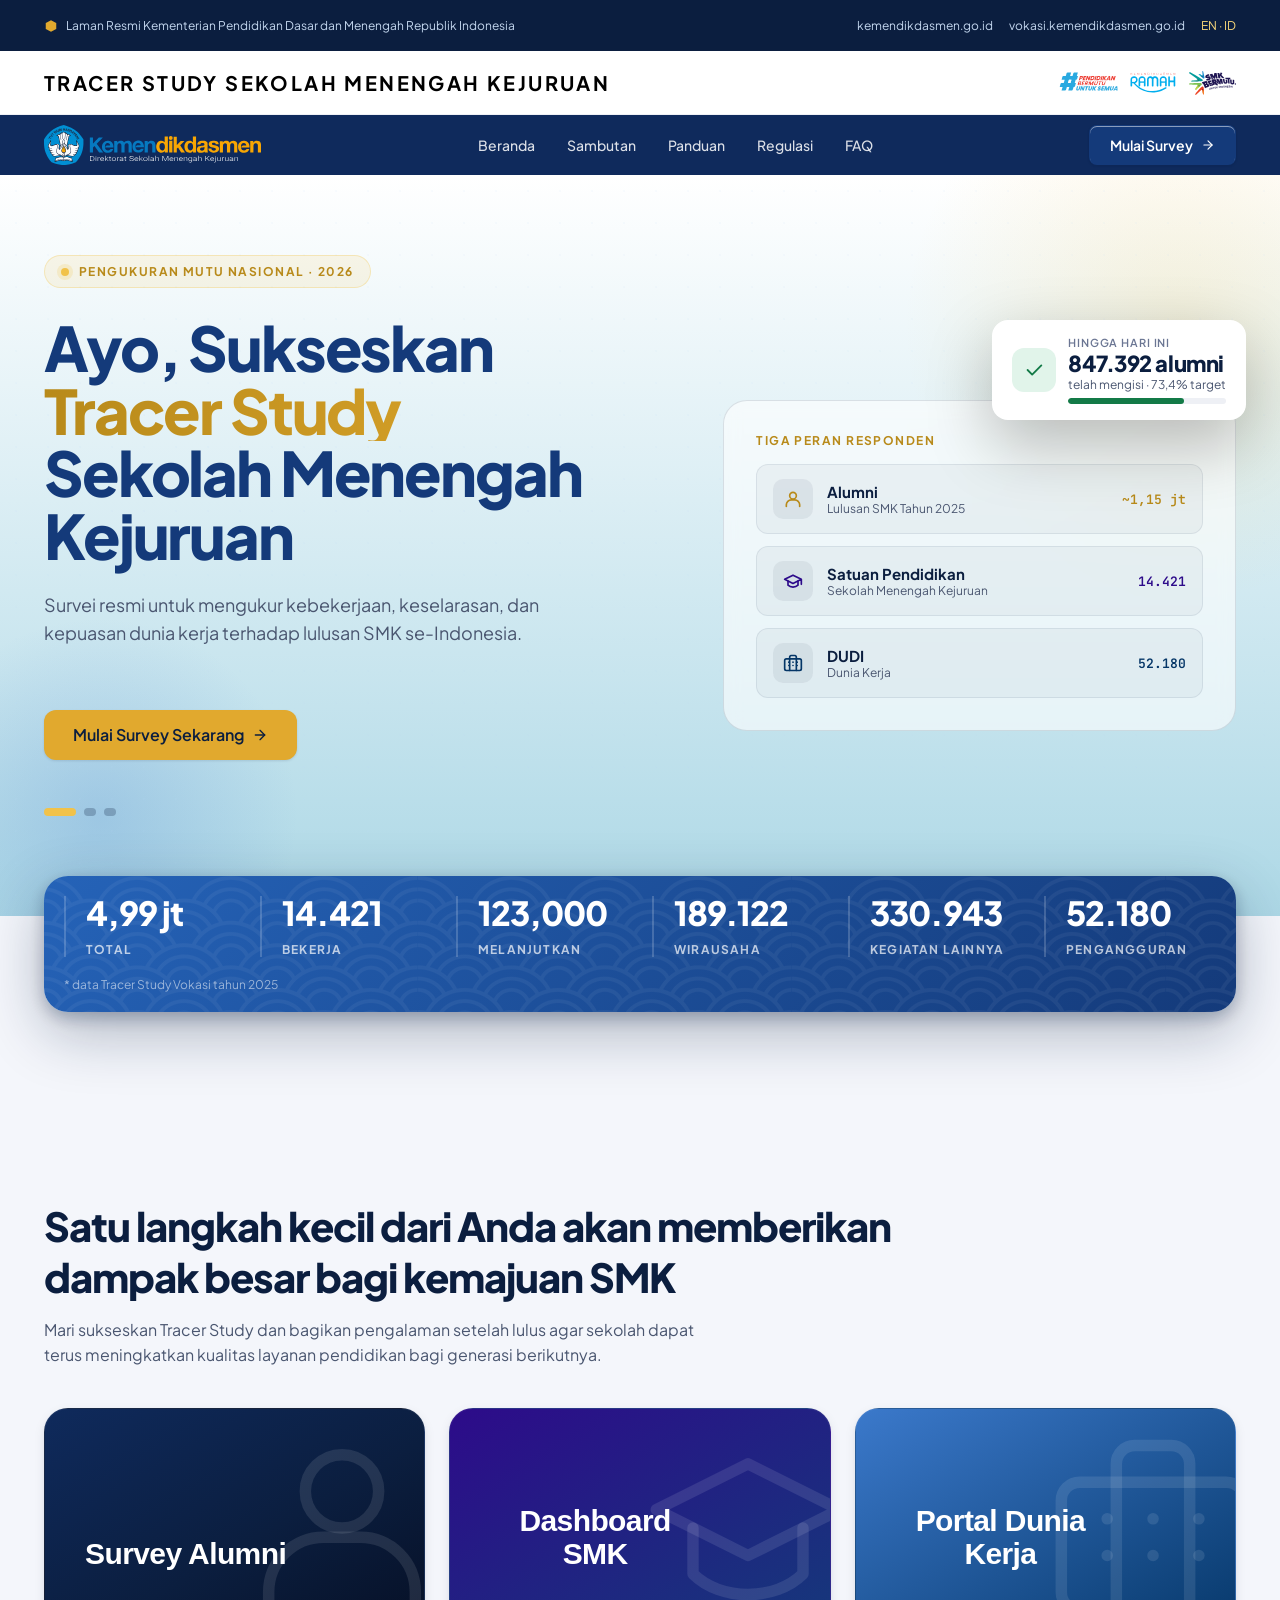
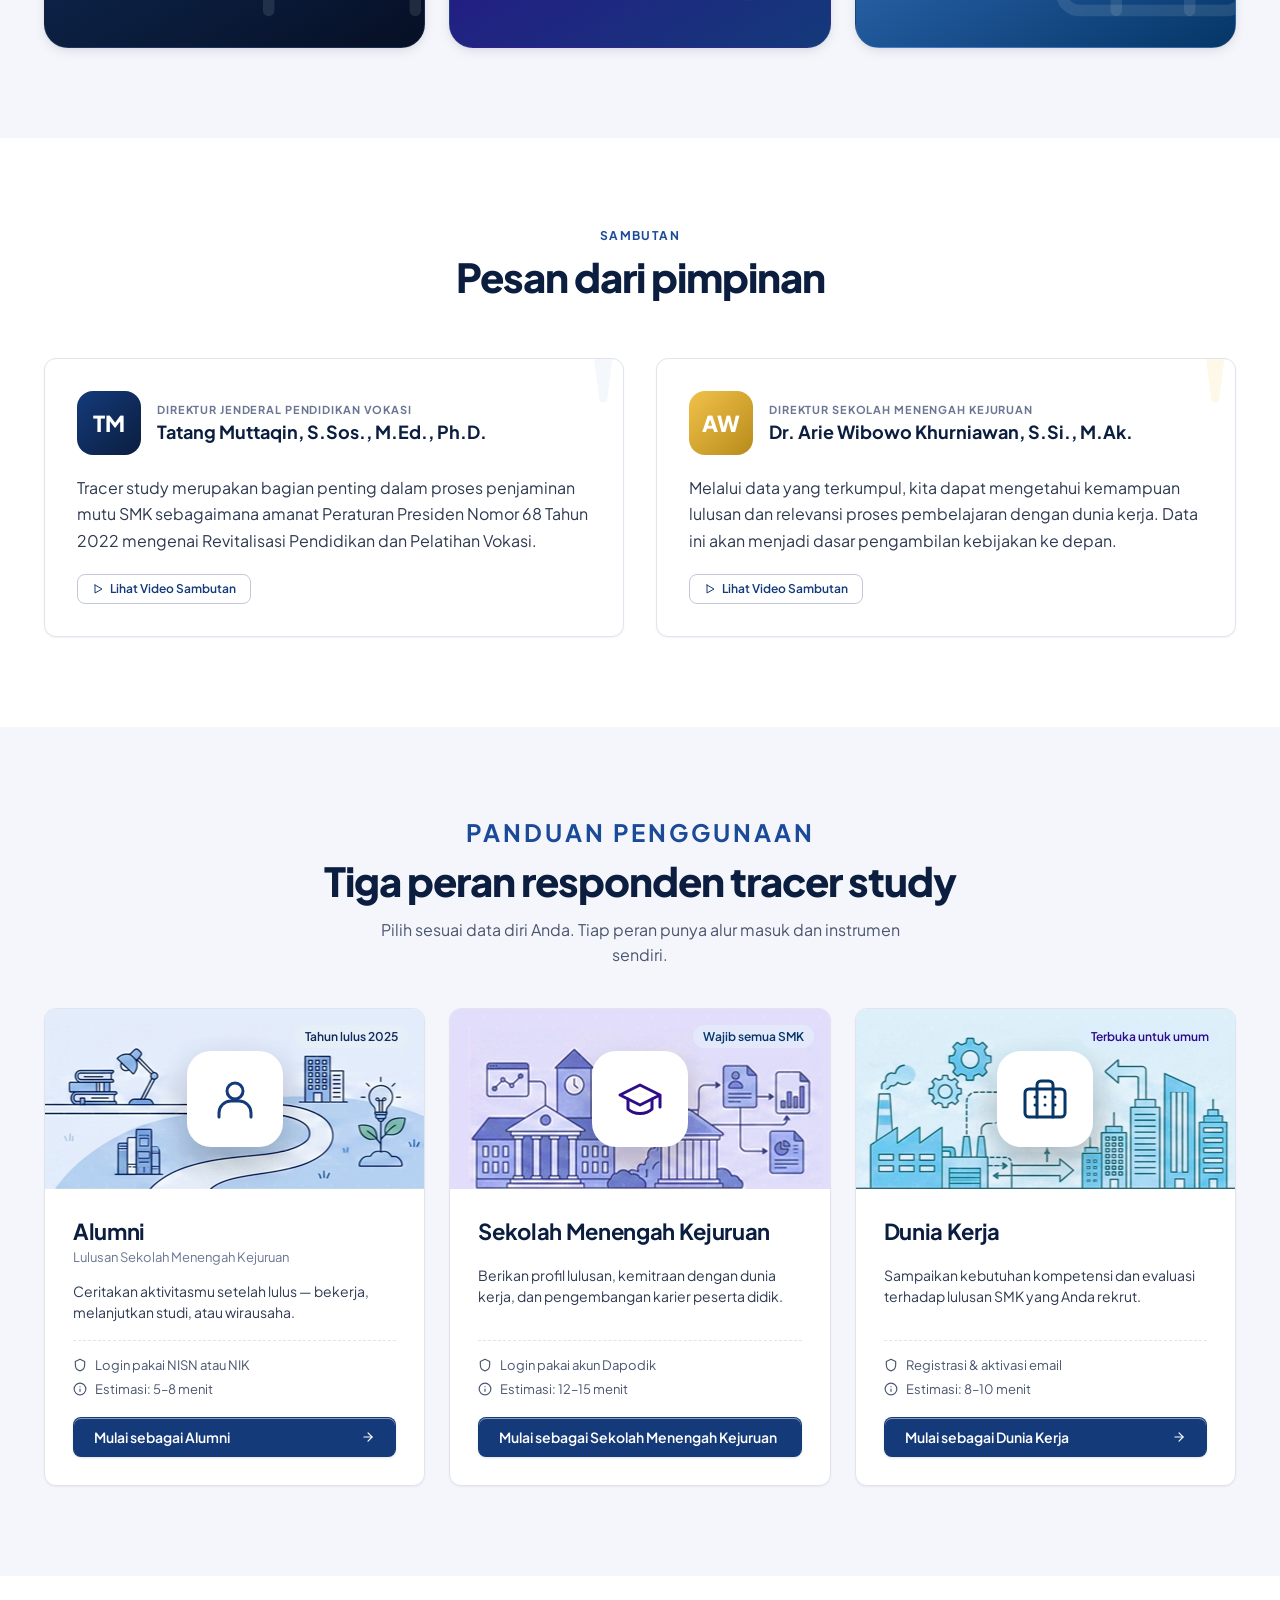
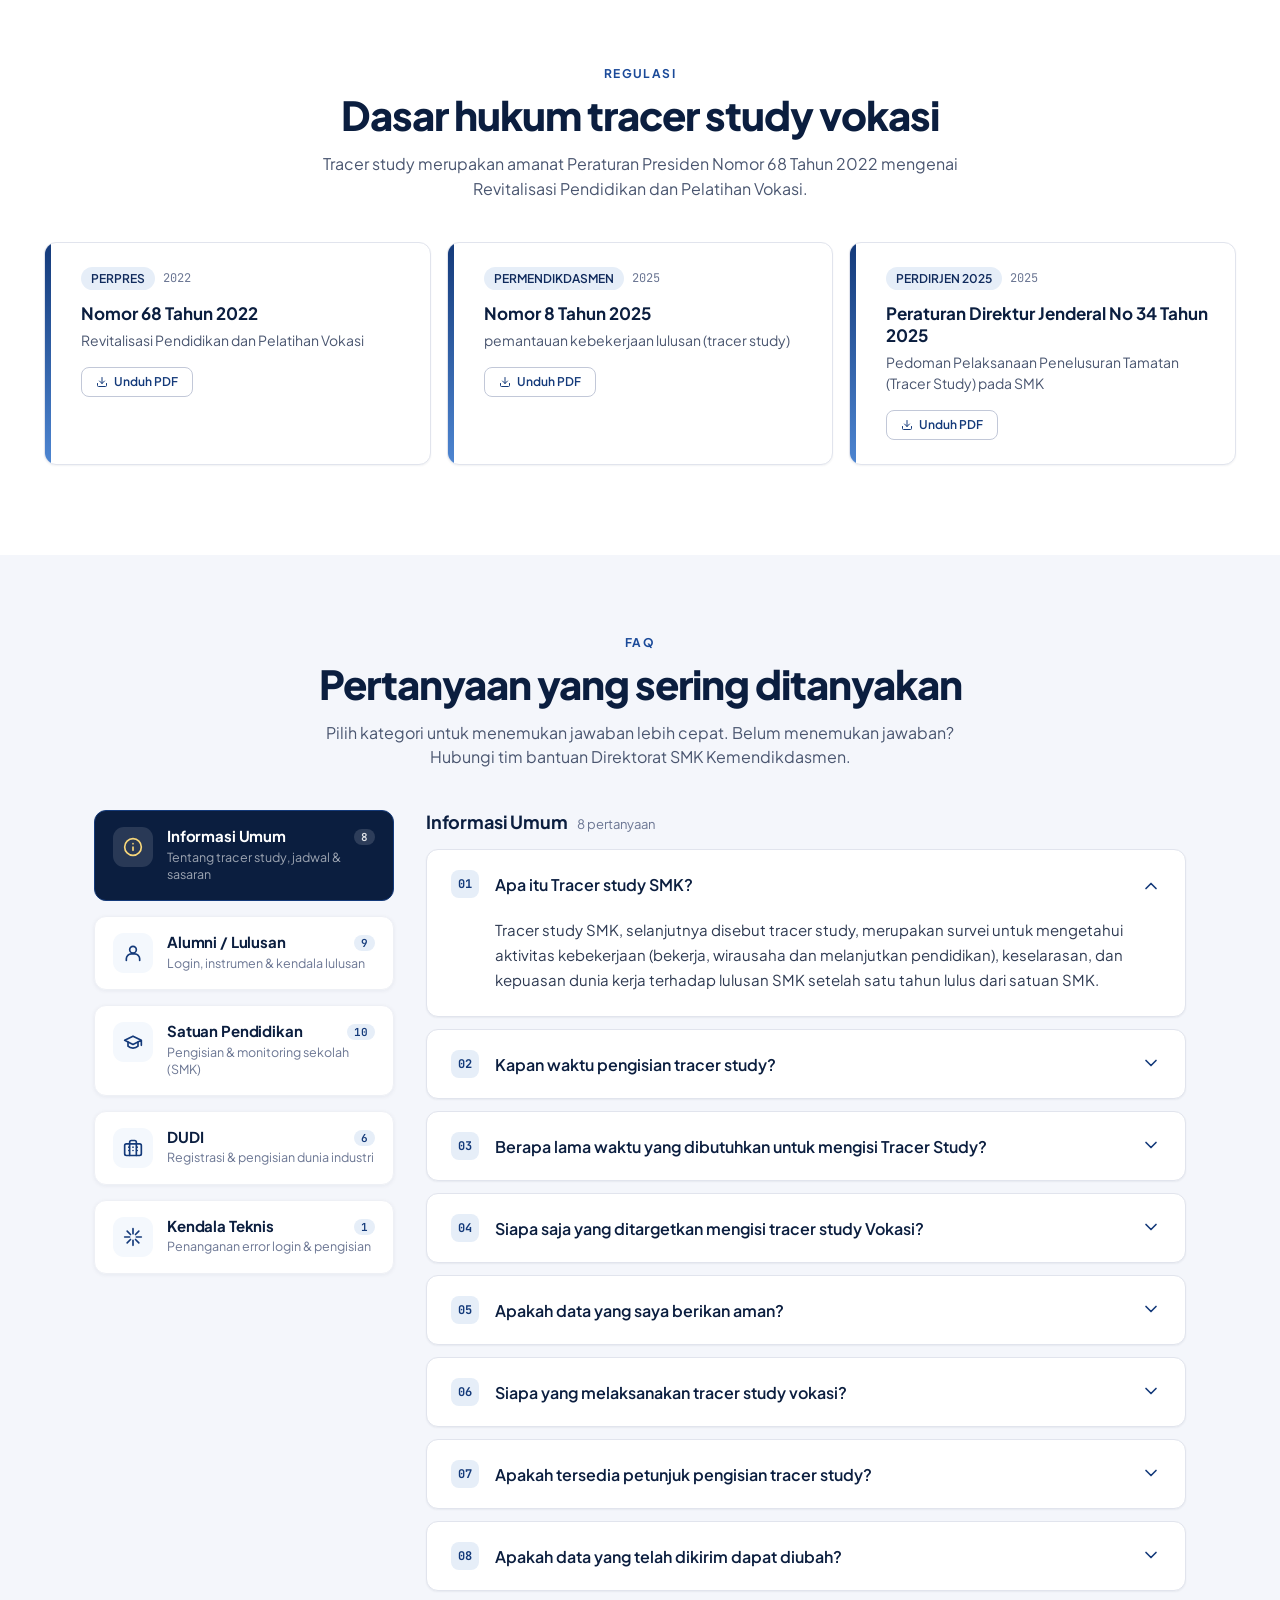
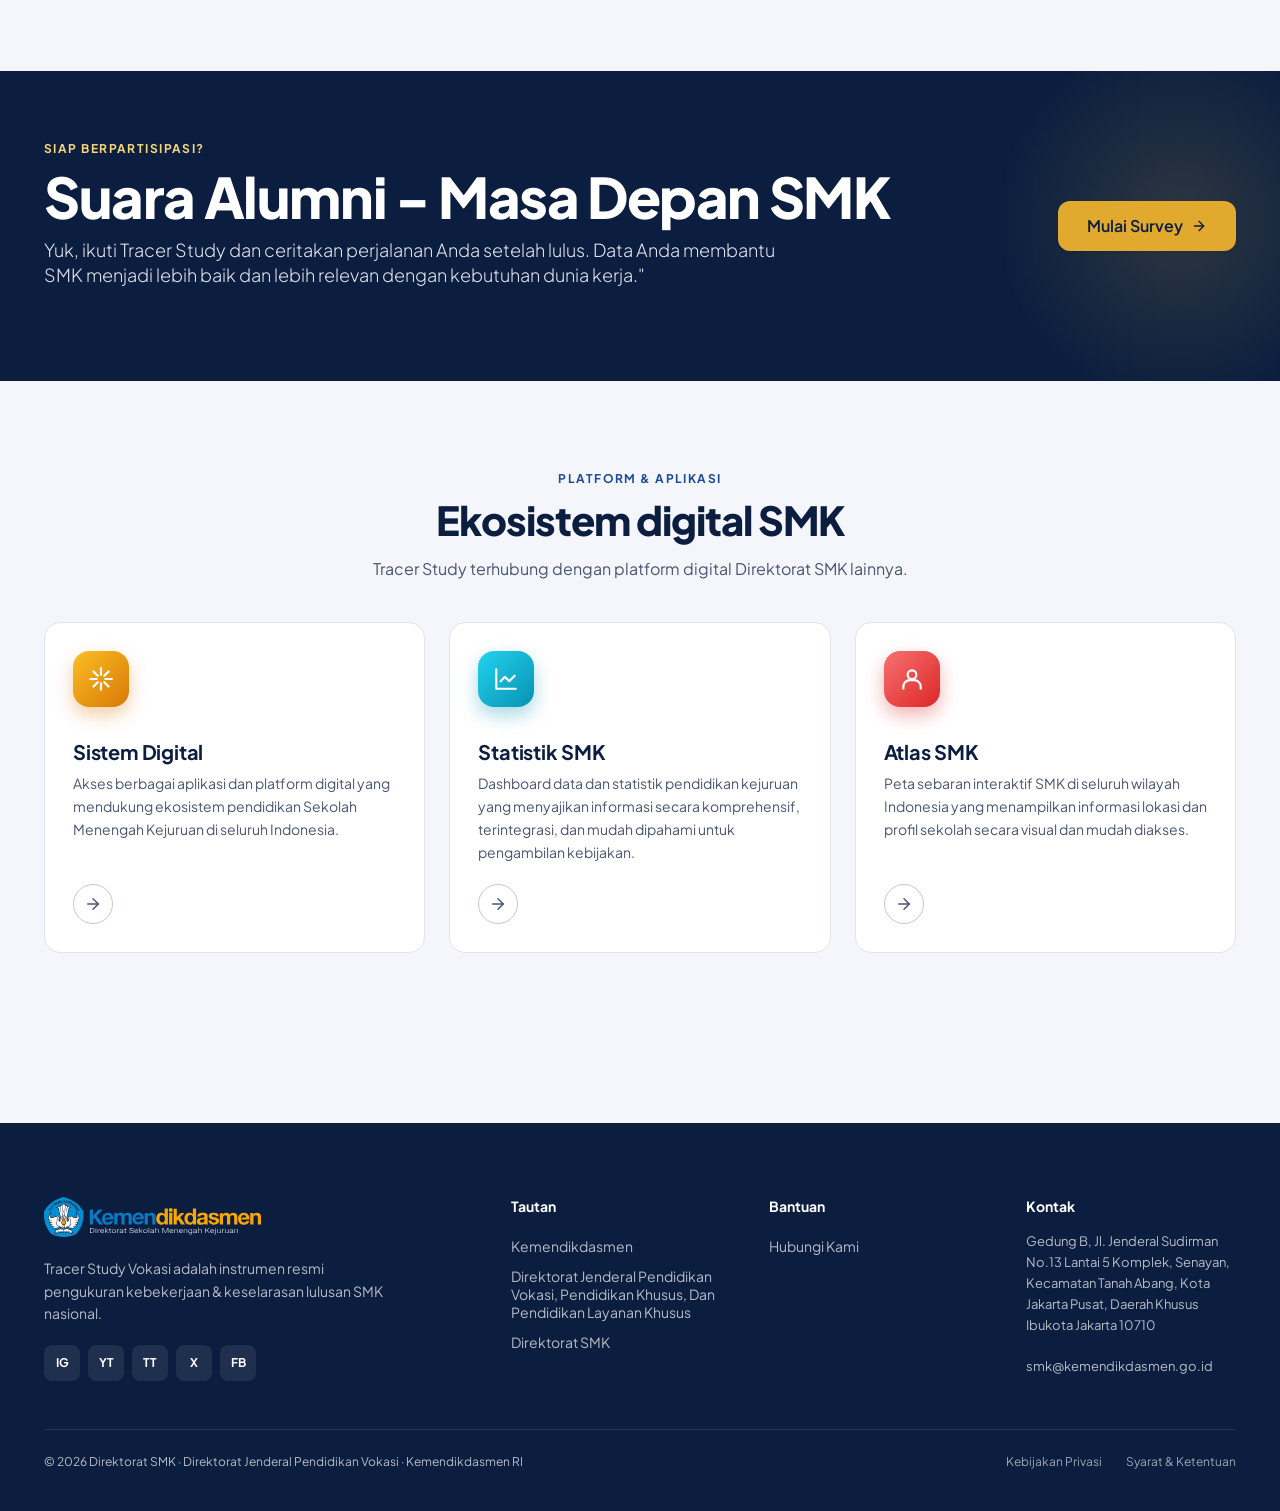
==== commit a4fbbd62: "rev FAQ" ====
--- a/index.html
+++ b/index.html
@@ -53,7 +53,7 @@
                class="tv-nav-link">FAQ</a>
                     </nav>
         <div class="tv-hide-sm" style="display:flex;gap:10px;align-items:center">
-            <a href="/login" class="tv-btn tv-btn--primary">Mulai Survey <svg width="14" height="14" viewBox="0 0 24 24" fill="none" stroke="currentColor" stroke-width="2" stroke-linecap="round" stroke-linejoin="round"><path d="M5 12h14"/><path d="M12 5l7 7-7 7"/></svg></a>
+            <a href="login.html" class="tv-btn tv-btn--primary">Mulai Survey <svg width="14" height="14" viewBox="0 0 24 24" fill="none" stroke="currentColor" stroke-width="2" stroke-linecap="round" stroke-linejoin="round"><path d="M5 12h14"/><path d="M12 5l7 7-7 7"/></svg></a>
         </div>
     </div>
 </header>
@@ -82,7 +82,7 @@
             </div>
 
             <div style="display:flex;gap:12px;margin-top:36px;flex-wrap:wrap">
-                <a href="/login" class="tv-btn tv-btn--gold tv-btn--lg">Mulai Survey Sekarang <svg width="16" height="16" viewBox="0 0 24 24" fill="none" stroke="currentColor" stroke-width="2" stroke-linecap="round" stroke-linejoin="round"><path d="M5 12h14"/><path d="M12 5l7 7-7 7"/></svg></a>
+                <a href="login.html" class="tv-btn tv-btn--gold tv-btn--lg">Mulai Survey Sekarang <svg width="16" height="16" viewBox="0 0 24 24" fill="none" stroke="currentColor" stroke-width="2" stroke-linecap="round" stroke-linejoin="round"><path d="M5 12h14"/><path d="M12 5l7 7-7 7"/></svg></a>
                 
             </div>
 
@@ -213,17 +213,17 @@
             <p style="font-size:16px;color:var(--tv-ink-600);line-height:1.55;max-width:650px">Mari sukseskan Tracer Study dan bagikan pengalaman setelah lulus agar sekolah dapat terus meningkatkan kualitas layanan pendidikan bagi generasi berikutnya.</p>
         </div>
         <div class="tv-animate tv-grid-3" style="display:grid;gap:24px">
-            <button class="tv-feature" onclick="window.location='/login?role=alumni'">
+            <button class="tv-feature" onclick="window.location='login.html?role=alumni'">
                 <div class="tv-feature-icon"><svg width="220" height="220" viewBox="0 0 24 24" fill="none" stroke="currentColor" stroke-width="1.25" stroke-linecap="round" stroke-linejoin="round"><circle cx="12" cy="8" r="4"/><path d="M4 21v-2a6 6 0 0 1 6-6h4a6 6 0 0 1 6 6v2"/></svg></div>
                 <h4 class="tv-feature-title">Survey Alumni</h4>
                 <span class="tv-feature-link">Mulai mengisi <svg width="18" height="18" viewBox="0 0 24 24" fill="none" stroke="currentColor" stroke-width="2.5" stroke-linecap="round" stroke-linejoin="round"><path d="M5 12h14"/><path d="M12 5l7 7-7 7"/></svg></span>
             </button>
-            <button class="tv-feature" style="background:linear-gradient(150deg,var(--tv-skyblue-700) 0%,#143A7A 100%)" onclick="window.location='/login?role=sekolah'">
+            <button class="tv-feature" style="background:linear-gradient(150deg,var(--tv-skyblue-700) 0%,#143A7A 100%)" onclick="window.location='login.html?role=sekolah'">
                 <div class="tv-feature-icon"><svg width="220" height="220" viewBox="0 0 24 24" fill="none" stroke="currentColor" stroke-width="1.25" stroke-linecap="round" stroke-linejoin="round"><path d="M22 10v6M2 10l10-5 10 5-10 5z"/><path d="M6 12v5c3 3 9 3 12 0v-5"/></svg></div>
                 <h4 class="tv-feature-title">Dashboard SMK</h4>
                 <span class="tv-feature-link">Buka monitoring <svg width="18" height="18" viewBox="0 0 24 24" fill="none" stroke="currentColor" stroke-width="2.5" stroke-linecap="round" stroke-linejoin="round"><path d="M5 12h14"/><path d="M12 5l7 7-7 7"/></svg></span>
             </button>
-            <button class="tv-feature" style="background:linear-gradient(150deg,var(--tv-indigo-500) 0%,var(--tv-indigo-700) 100%)" onclick="window.location='/login?role=dudi'">
+            <button class="tv-feature" style="background:linear-gradient(150deg,var(--tv-indigo-500) 0%,var(--tv-indigo-700) 100%)" onclick="window.location='login.html?role=dudi'">
                 <div class="tv-feature-icon"><svg width="220" height="220" viewBox="0 0 24 24" fill="none" stroke="currentColor" stroke-width="1.25" stroke-linecap="round" stroke-linejoin="round"><rect x="2" y="7" width="20" height="14" rx="2"/><path d="M16 21V5a2 2 0 0 0-2-2h-4a2 2 0 0 0-2 2v16"/><path d="M7 11h.01M7 15h.01M17 11h.01M17 15h.01M12 11h.01M12 15h.01"/></svg></div>
                 <h4 class="tv-feature-title">Portal Dunia Kerja</h4>
                 <span class="tv-feature-link">Daftarkan mitra <svg width="18" height="18" viewBox="0 0 24 24" fill="none" stroke="currentColor" stroke-width="2.5" stroke-linecap="round" stroke-linejoin="round"><path d="M5 12h14"/><path d="M12 5l7 7-7 7"/></svg></span>
@@ -250,7 +250,7 @@
                             <div style="font-size:18px;font-weight:700;color:var(--tv-navy-900);margin-top:4px">Tatang Muttaqin, S.Sos., M.Ed., Ph.D.</div>
                         </div>
                     </div>
-                    <p style="font-size:16px;line-height:1.65;color:var(--tv-ink-700);margin:0">Tracer study merupakan bagian penting dalam proses penjaminan mutu pendidikan vokasi sebagaimana amanat Peraturan Presiden Nomor 68 Tahun 2022 mengenai Revitalisasi Pendidikan dan Pelatihan Vokasi.</p>
+                    <p style="font-size:16px;line-height:1.65;color:var(--tv-ink-700);margin:0">Tracer study merupakan bagian penting dalam proses penjaminan mutu SMK sebagaimana amanat Peraturan Presiden Nomor 68 Tahun 2022 mengenai Revitalisasi Pendidikan dan Pelatihan Vokasi.</p>
                     <a href="https://www.youtube.com/watch?v=CORNGeJkwB0" target="_blank" rel="noopener" class="tv-btn tv-btn--ghost tv-btn--sm" style="margin-top:20px;display:inline-flex;align-items:center;gap:6px">
                         <svg width="12" height="12" viewBox="0 0 24 24" fill="none" stroke="currentColor" stroke-width="2" stroke-linecap="round" stroke-linejoin="round"><polygon points="6 4 20 12 6 20 6 4"/></svg> Lihat Video Sambutan
                     </a>
@@ -302,7 +302,7 @@
                         <div style="display:flex;align-items:center;gap:8px;color:var(--tv-ink-600)"><svg width="14" height="14" viewBox="0 0 24 24" fill="none" stroke="currentColor" stroke-width="2" stroke-linecap="round" stroke-linejoin="round"><path d="M12 2L4 6v6c0 5 3 9 8 10 5-1 8-5 8-10V6z"/></svg> Login pakai NISN atau NIK</div>
                         <div style="display:flex;align-items:center;gap:8px;color:var(--tv-ink-600)"><svg width="14" height="14" viewBox="0 0 24 24" fill="none" stroke="currentColor" stroke-width="2" stroke-linecap="round" stroke-linejoin="round"><circle cx="12" cy="12" r="10"/><path d="M12 16v-4M12 8h.01"/></svg> Estimasi: 5–8 menit</div>
                     </div>
-                    <a href="/login?role=alumni" class="tv-btn tv-btn--primary" style="margin-top:20px;justify-content:space-between">
+                    <a href="login.html?role=alumni" class="tv-btn tv-btn--primary" style="margin-top:20px;justify-content:space-between">
                         <span>Mulai sebagai Alumni</span><svg width="14" height="14" viewBox="0 0 24 24" fill="none" stroke="currentColor" stroke-width="2" stroke-linecap="round" stroke-linejoin="round"><path d="M5 12h14"/><path d="M12 5l7 7-7 7"/></svg>
                     </a>
                 </div>
@@ -324,7 +324,7 @@
                         <div style="display:flex;align-items:center;gap:8px;color:var(--tv-ink-600)"><svg width="14" height="14" viewBox="0 0 24 24" fill="none" stroke="currentColor" stroke-width="2" stroke-linecap="round" stroke-linejoin="round"><path d="M12 2L4 6v6c0 5 3 9 8 10 5-1 8-5 8-10V6z"/></svg> Login pakai akun Dapodik</div>
                         <div style="display:flex;align-items:center;gap:8px;color:var(--tv-ink-600)"><svg width="14" height="14" viewBox="0 0 24 24" fill="none" stroke="currentColor" stroke-width="2" stroke-linecap="round" stroke-linejoin="round"><circle cx="12" cy="12" r="10"/><path d="M12 16v-4M12 8h.01"/></svg> Estimasi: 12–15 menit</div>
                     </div>
-                    <a href="/login?role=sekolah" class="tv-btn tv-btn--primary" style="margin-top:20px;justify-content:space-between">
+                    <a href="login.html?role=sekolah" class="tv-btn tv-btn--primary" style="margin-top:20px;justify-content:space-between">
                         <span>Mulai sebagai Sekolah Menengah Kejuruan</span><svg width="14" height="14" viewBox="0 0 24 24" fill="none" stroke="currentColor" stroke-width="2" stroke-linecap="round" stroke-linejoin="round"><path d="M5 12h14"/><path d="M12 5l7 7-7 7"/></svg>
                     </a>
                 </div>
@@ -346,7 +346,7 @@
                         <div style="display:flex;align-items:center;gap:8px;color:var(--tv-ink-600)"><svg width="14" height="14" viewBox="0 0 24 24" fill="none" stroke="currentColor" stroke-width="2" stroke-linecap="round" stroke-linejoin="round"><path d="M12 2L4 6v6c0 5 3 9 8 10 5-1 8-5 8-10V6z"/></svg> Registrasi &amp; aktivasi email</div>
                         <div style="display:flex;align-items:center;gap:8px;color:var(--tv-ink-600)"><svg width="14" height="14" viewBox="0 0 24 24" fill="none" stroke="currentColor" stroke-width="2" stroke-linecap="round" stroke-linejoin="round"><circle cx="12" cy="12" r="10"/><path d="M12 16v-4M12 8h.01"/></svg> Estimasi: 8–10 menit</div>
                     </div>
-                    <a href="/login?role=dudi" class="tv-btn tv-btn--primary" style="margin-top:20px;justify-content:space-between">
+                    <a href="login.html?role=dudi" class="tv-btn tv-btn--primary" style="margin-top:20px;justify-content:space-between">
                         <span>Mulai sebagai Dunia Kerja</span><svg width="14" height="14" viewBox="0 0 24 24" fill="none" stroke="currentColor" stroke-width="2" stroke-linecap="round" stroke-linejoin="round"><path d="M5 12h14"/><path d="M12 5l7 7-7 7"/></svg>
                     </a>
                 </div>
@@ -416,7 +416,7 @@
         <div class="tv-animate" style="margin-bottom:40px;text-align:center">
             <div class="tv-eyebrow">FAQ</div>
             <h2 class="tv-section-title">Pertanyaan yang sering ditanyakan</h2>
-            <p style="font-size:16px;color:var(--tv-ink-600);line-height:1.55;max-width:640px;margin:0 auto">Pilih kategori untuk menemukan jawaban lebih cepat. Belum menemukan jawaban? Hubungi tim bantuan Mitras DUDI Kemendikdasmen.</p>
+            <p style="font-size:16px;color:var(--tv-ink-600);line-height:1.55;max-width:640px;margin:0 auto">Pilih kategori untuk menemukan jawaban lebih cepat. Belum menemukan jawaban? Hubungi tim bantuan Direktorat SMK Kemendikdasmen.</p>
         </div>
 
         <div class="tv-faq-grid" style="display:grid;gap:32px;align-items:start">
@@ -497,7 +497,7 @@
                                     @click="open = open === '0-0' ? '' : '0-0'">
                                 <div style="display:flex;align-items:center;gap:16px">
                                     <div style="width:28px;height:28px;border-radius:8px;font-family:'JetBrains Mono',monospace;background:var(--tv-navy-100);color:var(--tv-navy-700);display:grid;place-items:center;font-size:12px;font-weight:700;flex-shrink:0">01</div>
-                                    <span style="font-size:16px;font-weight:600;color:var(--tv-navy-900)">Apa itu Tracer Study Pendidikan Vokasi?</span>
+                                    <span style="font-size:16px;font-weight:600;color:var(--tv-navy-900)">Apa itu Tracer study SMK?</span>
                                 </div>
                                 <div style="color:var(--tv-navy-700);flex-shrink:0;transition:transform 200ms"
                                      :style="{ transform: open === '0-0' ? 'rotate(180deg)' : 'none' }">
@@ -505,7 +505,7 @@
                                 </div>
                             </button>
                             <div x-show="open === '0-0'" x-transition.opacity.duration.200ms style="padding:0 24px 24px 68px;font-size:15px;line-height:1.65;color:var(--tv-ink-700)">
-                                Tracer study pendidikan vokasi, selanjutnya disebut tracer study, merupakan survei untuk mengetahui aktivitas kebekerjaan (bekerja, wirausaha dan melanjutkan pendidikan), keselarasan, dan kepuasan dunia kerja terhadap lulusan pendidikan vokasi setelah satu tahun lulus dari satuan pendidikan vokasi.
+                                Tracer study SMK, selanjutnya disebut tracer study, merupakan survei untuk mengetahui aktivitas kebekerjaan (bekerja, wirausaha dan melanjutkan pendidikan), keselarasan, dan kepuasan dunia kerja terhadap lulusan SMK setelah satu tahun lulus dari satuan SMK.
                             </div>
                         </div>
                                                                         <div class="tv-card" style="padding:0;overflow:hidden">
@@ -553,7 +553,7 @@
                                 </div>
                             </button>
                             <div x-show="open === '0-3'" x-transition.opacity.duration.200ms style="padding:0 24px 24px 68px;font-size:15px;line-height:1.65;color:var(--tv-ink-700)">
-                                <p style="margin:0 0 14px">Ada 3 (tiga) pihak yang menjadi sasaran tracer study vokasi:</p><ol style="margin:0;padding-left:24px;display:grid;gap:10px"><li style="padding-left:4px">Lulusan institusi pendidikan vokasi</li><li style="padding-left:4px">Satuan pendidikan vokasi</li><li style="padding-left:4px">Dunia kerja (dunia usaha dunia industri), selanjutnya disebut DUDI.</li></ol>
+                                <p style="margin:0 0 14px">Ada 3 (tiga) pihak yang menjadi sasaran tracer study vokasi:</p><ol style="margin:0;padding-left:24px;display:grid;gap:10px"><li style="padding-left:4px">Lulusan institusi Sekolah Menengah Kejuruan</li><li style="padding-left:4px">Sekolah Menengah Kejuruan</li><li style="padding-left:4px">Dunia kerja (dunia usaha dunia industri), selanjutnya disebut DUDI.</li></ol>
                             </div>
                         </div>
                                                                         <div class="tv-card" style="padding:0;overflow:hidden">
@@ -633,7 +633,7 @@
                                     @click="open = open === '1-0' ? '' : '1-0'">
                                 <div style="display:flex;align-items:center;gap:16px">
                                     <div style="width:28px;height:28px;border-radius:8px;font-family:'JetBrains Mono',monospace;background:var(--tv-navy-100);color:var(--tv-navy-700);display:grid;place-items:center;font-size:12px;font-weight:700;flex-shrink:0">01</div>
-                                    <span style="font-size:16px;font-weight:600;color:var(--tv-navy-900)">Kenapa lulusan pendidikan vokasi harus mengisi tracer study?</span>
+                                    <span style="font-size:16px;font-weight:600;color:var(--tv-navy-900)">Kenapa lulusan SMK harus mengisi tracer study?</span>
                                 </div>
                                 <div style="color:var(--tv-navy-700);flex-shrink:0;transition:transform 200ms"
                                      :style="{ transform: open === '1-0' ? 'rotate(180deg)' : 'none' }">
@@ -641,7 +641,7 @@
                                 </div>
                             </button>
                             <div x-show="open === '1-0'" x-transition.opacity.duration.200ms style="padding:0 24px 24px 68px;font-size:15px;line-height:1.65;color:var(--tv-ink-700)">
-                                Dengan mengisi tracer study, kamu sudah berperan besar memberikan masukan untuk peningkatan kualitas pendidikan vokasi di Indonesia.
+                                Dengan mengisi tracer study, kamu sudah berperan besar memberikan masukan untuk peningkatan kualitas SMK di Indonesia.
                             </div>
                         </div>
                                                                         <div class="tv-card" style="padding:0;overflow:hidden">
@@ -649,7 +649,7 @@
                                     @click="open = open === '1-1' ? '' : '1-1'">
                                 <div style="display:flex;align-items:center;gap:16px">
                                     <div style="width:28px;height:28px;border-radius:8px;font-family:'JetBrains Mono',monospace;background:var(--tv-navy-100);color:var(--tv-navy-700);display:grid;place-items:center;font-size:12px;font-weight:700;flex-shrink:0">02</div>
-                                    <span style="font-size:16px;font-weight:600;color:var(--tv-navy-900)">Bagaimana cara lulusan pendidikan vokasi login ke tracer study?</span>
+                                    <span style="font-size:16px;font-weight:600;color:var(--tv-navy-900)">Bagaimana cara lulusan SMK login ke tracer study?</span>
                                 </div>
                                 <div style="color:var(--tv-navy-700);flex-shrink:0;transition:transform 200ms"
                                      :style="{ transform: open === '1-1' ? 'rotate(180deg)' : 'none' }">
@@ -657,7 +657,7 @@
                                 </div>
                             </button>
                             <div x-show="open === '1-1'" x-transition.opacity.duration.200ms style="padding:0 24px 24px 68px;font-size:15px;line-height:1.65;color:var(--tv-ink-700)">
-                                Setiap lulusan pendidikan vokasi dapat login ke tracer study menggunakan Nomor Induk Siswa Nasional (NISN) atau Nomor Induk Kependudukan (NIK).
+                                Setiap lulusan SMK dapat login ke tracer study menggunakan Nomor Induk Siswa Nasional (NISN) atau Nomor Induk Kependudukan (NIK).
                             </div>
                         </div>
                                                                         <div class="tv-card" style="padding:0;overflow:hidden">
@@ -673,7 +673,7 @@
                                 </div>
                             </button>
                             <div x-show="open === '1-2'" x-transition.opacity.duration.200ms style="padding:0 24px 24px 68px;font-size:15px;line-height:1.65;color:var(--tv-ink-700)">
-                                <p style="margin:0 0 14px">Kamu akan menjawab serangkaian pertanyaan yang memberikan gambaran tentang:</p><ol style="margin:0;padding-left:24px;display:grid;gap:10px"><li style="padding-left:4px">Apakah saat ini kamu bekerja, melanjutkan studi, berwirausaha, atau sedang mencari pekerjaan</li><li style="padding-left:4px">Sejauh mana kamu menggunakan kompetensi yang diperoleh saat menempuh pendidikan vokasi</li><li style="padding-left:4px">Masa tunggu untuk melanjutkan studi atau bekerja</li><li style="padding-left:4px">Pendapatan yang kamu peroleh</li><li style="padding-left:4px">Kualitas pembelajaran di satuan pendidikan vokasi.</li></ol>
+                                <p style="margin:0 0 14px">Kamu akan menjawab serangkaian pertanyaan yang memberikan gambaran tentang:</p><ol style="margin:0;padding-left:24px;display:grid;gap:10px"><li style="padding-left:4px">Apakah saat ini kamu bekerja, melanjutkan studi, berwirausaha, atau sedang mencari pekerjaan</li><li style="padding-left:4px">Sejauh mana kamu menggunakan kompetensi yang diperoleh saat menempuh SMK</li><li style="padding-left:4px">Masa tunggu untuk melanjutkan studi atau bekerja</li><li style="padding-left:4px">Pendapatan yang kamu peroleh</li><li style="padding-left:4px">Kualitas pembelajaran di Sekolah Menengah Kejuruan.</li></ol>
                             </div>
                         </div>
                                                                         <div class="tv-card" style="padding:0;overflow:hidden">
@@ -785,7 +785,7 @@
                                     @click="open = open === '2-0' ? '' : '2-0'">
                                 <div style="display:flex;align-items:center;gap:16px">
                                     <div style="width:28px;height:28px;border-radius:8px;font-family:'JetBrains Mono',monospace;background:var(--tv-navy-100);color:var(--tv-navy-700);display:grid;place-items:center;font-size:12px;font-weight:700;flex-shrink:0">01</div>
-                                    <span style="font-size:16px;font-weight:600;color:var(--tv-navy-900)">Kenapa satuan pendidikan vokasi harus mengisi tracer study?</span>
+                                    <span style="font-size:16px;font-weight:600;color:var(--tv-navy-900)">Kenapa Sekolah Menengah Kejuruan harus mengisi tracer study?</span>
                                 </div>
                                 <div style="color:var(--tv-navy-700);flex-shrink:0;transition:transform 200ms"
                                      :style="{ transform: open === '2-0' ? 'rotate(180deg)' : 'none' }">
@@ -793,7 +793,7 @@
                                 </div>
                             </button>
                             <div x-show="open === '2-0'" x-transition.opacity.duration.200ms style="padding:0 24px 24px 68px;font-size:15px;line-height:1.65;color:var(--tv-ink-700)">
-                                Dengan mengisi tracer study, setiap satuan pendidikan memberikan masukan untuk peningkatan kualitas pendidikan vokasi di Indonesia.
+                                Dengan mengisi tracer study, setiap satuan pendidikan memberikan masukan untuk peningkatan kualitas SMK di Indonesia.
                             </div>
                         </div>
                                                                         <div class="tv-card" style="padding:0;overflow:hidden">
@@ -801,7 +801,7 @@
                                     @click="open = open === '2-1' ? '' : '2-1'">
                                 <div style="display:flex;align-items:center;gap:16px">
                                     <div style="width:28px;height:28px;border-radius:8px;font-family:'JetBrains Mono',monospace;background:var(--tv-navy-100);color:var(--tv-navy-700);display:grid;place-items:center;font-size:12px;font-weight:700;flex-shrink:0">02</div>
-                                    <span style="font-size:16px;font-weight:600;color:var(--tv-navy-900)">Bagaimana cara satuan pendidikan vokasi login ke tracer study?</span>
+                                    <span style="font-size:16px;font-weight:600;color:var(--tv-navy-900)">Bagaimana cara Sekolah Menengah Kejuruan login ke tracer study?</span>
                                 </div>
                                 <div style="color:var(--tv-navy-700);flex-shrink:0;transition:transform 200ms"
                                      :style="{ transform: open === '2-1' ? 'rotate(180deg)' : 'none' }">
@@ -809,7 +809,7 @@
                                 </div>
                             </button>
                             <div x-show="open === '2-1'" x-transition.opacity.duration.200ms style="padding:0 24px 24px 68px;font-size:15px;line-height:1.65;color:var(--tv-ink-700)">
-                                Setiap satuan pendidikan vokasi dapat login ke tracer study menggunakan username dan password akun Data Pokok Pendidikan (Dapodik) yang dimiliki oleh kepala sekolah atau operator Dapodik.
+                                Setiap Sekolah Menengah Kejuruan dapat login ke tracer study menggunakan username dan password akun Data Pokok Pendidikan (Dapodik) yang dimiliki oleh kepala sekolah atau operator Dapodik.
                             </div>
                         </div>
                                                                         <div class="tv-card" style="padding:0;overflow:hidden">
@@ -817,7 +817,7 @@
                                     @click="open = open === '2-2' ? '' : '2-2'">
                                 <div style="display:flex;align-items:center;gap:16px">
                                     <div style="width:28px;height:28px;border-radius:8px;font-family:'JetBrains Mono',monospace;background:var(--tv-navy-100);color:var(--tv-navy-700);display:grid;place-items:center;font-size:12px;font-weight:700;flex-shrink:0">03</div>
-                                    <span style="font-size:16px;font-weight:600;color:var(--tv-navy-900)">Sebagai satuan pendidikan vokasi, apa saja yang ditanyakan dalam tracer study?</span>
+                                    <span style="font-size:16px;font-weight:600;color:var(--tv-navy-900)">Sebagai Sekolah Menengah Kejuruan, apa saja yang ditanyakan dalam tracer study?</span>
                                 </div>
                                 <div style="color:var(--tv-navy-700);flex-shrink:0;transition:transform 200ms"
                                      :style="{ transform: open === '2-2' ? 'rotate(180deg)' : 'none' }">
@@ -873,7 +873,7 @@
                                 </div>
                             </button>
                             <div x-show="open === '2-5'" x-transition.opacity.duration.200ms style="padding:0 24px 24px 68px;font-size:15px;line-height:1.65;color:var(--tv-ink-700)">
-                                Tracer study menyediakan informasi untuk kepentingan evaluasi dan perbaikan kinerja satuan pendidikan vokasi.
+                                Tracer study menyediakan informasi untuk kepentingan evaluasi dan perbaikan kinerja Sekolah Menengah Kejuruan.
                             </div>
                         </div>
                                                                         <div class="tv-card" style="padding:0;overflow:hidden">
@@ -961,7 +961,7 @@
                                 </div>
                             </button>
                             <div x-show="open === '3-0'" x-transition.opacity.duration.200ms style="padding:0 24px 24px 68px;font-size:15px;line-height:1.65;color:var(--tv-ink-700)">
-                                Dengan mengisi tracer study, setiap DUDI berperan besar memberikan feedback bagi peningkatan kualitas pendidikan vokasi di Indonesia.
+                                Dengan mengisi tracer study, setiap DUDI berperan besar memberikan feedback bagi peningkatan kualitas SMK di Indonesia.
                             </div>
                         </div>
                                                                         <div class="tv-card" style="padding:0;overflow:hidden">
@@ -993,7 +993,7 @@
                                 </div>
                             </button>
                             <div x-show="open === '3-2'" x-transition.opacity.duration.200ms style="padding:0 24px 24px 68px;font-size:15px;line-height:1.65;color:var(--tv-ink-700)">
-                                <p style="margin:0 0 14px">Setiap DUDI diharapkan memberikan informasi mengenai:</p><ol style="margin:0;padding-left:24px;display:grid;gap:10px"><li style="padding-left:4px">Kemitraan DUDI dengan satuan pendidikan vokasi</li><li style="padding-left:4px">Daya serap tenaga kerja dari lulusan pendidikan vokasi</li><li style="padding-left:4px">Skill dan kompetensi apa saja yang dibutuhkan</li><li style="padding-left:4px">Keterlibatan DUDI dalam penyelarasan kebutuhan</li><li style="padding-left:4px">Kepuasan DUDI terhadap lulusan.</li></ol>
+                                <p style="margin:0 0 14px">Setiap DUDI diharapkan memberikan informasi mengenai:</p><ol style="margin:0;padding-left:24px;display:grid;gap:10px"><li style="padding-left:4px">Kemitraan DUDI dengan Sekolah Menengah Kejuruan</li><li style="padding-left:4px">Daya serap tenaga kerja dari lulusan SMK</li><li style="padding-left:4px">Skill dan kompetensi apa saja yang dibutuhkan</li><li style="padding-left:4px">Keterlibatan DUDI dalam penyelarasan kebutuhan</li><li style="padding-left:4px">Kepuasan DUDI terhadap lulusan.</li></ol>
                             </div>
                         </div>
                                                                         <div class="tv-card" style="padding:0;overflow:hidden">
@@ -1025,7 +1025,7 @@
                                 </div>
                             </button>
                             <div x-show="open === '3-4'" x-transition.opacity.duration.200ms style="padding:0 24px 24px 68px;font-size:15px;line-height:1.65;color:var(--tv-ink-700)">
-                                Hasil tracer study dapat memberikan informasi kompetensi yang dibutuhkan dunia kerja untuk direlevansikan ke dalam proses pembelajaran di satuan pendidikan vokasi.
+                                Hasil tracer study dapat memberikan informasi kompetensi yang dibutuhkan dunia kerja untuk direlevansikan ke dalam proses pembelajaran di Sekolah Menengah Kejuruan.
                             </div>
                         </div>
                                                                         <div class="tv-card" style="padding:0;overflow:hidden">
@@ -1041,7 +1041,7 @@
                                 </div>
                             </button>
                             <div x-show="open === '3-5'" x-transition.opacity.duration.200ms style="padding:0 24px 24px 68px;font-size:15px;line-height:1.65;color:var(--tv-ink-700)">
-                                DUDI yang telah bekerja sama dengan satuan pendidikan vokasi sangat diharapkan mengisi tracer study.
+                                DUDI yang telah bekerja sama dengan Sekolah Menengah Kejuruan sangat diharapkan mengisi tracer study.
                             </div>
                         </div>
                                             </div>
@@ -1086,7 +1086,7 @@
             </h2>
             <h4 style="font-size:18px;font-weight:300;color:var(--tv-ink-200);margin-top:8px;line-height:1.4;max-width:750px">Yuk, ikuti Tracer Study dan ceritakan perjalanan Anda setelah lulus. Data Anda membantu SMK menjadi lebih baik dan lebih relevan dengan kebutuhan dunia kerja."</h4>
         </div>
-        <a href="/login" class="tv-btn tv-btn--gold tv-btn--lg">Mulai Survey <svg width="16" height="16" viewBox="0 0 24 24" fill="none" stroke="currentColor" stroke-width="2" stroke-linecap="round" stroke-linejoin="round"><path d="M5 12h14"/><path d="M12 5l7 7-7 7"/></svg></a>
+        <a href="login.html" class="tv-btn tv-btn--gold tv-btn--lg">Mulai Survey <svg width="16" height="16" viewBox="0 0 24 24" fill="none" stroke="currentColor" stroke-width="2" stroke-linecap="round" stroke-linejoin="round"><path d="M5 12h14"/><path d="M12 5l7 7-7 7"/></svg></a>
     </div>
 </section>
 
@@ -1136,7 +1136,7 @@
   <img src="images/logo-smk.svg" style="height:40px;width:auto" alt="SMK">
 </div>
                 <p style="margin-top:20px;line-height:1.6;font-size:14px;max-width:360px">
-                    Tracer Study Vokasi adalah instrumen resmi pengukuran kebekerjaan & keselarasan lulusan pendidikan vokasi nasional.
+                    Tracer Study Vokasi adalah instrumen resmi pengukuran kebekerjaan & keselarasan lulusan SMK nasional.
                 </p>
                 <div style="margin-top:20px;display:flex;gap:8px">
                                         <a href="https://www.instagram.com/direktoratsmk" target="_blank" rel="noopener" style="width:36px;height:36px;border-radius:8px;background:rgba(255,255,255,0.08);display:grid;place-items:center;font-size:12px;font-weight:700;color:white;text-decoration:none">IG</a>
--- a/assets/app-DkjnZOa_.css
+++ b/assets/app-DkjnZOa_.css
@@ -1 +1 @@
-:root{--tv-navy-900:#0b1e3f;--tv-navy-800:#0f2a5c;--tv-navy-700:#143a7a;--tv-navy-600:#1b4a99;--tv-navy-500:#2563b8;--tv-navy-400:#4d85d1;--tv-navy-300:#8ab0e0;--tv-navy-200:#c3d6ee;--tv-navy-100:#e6eef8;--tv-navy-50:#f4f8fd;--tv-gold-600:#b88a1a;--tv-gold-500:#e1a92e;--tv-gold-400:#f1c24a;--tv-gold-300:#f8d77a;--tv-gold-100:#fbefc9;--tv-gold-50:#fdf8e7;--tv-red-700:#951024;--tv-red-600:#b71c2f;--tv-red-500:#d63048;--tv-red-100:#fae1e5;--tv-skyblue-700:#2d0b8a;--tv-skyblue-500:#371ec2;--tv-skyblue-300:#7f6fe6;--tv-skyblue-100:#dceefb;--tv-indigo-700:#053667;--tv-indigo-500:#3b79cb;--tv-indigo-300:#8aa6e8;--tv-indigo-100:#e3e9fb;--tv-success:#137a47;--tv-success-bg:#e1f4ea;--tv-warn:#b36b00;--tv-warn-bg:#fcefd4;--tv-error:#b71c2f;--tv-error-bg:#fae1e5;--tv-info:#1b4a99;--tv-info-bg:#e6eef8;--tv-ink-900:#0c1422;--tv-ink-800:#1a2336;--tv-ink-700:#2e3a52;--tv-ink-600:#4a5670;--tv-ink-500:#6b7693;--tv-ink-400:#97a0ba;--tv-ink-300:#c2c8d8;--tv-ink-200:#e1e4ed;--tv-ink-100:#eef0f5;--tv-ink-50:#f6f7fa;--tv-white:#fff;--tv-canvas:#f4f6fb;--tv-font-sans:"Plus Jakarta Sans", "Inter", -apple-system, BlinkMacSystemFont, "Segoe UI", sans-serif;--tv-font-display:"Plus Jakarta Sans", "Inter", sans-serif;--tv-font-mono:"JetBrains Mono", "Fira Code", ui-monospace, monospace;--tv-text-xs:12px;--tv-text-sm:14px;--tv-text-base:16px;--tv-text-md:18px;--tv-text-lg:20px;--tv-text-xl:24px;--tv-text-2xl:30px;--tv-text-3xl:38px;--tv-text-4xl:48px;--tv-text-5xl:64px;--tv-leading-tight:1.15;--tv-leading-snug:1.3;--tv-leading-normal:1.5;--tv-leading-relaxed:1.65;--tv-space-1:4px;--tv-space-2:8px;--tv-space-3:12px;--tv-space-4:16px;--tv-space-5:20px;--tv-space-6:24px;--tv-space-8:32px;--tv-space-10:40px;--tv-space-12:48px;--tv-space-16:64px;--tv-space-20:80px;--tv-space-24:96px;--tv-radius-sm:4px;--tv-radius-md:8px;--tv-radius-lg:12px;--tv-radius-xl:16px;--tv-radius-2xl:24px;--tv-radius-full:999px;--tv-shadow-xs:0 1px 2px #0b1e3f0f;--tv-shadow-sm:0 1px 3px #0b1e3f14, 0 1px 2px #0b1e3f0a;--tv-shadow-md:0 4px 12px #0b1e3f14, 0 2px 4px #0b1e3f0a;--tv-shadow-lg:0 12px 32px #0b1e3f1a, 0 4px 8px #0b1e3f0a;--tv-shadow-xl:0 24px 64px #0b1e3f24;--tv-shadow-inset:inset 0 1px 0 #ffffff80;--tv-ease-out:cubic-bezier(.16, 1, .3, 1);--tv-ease-in-out:cubic-bezier(.65, 0, .35, 1);--tv-dur-fast:.15s;--tv-dur-base:.22s;--tv-dur-slow:.4s;--tv-max-content:1240px;--tv-header-h:auto}*{box-sizing:border-box}html,body{font-family:var(--tv-font-sans);color:var(--tv-ink-800);background:var(--tv-canvas);-webkit-font-smoothing:antialiased;text-rendering:optimizelegibility;margin:0}.tv-display{font-family:var(--tv-font-display);letter-spacing:-.02em;font-weight:800;line-height:var(--tv-leading-tight)}.tv-h1{font-size:var(--tv-text-4xl);letter-spacing:-.025em;font-weight:800;line-height:var(--tv-leading-tight)}.tv-h2{font-size:var(--tv-text-3xl);letter-spacing:-.02em;font-weight:700;line-height:var(--tv-leading-tight)}.tv-h3{font-size:var(--tv-text-2xl);letter-spacing:-.015em;font-weight:700;line-height:var(--tv-leading-snug)}.tv-h4{font-size:var(--tv-text-xl);letter-spacing:-.01em;font-weight:700;line-height:var(--tv-leading-snug)}.tv-h5{font-size:var(--tv-text-lg);font-weight:600;line-height:var(--tv-leading-snug)}.tv-body{font-size:var(--tv-text-base);line-height:var(--tv-leading-normal)}.tv-body-sm{font-size:var(--tv-text-sm);line-height:var(--tv-leading-normal)}.tv-eyebrow{font-size:var(--tv-text-xs);letter-spacing:.12em;text-transform:uppercase;color:var(--tv-navy-600);font-weight:700}.tv-section-title{letter-spacing:-.025em;color:var(--tv-navy-900);margin:8px 0 12px;font-size:clamp(28px,3.2vw,40px);font-weight:800}.tv-btn{justify-content:center;align-items:center;gap:var(--tv-space-2);font-family:inherit;font-weight:600;font-size:var(--tv-text-sm);border-radius:var(--tv-radius-md);cursor:pointer;transition:all var(--tv-dur-fast) var(--tv-ease-out);white-space:nowrap;border:1px solid #0000;padding:12px 20px;line-height:1;text-decoration:none;display:inline-flex}.tv-btn:focus-visible{outline:3px solid var(--tv-navy-300);outline-offset:2px}.tv-btn--primary{background:var(--tv-navy-700);color:var(--tv-white);box-shadow:var(--tv-shadow-sm), var(--tv-shadow-inset)}.tv-btn--primary:hover{background:var(--tv-navy-800);box-shadow:var(--tv-shadow-md);transform:translateY(-1px)}.tv-btn--gold{background:var(--tv-gold-500);color:var(--tv-navy-900);box-shadow:var(--tv-shadow-sm)}.tv-btn--gold:hover{background:var(--tv-gold-400)}.tv-btn--ghost{color:var(--tv-navy-700);border-color:var(--tv-ink-300);background:0 0}.tv-btn--ghost:hover{background:var(--tv-navy-50);border-color:var(--tv-navy-400)}.tv-btn--lg{font-size:var(--tv-text-base);border-radius:var(--tv-radius-lg);padding:16px 28px}.tv-btn--sm{font-size:var(--tv-text-xs);padding:8px 14px}.tv-card{background:var(--tv-white);border-radius:var(--tv-radius-lg);border:1px solid var(--tv-ink-200);box-shadow:var(--tv-shadow-xs)}.tv-label{font-size:var(--tv-text-sm);color:var(--tv-ink-700);margin-bottom:6px;font-weight:600;display:block}.tv-input,.tv-select,.tv-textarea{width:100%;font-family:inherit;font-size:var(--tv-text-base);border-radius:var(--tv-radius-md);border:1.5px solid var(--tv-ink-200);background:var(--tv-white);color:var(--tv-ink-800);transition:border-color var(--tv-dur-fast), box-shadow var(--tv-dur-fast);padding:12px 14px}.tv-input:focus,.tv-select:focus,.tv-textarea:focus{border-color:var(--tv-navy-500);box-shadow:0 0 0 4px var(--tv-navy-100);outline:none}.tv-input::placeholder{color:var(--tv-ink-400)}.tv-badge{font-size:var(--tv-text-xs);border-radius:var(--tv-radius-full);align-items:center;gap:6px;padding:4px 10px;font-weight:600;display:inline-flex}.tv-badge--navy{background:var(--tv-navy-100);color:var(--tv-navy-800)}.tv-badge--gold{background:var(--tv-gold-100);color:var(--tv-gold-600)}.tv-badge--teal{background:var(--tv-skyblue-100);color:var(--tv-skyblue-700)}.tv-badge--orange{background:var(--tv-indigo-100);color:var(--tv-indigo-700)}.tv-badge--success{background:var(--tv-success-bg);color:var(--tv-success)}.tv-divider{background:var(--tv-ink-200);height:1px;margin:var(--tv-space-6) 0;border:0}.tv-container{max-width:var(--tv-max-content);margin:0 auto;padding:10px 24px}.tv-section{padding:80px 0}.tv-section--canvas{background:var(--tv-canvas)}.tv-nav-link{border-radius:var(--tv-radius-md);font-size:var(--tv-text-sm);color:#ffffffd9;transition:background var(--tv-dur-fast), color var(--tv-dur-fast);padding:10px 14px;font-weight:500;text-decoration:none}.tv-nav-link:hover{color:#fff;background:#ffffff1a}.tv-gov-bar{background:var(--tv-navy-900);color:var(--tv-navy-200);font-size:var(--tv-text-xs);padding:8px 0}.tv-seigaiha{--tv-wave-tile:400px;background:linear-gradient(135deg, var(--tv-navy-500) 0%, var(--tv-navy-700) 100%);position:relative}.tv-seigaiha:before{content:"";opacity:.05;pointer-events:none;background-image:url(/build/assets/pattern-Dq0k8NgZ.png);background-repeat:repeat;position:absolute;inset:0}.tv-wave-band{background:linear-gradient(135deg, var(--tv-navy-500) 0%, var(--tv-navy-700) 100%);border-radius:var(--tv-radius-2xl);position:relative;overflow:hidden}.tv-wave-band>.tv-wave-layer{pointer-events:none;background-color:#0000;position:absolute;inset:0}.tv-feature{border-radius:var(--tv-radius-2xl);color:#fff;background:linear-gradient(150deg, var(--tv-navy-800) 0%, var(--tv-navy-900) 55%, #060f24 100%);min-height:240px;box-shadow:var(--tv-shadow-md);cursor:pointer;transition:transform var(--tv-dur-base) var(--tv-ease-out), box-shadow var(--tv-dur-base) var(--tv-ease-out), border-color var(--tv-dur-base) var(--tv-ease-out);border:1px solid #ffffff0f;flex-direction:column;justify-content:flex-end;padding:40px;text-decoration:none;display:flex;position:relative;overflow:hidden}.tv-feature .tv-feature-icon{color:#ffffff1a;width:220px;height:220px;transition:color var(--tv-dur-base) var(--tv-ease-out), transform var(--tv-dur-slow) var(--tv-ease-out);pointer-events:none;position:absolute;top:50%;right:-28px;transform:translateY(-50%)rotate(0)}.tv-feature .tv-feature-icon svg{width:100%;height:100%;display:block}.tv-feature .tv-feature-title{font-size:var(--tv-text-2xl);letter-spacing:-.02em;max-width:70%;margin:0;font-weight:800;line-height:1.12;position:relative}.tv-feature .tv-feature-link{font-size:var(--tv-text-sm);color:var(--tv-gold-300);opacity:0;transition:opacity var(--tv-dur-base) var(--tv-ease-out), transform var(--tv-dur-base) var(--tv-ease-out), gap var(--tv-dur-base) var(--tv-ease-out);align-items:center;gap:8px;margin-top:18px;font-weight:700;display:inline-flex;position:relative;transform:translateY(6px)}.tv-feature .tv-feature-link svg{width:18px;height:18px}.tv-feature:hover{box-shadow:var(--tv-shadow-xl);border-color:#f1c24a59;transform:translateY(-6px)}.tv-feature:hover .tv-feature-icon{color:#f1c24a38;transform:translateY(-50%)rotate(-8deg)scale(1.06)}.tv-feature:hover .tv-feature-link{opacity:1;transform:translateY(0)}.tv-feature:hover .tv-feature-link svg{transition:transform var(--tv-dur-base) var(--tv-ease-out);transform:translate(4px)}.tv-feature:focus-visible{outline:3px solid var(--tv-gold-400);outline-offset:3px}.tv-stat-item{transition:transform var(--tv-dur-base) var(--tv-ease-out), border-color var(--tv-dur-base) var(--tv-ease-out)}.tv-stat-item .tv-stat-value{transform-origin:0;transition:transform var(--tv-dur-base) var(--tv-ease-out);display:inline-block}.tv-stat-item:hover{border-color:#f1c24a99;transform:translateY(-5px)}.tv-stat-item:hover .tv-stat-value{transform:scale(1.1)}.tv-icon-btn{border-radius:var(--tv-radius-full);border:1.5px solid var(--tv-navy-200);background:var(--tv-white);color:var(--tv-navy-800);font-family:inherit;font-weight:600;font-size:var(--tv-text-sm);cursor:pointer;transition:all var(--tv-dur-fast) var(--tv-ease-out);align-items:center;gap:10px;padding:14px 22px 14px 16px;display:inline-flex}.tv-icon-btn .tv-icon-btn-glyph{background:var(--tv-navy-50);width:34px;height:34px;color:var(--tv-navy-700);transition:all var(--tv-dur-fast) var(--tv-ease-out);border-radius:50%;flex-shrink:0;place-items:center;display:grid}.tv-icon-btn .tv-icon-btn-glyph svg{width:18px;height:18px}.tv-icon-btn:hover{border-color:var(--tv-navy-700);background:var(--tv-navy-700);color:#fff;box-shadow:var(--tv-shadow-md);transform:translateY(-1px)}.tv-icon-btn:hover .tv-icon-btn-glyph{background:var(--tv-gold-400);color:var(--tv-navy-900);transform:rotate(-6deg)}.tv-topbar{background:var(--tv-white);letter-spacing:.08em;text-transform:uppercase;color:var(--tv-ink-700);border-bottom:1px solid var(--tv-ink-100);padding:9px 0;font-size:11px;font-weight:700}.tv-icon-tile{color:#fff;border-radius:16px;flex-shrink:0;place-items:center;width:56px;height:56px;display:grid}.tv-icon-tile svg{width:26px;height:26px}.tv-icon-tile--purple{background:linear-gradient(135deg,#a78bfa,#7c3aed);box-shadow:0 8px 18px #7c3aed59}.tv-icon-tile--blue{background:linear-gradient(135deg,#38bdf8,#0284c7);box-shadow:0 8px 18px #0284c759}.tv-icon-tile--green{background:linear-gradient(135deg,#34d399,#059669);box-shadow:0 8px 18px #05966959}.tv-icon-tile--amber{background:linear-gradient(135deg,#fbbf24,#d97706);box-shadow:0 8px 18px #d9770659}.tv-icon-tile--red{background:linear-gradient(135deg,#f87171,#dc2626);box-shadow:0 8px 18px #dc262659}.tv-icon-tile--cyan{background:linear-gradient(135deg,#22d3ee,#0891b2);box-shadow:0 8px 18px #0891b259}.tv-icon-tile--pink{background:linear-gradient(135deg,#f472b6,#db2777);box-shadow:0 8px 18px #db277759}.tv-icon-tile--indigo{background:linear-gradient(135deg,#818cf8,#4f46e5);box-shadow:0 8px 18px #4f46e559}.tv-platform-card{background:var(--tv-white);border:1px solid var(--tv-ink-200);border-radius:var(--tv-radius-xl);cursor:pointer;transition:transform var(--tv-dur-base) var(--tv-ease-out), box-shadow var(--tv-dur-base) var(--tv-ease-out), border-color var(--tv-dur-base) var(--tv-ease-out);flex-direction:column;gap:16px;padding:28px;display:flex}.tv-platform-card h4{font-size:var(--tv-text-lg);letter-spacing:-.01em;color:var(--tv-navy-900);margin:16px 0 8px;font-weight:700}.tv-platform-card p{font-size:var(--tv-text-sm);color:var(--tv-ink-600);flex:1;margin:0;line-height:1.65}.tv-platform-arrow{border:1.5px solid var(--tv-ink-300);background:var(--tv-white);width:40px;height:40px;color:var(--tv-ink-600);cursor:pointer;transition:all var(--tv-dur-base) var(--tv-ease-out);border-radius:50%;place-items:center;margin-top:4px;display:grid}.tv-platform-arrow svg{width:18px;height:18px}.tv-platform-card:hover{box-shadow:var(--tv-shadow-lg);border-color:var(--tv-navy-200);transform:translateY(-5px)}.tv-platform-card:hover .tv-platform-arrow{background:var(--tv-navy-700);border-color:var(--tv-navy-700);color:#fff;transform:translate(4px)}@media (width<=1024px){.tv-section{padding:52px 0}.tv-topbar{display:none}}@media (width<=640px){.tv-section{padding:36px 0}.tv-container{padding:10px 16px}}@media (width<=1024px){.tv-gov-bar{display:none}header[style*=tv-header-h]{height:auto!important}.tv-header-inner{flex-wrap:wrap;align-items:center;gap:8px;padding:5px 0;height:auto!important}.tv-header-nav{white-space:nowrap;scrollbar-width:none;-ms-overflow-style:none;flex:0 0 100%;order:3;padding-bottom:6px;overflow-x:auto}.tv-header-nav::-webkit-scrollbar{display:none}}@media (width<=640px){.tv-header-inner{gap:4px;padding:6px 0;justify-content:center!important}.tv-header-nav{padding-bottom:0}}.tv-hero-grid{max-width:var(--tv-max-content);grid-template-columns:1.2fr 1fr;margin:0 auto;padding:80px 24px 100px;display:grid}@media (width<=1024px){.tv-hero-grid{grid-template-columns:1fr;gap:0;padding:52px 24px 60px}.tv-hero-deco{display:none}}@media (width<=640px){.tv-hero-grid{padding:40px 16px 48px}}.tv-stats-band{margin-top:-50px}@media (width<=1024px){.tv-stats-band{margin-top:-32px}}@media (width<=640px){.tv-stats-band{margin-top:0}}.tv-grid-3{grid-template-columns:repeat(3,1fr)}.tv-grid-2{grid-template-columns:repeat(2,1fr)}@media (width<=1024px){.tv-grid-3{grid-template-columns:repeat(2,1fr)}}@media (width<=640px){.tv-grid-3,.tv-grid-2{grid-template-columns:1fr}}.tv-faq-grid{grid-template-columns:300px 1fr}@media (width<=1024px){.tv-faq-grid{grid-template-columns:220px 1fr}}@media (width<=640px){.tv-faq-grid{grid-template-columns:1fr}.tv-faq-sidebar{white-space:nowrap;scrollbar-width:none;-ms-overflow-style:none;gap:8px;margin-bottom:24px;padding-bottom:4px;overflow-x:auto;display:flex!important;position:static!important}.tv-faq-sidebar::-webkit-scrollbar{display:none}.tv-faq-sidebar .tv-faq-cat{white-space:normal;flex-shrink:0;width:200px}.tv-cta-inner{flex-direction:column;align-items:flex-start;gap:24px}.tv-cta-inner .tv-btn--gold{justify-content:center;width:100%}}.tv-footer-grid{grid-template-columns:2fr 1fr 1fr 1fr}@media (width<=1024px){.tv-footer-grid{grid-template-columns:1fr 1fr}}@media (width<=640px){.tv-footer-grid{grid-template-columns:1fr;gap:32px}}.tv-login-card{grid-template-columns:1fr 1.1fr}@media (width<=1024px){.tv-login-wrap{padding:40px 24px!important}.tv-login-card{grid-template-columns:1fr}.tv-login-brand{display:none}.tv-login-form{padding:36px 28px!important}}@media (width<=640px){.tv-login-wrap,.tv-login-form{padding:24px 16px!important}.tv-hide-sm{display:none!important}}[x-cloak]{display:none!important}.tv-faq-cat{border:1.5px solid var(--tv-ink-100);cursor:pointer;text-align:left;background:#fff;border-radius:12px;align-items:flex-start;gap:14px;width:100%;padding:16px 18px;font-family:inherit;transition:background .18s,border-color .18s,box-shadow .18s;display:flex;box-shadow:0 1px 4px #0b1e3f0f}.tv-faq-cat:hover{background:var(--tv-navy-50);border-color:var(--tv-navy-200);box-shadow:0 2px 8px #0b1e3f1a}.tv-faq-cat.tv-faq-cat--active,.tv-faq-cat.tv-faq-cat--active:hover{background:var(--tv-navy-900);border-color:var(--tv-navy-700);box-shadow:none}.tv-faq-cat__icon{background:var(--tv-navy-50);width:40px;height:40px;color:var(--tv-navy-700);border-radius:11px;flex-shrink:0;place-items:center;transition:background .18s,color .18s;display:grid}.tv-faq-cat:hover .tv-faq-cat__icon{background:var(--tv-navy-100);color:var(--tv-navy-800)}.tv-faq-cat--active .tv-faq-cat__icon{color:var(--tv-gold-300);background:#ffffff1f}.tv-faq-cat__body{flex:1;min-width:0}.tv-faq-cat__row{justify-content:space-between;align-items:flex-start;gap:8px;display:flex}.tv-faq-cat__label{letter-spacing:-.01em;color:var(--tv-navy-900);font-size:15px;font-weight:700;line-height:1.25;transition:color .18s}.tv-faq-cat--active .tv-faq-cat__label{color:#fff}.tv-faq-cat__badge{background:var(--tv-navy-100);color:var(--tv-navy-700);border-radius:999px;flex-shrink:0;margin-top:2px;padding:1px 7px;font-family:JetBrains Mono,monospace;font-size:11px;font-weight:600;transition:background .18s,color .18s}.tv-faq-cat--active .tv-faq-cat__badge{color:#ffffffd9;background:#ffffff24}.tv-faq-cat__desc{color:var(--tv-ink-500);margin-top:3px;font-size:12.5px;line-height:1.4;transition:color .18s}.tv-faq-cat--active .tv-faq-cat__desc{color:#fff9}.tv-login-tab{cursor:pointer;color:var(--tv-ink-500);background:0 0;border:0;border-radius:8px;justify-content:center;align-items:center;gap:6px;padding:10px 8px;font-family:inherit;font-size:13px;font-weight:600;transition:all .15s;display:flex}.tv-login-tab--active{color:var(--tv-navy-900);background:#fff;box-shadow:0 2px 6px #0b1e3f14}.tv-login-id-btn{cursor:pointer;border:1.5px solid var(--tv-ink-200);color:var(--tv-ink-600);background:#fff;border-radius:8px;flex:1;padding:10px;font-family:inherit;font-size:13px;font-weight:600;transition:all .15s}.tv-login-id-btn--active{border-color:var(--tv-navy-700);background:var(--tv-navy-50);color:var(--tv-navy-800)}.tv-header--scrolled{box-shadow:0 4px 32px #0b1e3f80}.tv-animate{opacity:0;transition:opacity .55s,transform .55s;transform:translateY(20px)}.tv-animate.tv-visible{opacity:1;transform:none}
+:root{--tv-navy-900:#0b1e3f;--tv-navy-800:#0f2a5c;--tv-navy-700:#143a7a;--tv-navy-600:#1b4a99;--tv-navy-500:#2563b8;--tv-navy-400:#4d85d1;--tv-navy-300:#8ab0e0;--tv-navy-200:#c3d6ee;--tv-navy-100:#e6eef8;--tv-navy-50:#f4f8fd;--tv-gold-600:#b88a1a;--tv-gold-500:#e1a92e;--tv-gold-400:#f1c24a;--tv-gold-300:#f8d77a;--tv-gold-100:#fbefc9;--tv-gold-50:#fdf8e7;--tv-red-700:#951024;--tv-red-600:#b71c2f;--tv-red-500:#d63048;--tv-red-100:#fae1e5;--tv-skyblue-700:#2d0b8a;--tv-skyblue-500:#371ec2;--tv-skyblue-300:#7f6fe6;--tv-skyblue-100:#dceefb;--tv-indigo-700:#053667;--tv-indigo-500:#3b79cb;--tv-indigo-300:#8aa6e8;--tv-indigo-100:#e3e9fb;--tv-success:#137a47;--tv-success-bg:#e1f4ea;--tv-warn:#b36b00;--tv-warn-bg:#fcefd4;--tv-error:#b71c2f;--tv-error-bg:#fae1e5;--tv-info:#1b4a99;--tv-info-bg:#e6eef8;--tv-ink-900:#0c1422;--tv-ink-800:#1a2336;--tv-ink-700:#2e3a52;--tv-ink-600:#4a5670;--tv-ink-500:#6b7693;--tv-ink-400:#97a0ba;--tv-ink-300:#c2c8d8;--tv-ink-200:#e1e4ed;--tv-ink-100:#eef0f5;--tv-ink-50:#f6f7fa;--tv-white:#fff;--tv-canvas:#f4f6fb;--tv-font-sans:"Plus Jakarta Sans", "Inter", -apple-system, BlinkMacSystemFont, "Segoe UI", sans-serif;--tv-font-display:"Plus Jakarta Sans", "Inter", sans-serif;--tv-font-mono:"JetBrains Mono", "Fira Code", ui-monospace, monospace;--tv-text-xs:12px;--tv-text-sm:14px;--tv-text-base:16px;--tv-text-md:18px;--tv-text-lg:20px;--tv-text-xl:24px;--tv-text-2xl:30px;--tv-text-3xl:38px;--tv-text-4xl:48px;--tv-text-5xl:64px;--tv-leading-tight:1.15;--tv-leading-snug:1.3;--tv-leading-normal:1.5;--tv-leading-relaxed:1.65;--tv-space-1:4px;--tv-space-2:8px;--tv-space-3:12px;--tv-space-4:16px;--tv-space-5:20px;--tv-space-6:24px;--tv-space-8:32px;--tv-space-10:40px;--tv-space-12:48px;--tv-space-16:64px;--tv-space-20:80px;--tv-space-24:96px;--tv-radius-sm:4px;--tv-radius-md:8px;--tv-radius-lg:12px;--tv-radius-xl:16px;--tv-radius-2xl:24px;--tv-radius-full:999px;--tv-shadow-xs:0 1px 2px #0b1e3f0f;--tv-shadow-sm:0 1px 3px #0b1e3f14, 0 1px 2px #0b1e3f0a;--tv-shadow-md:0 4px 12px #0b1e3f14, 0 2px 4px #0b1e3f0a;--tv-shadow-lg:0 12px 32px #0b1e3f1a, 0 4px 8px #0b1e3f0a;--tv-shadow-xl:0 24px 64px #0b1e3f24;--tv-shadow-inset:inset 0 1px 0 #ffffff80;--tv-ease-out:cubic-bezier(.16, 1, .3, 1);--tv-ease-in-out:cubic-bezier(.65, 0, .35, 1);--tv-dur-fast:.15s;--tv-dur-base:.22s;--tv-dur-slow:.4s;--tv-max-content:1240px;--tv-header-h:auto}*{box-sizing:border-box}html,body{font-family:var(--tv-font-sans);color:var(--tv-ink-800);background:var(--tv-canvas);-webkit-font-smoothing:antialiased;text-rendering:optimizelegibility;margin:0}.tv-display{font-family:var(--tv-font-display);letter-spacing:-.02em;font-weight:800;line-height:var(--tv-leading-tight)}.tv-h1{font-size:var(--tv-text-4xl);letter-spacing:-.025em;font-weight:800;line-height:var(--tv-leading-tight)}.tv-h2{font-size:var(--tv-text-3xl);letter-spacing:-.02em;font-weight:700;line-height:var(--tv-leading-tight)}.tv-h3{font-size:var(--tv-text-2xl);letter-spacing:-.015em;font-weight:700;line-height:var(--tv-leading-snug)}.tv-h4{font-size:var(--tv-text-xl);letter-spacing:-.01em;font-weight:700;line-height:var(--tv-leading-snug)}.tv-h5{font-size:var(--tv-text-lg);font-weight:600;line-height:var(--tv-leading-snug)}.tv-body{font-size:var(--tv-text-base);line-height:var(--tv-leading-normal)}.tv-body-sm{font-size:var(--tv-text-sm);line-height:var(--tv-leading-normal)}.tv-eyebrow{font-size:var(--tv-text-xs);letter-spacing:.12em;text-transform:uppercase;color:var(--tv-navy-600);font-weight:700}.tv-section-title{letter-spacing:-.025em;color:var(--tv-navy-900);margin:8px 0 12px;font-size:clamp(28px,3.2vw,40px);font-weight:800}.tv-btn{justify-content:center;align-items:center;gap:var(--tv-space-2);font-family:inherit;font-weight:600;font-size:var(--tv-text-sm);border-radius:var(--tv-radius-md);cursor:pointer;transition:all var(--tv-dur-fast) var(--tv-ease-out);white-space:nowrap;border:1px solid #0000;padding:12px 20px;line-height:1;text-decoration:none;display:inline-flex}.tv-btn:focus-visible{outline:3px solid var(--tv-navy-300);outline-offset:2px}.tv-btn--primary{background:var(--tv-navy-700);color:var(--tv-white);box-shadow:var(--tv-shadow-sm), var(--tv-shadow-inset)}.tv-btn--primary:hover{background:var(--tv-navy-800);box-shadow:var(--tv-shadow-md);transform:translateY(-1px)}.tv-btn--gold{background:var(--tv-gold-500);color:var(--tv-navy-900);box-shadow:var(--tv-shadow-sm)}.tv-btn--gold:hover{background:var(--tv-gold-400)}.tv-btn--ghost{color:var(--tv-navy-700);border-color:var(--tv-ink-300);background:0 0}.tv-btn--ghost:hover{background:var(--tv-navy-50);border-color:var(--tv-navy-400)}.tv-btn--lg{font-size:var(--tv-text-base);border-radius:var(--tv-radius-lg);padding:16px 28px}.tv-btn--sm{font-size:var(--tv-text-xs);padding:8px 14px}.tv-card{background:var(--tv-white);border-radius:var(--tv-radius-lg);border:1px solid var(--tv-ink-200);box-shadow:var(--tv-shadow-xs)}.tv-label{font-size:var(--tv-text-sm);color:var(--tv-ink-700);margin-bottom:6px;font-weight:600;display:block}.tv-input,.tv-select,.tv-textarea{width:100%;font-family:inherit;font-size:var(--tv-text-base);border-radius:var(--tv-radius-md);border:1.5px solid var(--tv-ink-200);background:var(--tv-white);color:var(--tv-ink-800);transition:border-color var(--tv-dur-fast), box-shadow var(--tv-dur-fast);padding:12px 14px}.tv-input:focus,.tv-select:focus,.tv-textarea:focus{border-color:var(--tv-navy-500);box-shadow:0 0 0 4px var(--tv-navy-100);outline:none}.tv-input::placeholder{color:var(--tv-ink-400)}.tv-badge{font-size:var(--tv-text-xs);border-radius:var(--tv-radius-full);align-items:center;gap:6px;padding:4px 10px;font-weight:600;display:inline-flex}.tv-badge--navy{background:var(--tv-navy-100);color:var(--tv-navy-800)}.tv-badge--gold{background:var(--tv-gold-100);color:var(--tv-gold-600)}.tv-badge--teal{background:var(--tv-skyblue-100);color:var(--tv-skyblue-700)}.tv-badge--orange{background:var(--tv-indigo-100);color:var(--tv-indigo-700)}.tv-badge--success{background:var(--tv-success-bg);color:var(--tv-success)}.tv-divider{background:var(--tv-ink-200);height:1px;margin:var(--tv-space-6) 0;border:0}.tv-container{max-width:var(--tv-max-content);margin:0 auto;padding:10px 24px}.tv-section{padding:80px 0}.tv-section--canvas{background:var(--tv-canvas)}.tv-nav-link{border-radius:var(--tv-radius-md);font-size:var(--tv-text-sm);color:#ffffffd9;transition:background var(--tv-dur-fast), color var(--tv-dur-fast);padding:10px 14px;font-weight:500;text-decoration:none}.tv-nav-link:hover{color:#fff;background:#ffffff1a}.tv-gov-bar{background:var(--tv-navy-900);color:var(--tv-navy-200);font-size:var(--tv-text-xs);padding:8px 0}.tv-seigaiha{--tv-wave-tile:400px;background:linear-gradient(135deg, var(--tv-navy-500) 0%, var(--tv-navy-700) 100%);position:relative}.tv-seigaiha:before{content:"";opacity:.05;pointer-events:none;background-image:url(pattern-Dq0k8NgZ.png);background-repeat:repeat;position:absolute;inset:0}.tv-wave-band{background:linear-gradient(135deg, var(--tv-navy-500) 0%, var(--tv-navy-700) 100%);border-radius:var(--tv-radius-2xl);position:relative;overflow:hidden}.tv-wave-band>.tv-wave-layer{pointer-events:none;background-color:#0000;position:absolute;inset:0}.tv-feature{border-radius:var(--tv-radius-2xl);color:#fff;background:linear-gradient(150deg, var(--tv-navy-800) 0%, var(--tv-navy-900) 55%, #060f24 100%);min-height:240px;box-shadow:var(--tv-shadow-md);cursor:pointer;transition:transform var(--tv-dur-base) var(--tv-ease-out), box-shadow var(--tv-dur-base) var(--tv-ease-out), border-color var(--tv-dur-base) var(--tv-ease-out);border:1px solid #ffffff0f;flex-direction:column;justify-content:flex-end;padding:40px;text-decoration:none;display:flex;position:relative;overflow:hidden}.tv-feature .tv-feature-icon{color:#ffffff1a;width:220px;height:220px;transition:color var(--tv-dur-base) var(--tv-ease-out), transform var(--tv-dur-slow) var(--tv-ease-out);pointer-events:none;position:absolute;top:50%;right:-28px;transform:translateY(-50%)rotate(0)}.tv-feature .tv-feature-icon svg{width:100%;height:100%;display:block}.tv-feature .tv-feature-title{font-size:var(--tv-text-2xl);letter-spacing:-.02em;max-width:70%;margin:0;font-weight:800;line-height:1.12;position:relative}.tv-feature .tv-feature-link{font-size:var(--tv-text-sm);color:var(--tv-gold-300);opacity:0;transition:opacity var(--tv-dur-base) var(--tv-ease-out), transform var(--tv-dur-base) var(--tv-ease-out), gap var(--tv-dur-base) var(--tv-ease-out);align-items:center;gap:8px;margin-top:18px;font-weight:700;display:inline-flex;position:relative;transform:translateY(6px)}.tv-feature .tv-feature-link svg{width:18px;height:18px}.tv-feature:hover{box-shadow:var(--tv-shadow-xl);border-color:#f1c24a59;transform:translateY(-6px)}.tv-feature:hover .tv-feature-icon{color:#f1c24a38;transform:translateY(-50%)rotate(-8deg)scale(1.06)}.tv-feature:hover .tv-feature-link{opacity:1;transform:translateY(0)}.tv-feature:hover .tv-feature-link svg{transition:transform var(--tv-dur-base) var(--tv-ease-out);transform:translate(4px)}.tv-feature:focus-visible{outline:3px solid var(--tv-gold-400);outline-offset:3px}.tv-stat-item{transition:transform var(--tv-dur-base) var(--tv-ease-out), border-color var(--tv-dur-base) var(--tv-ease-out)}.tv-stat-item .tv-stat-value{transform-origin:0;transition:transform var(--tv-dur-base) var(--tv-ease-out);display:inline-block}.tv-stat-item:hover{border-color:#f1c24a99;transform:translateY(-5px)}.tv-stat-item:hover .tv-stat-value{transform:scale(1.1)}.tv-icon-btn{border-radius:var(--tv-radius-full);border:1.5px solid var(--tv-navy-200);background:var(--tv-white);color:var(--tv-navy-800);font-family:inherit;font-weight:600;font-size:var(--tv-text-sm);cursor:pointer;transition:all var(--tv-dur-fast) var(--tv-ease-out);align-items:center;gap:10px;padding:14px 22px 14px 16px;display:inline-flex}.tv-icon-btn .tv-icon-btn-glyph{background:var(--tv-navy-50);width:34px;height:34px;color:var(--tv-navy-700);transition:all var(--tv-dur-fast) var(--tv-ease-out);border-radius:50%;flex-shrink:0;place-items:center;display:grid}.tv-icon-btn .tv-icon-btn-glyph svg{width:18px;height:18px}.tv-icon-btn:hover{border-color:var(--tv-navy-700);background:var(--tv-navy-700);color:#fff;box-shadow:var(--tv-shadow-md);transform:translateY(-1px)}.tv-icon-btn:hover .tv-icon-btn-glyph{background:var(--tv-gold-400);color:var(--tv-navy-900);transform:rotate(-6deg)}.tv-topbar{background:var(--tv-white);letter-spacing:.08em;text-transform:uppercase;color:var(--tv-ink-700);border-bottom:1px solid var(--tv-ink-100);padding:9px 0;font-size:11px;font-weight:700}.tv-icon-tile{color:#fff;border-radius:16px;flex-shrink:0;place-items:center;width:56px;height:56px;display:grid}.tv-icon-tile svg{width:26px;height:26px}.tv-icon-tile--purple{background:linear-gradient(135deg,#a78bfa,#7c3aed);box-shadow:0 8px 18px #7c3aed59}.tv-icon-tile--blue{background:linear-gradient(135deg,#38bdf8,#0284c7);box-shadow:0 8px 18px #0284c759}.tv-icon-tile--green{background:linear-gradient(135deg,#34d399,#059669);box-shadow:0 8px 18px #05966959}.tv-icon-tile--amber{background:linear-gradient(135deg,#fbbf24,#d97706);box-shadow:0 8px 18px #d9770659}.tv-icon-tile--red{background:linear-gradient(135deg,#f87171,#dc2626);box-shadow:0 8px 18px #dc262659}.tv-icon-tile--cyan{background:linear-gradient(135deg,#22d3ee,#0891b2);box-shadow:0 8px 18px #0891b259}.tv-icon-tile--pink{background:linear-gradient(135deg,#f472b6,#db2777);box-shadow:0 8px 18px #db277759}.tv-icon-tile--indigo{background:linear-gradient(135deg,#818cf8,#4f46e5);box-shadow:0 8px 18px #4f46e559}.tv-platform-card{background:var(--tv-white);border:1px solid var(--tv-ink-200);border-radius:var(--tv-radius-xl);cursor:pointer;transition:transform var(--tv-dur-base) var(--tv-ease-out), box-shadow var(--tv-dur-base) var(--tv-ease-out), border-color var(--tv-dur-base) var(--tv-ease-out);flex-direction:column;gap:16px;padding:28px;display:flex}.tv-platform-card h4{font-size:var(--tv-text-lg);letter-spacing:-.01em;color:var(--tv-navy-900);margin:16px 0 8px;font-weight:700}.tv-platform-card p{font-size:var(--tv-text-sm);color:var(--tv-ink-600);flex:1;margin:0;line-height:1.65}.tv-platform-arrow{border:1.5px solid var(--tv-ink-300);background:var(--tv-white);width:40px;height:40px;color:var(--tv-ink-600);cursor:pointer;transition:all var(--tv-dur-base) var(--tv-ease-out);border-radius:50%;place-items:center;margin-top:4px;display:grid}.tv-platform-arrow svg{width:18px;height:18px}.tv-platform-card:hover{box-shadow:var(--tv-shadow-lg);border-color:var(--tv-navy-200);transform:translateY(-5px)}.tv-platform-card:hover .tv-platform-arrow{background:var(--tv-navy-700);border-color:var(--tv-navy-700);color:#fff;transform:translate(4px)}@media (width<=1024px){.tv-section{padding:52px 0}.tv-topbar{display:none}}@media (width<=640px){.tv-section{padding:36px 0}.tv-container{padding:10px 16px}}@media (width<=1024px){.tv-gov-bar{display:none}header[style*=tv-header-h]{height:auto!important}.tv-header-inner{flex-wrap:wrap;align-items:center;gap:8px;padding:5px 0;height:auto!important}.tv-header-nav{white-space:nowrap;scrollbar-width:none;-ms-overflow-style:none;flex:0 0 100%;order:3;padding-bottom:6px;overflow-x:auto}.tv-header-nav::-webkit-scrollbar{display:none}}@media (width<=640px){.tv-header-inner{gap:4px;padding:6px 0;justify-content:center!important}.tv-header-nav{padding-bottom:0}}.tv-hero-grid{max-width:var(--tv-max-content);grid-template-columns:1.2fr 1fr;margin:0 auto;padding:80px 24px 100px;display:grid}@media (width<=1024px){.tv-hero-grid{grid-template-columns:1fr;gap:0;padding:52px 24px 60px}.tv-hero-deco{display:none}}@media (width<=640px){.tv-hero-grid{padding:40px 16px 48px}}.tv-stats-band{margin-top:-50px}@media (width<=1024px){.tv-stats-band{margin-top:-32px}}@media (width<=640px){.tv-stats-band{margin-top:0}}.tv-grid-3{grid-template-columns:repeat(3,1fr)}.tv-grid-2{grid-template-columns:repeat(2,1fr)}@media (width<=1024px){.tv-grid-3{grid-template-columns:repeat(2,1fr)}}@media (width<=640px){.tv-grid-3,.tv-grid-2{grid-template-columns:1fr}}.tv-faq-grid{grid-template-columns:300px 1fr}@media (width<=1024px){.tv-faq-grid{grid-template-columns:220px 1fr}}@media (width<=640px){.tv-faq-grid{grid-template-columns:1fr}.tv-faq-sidebar{white-space:nowrap;scrollbar-width:none;-ms-overflow-style:none;gap:8px;margin-bottom:24px;padding-bottom:4px;overflow-x:auto;display:flex!important;position:static!important}.tv-faq-sidebar::-webkit-scrollbar{display:none}.tv-faq-sidebar .tv-faq-cat{white-space:normal;flex-shrink:0;width:200px}.tv-cta-inner{flex-direction:column;align-items:flex-start;gap:24px}.tv-cta-inner .tv-btn--gold{justify-content:center;width:100%}}.tv-footer-grid{grid-template-columns:2fr 1fr 1fr 1fr}@media (width<=1024px){.tv-footer-grid{grid-template-columns:1fr 1fr}}@media (width<=640px){.tv-footer-grid{grid-template-columns:1fr;gap:32px}}.tv-login-card{grid-template-columns:1fr 1.1fr}@media (width<=1024px){.tv-login-wrap{padding:40px 24px!important}.tv-login-card{grid-template-columns:1fr}.tv-login-brand{display:none}.tv-login-form{padding:36px 28px!important}}@media (width<=640px){.tv-login-wrap,.tv-login-form{padding:24px 16px!important}.tv-hide-sm{display:none!important}}[x-cloak]{display:none!important}.tv-faq-cat{border:1.5px solid var(--tv-ink-100);cursor:pointer;text-align:left;background:#fff;border-radius:12px;align-items:flex-start;gap:14px;width:100%;padding:16px 18px;font-family:inherit;transition:background .18s,border-color .18s,box-shadow .18s;display:flex;box-shadow:0 1px 4px #0b1e3f0f}.tv-faq-cat:hover{background:var(--tv-navy-50);border-color:var(--tv-navy-200);box-shadow:0 2px 8px #0b1e3f1a}.tv-faq-cat.tv-faq-cat--active,.tv-faq-cat.tv-faq-cat--active:hover{background:var(--tv-navy-900);border-color:var(--tv-navy-700);box-shadow:none}.tv-faq-cat__icon{background:var(--tv-navy-50);width:40px;height:40px;color:var(--tv-navy-700);border-radius:11px;flex-shrink:0;place-items:center;transition:background .18s,color .18s;display:grid}.tv-faq-cat:hover .tv-faq-cat__icon{background:var(--tv-navy-100);color:var(--tv-navy-800)}.tv-faq-cat--active .tv-faq-cat__icon{color:var(--tv-gold-300);background:#ffffff1f}.tv-faq-cat__body{flex:1;min-width:0}.tv-faq-cat__row{justify-content:space-between;align-items:flex-start;gap:8px;display:flex}.tv-faq-cat__label{letter-spacing:-.01em;color:var(--tv-navy-900);font-size:15px;font-weight:700;line-height:1.25;transition:color .18s}.tv-faq-cat--active .tv-faq-cat__label{color:#fff}.tv-faq-cat__badge{background:var(--tv-navy-100);color:var(--tv-navy-700);border-radius:999px;flex-shrink:0;margin-top:2px;padding:1px 7px;font-family:JetBrains Mono,monospace;font-size:11px;font-weight:600;transition:background .18s,color .18s}.tv-faq-cat--active .tv-faq-cat__badge{color:#ffffffd9;background:#ffffff24}.tv-faq-cat__desc{color:var(--tv-ink-500);margin-top:3px;font-size:12.5px;line-height:1.4;transition:color .18s}.tv-faq-cat--active .tv-faq-cat__desc{color:#fff9}.tv-login-tab{cursor:pointer;color:var(--tv-ink-500);background:0 0;border:0;border-radius:8px;justify-content:center;align-items:center;gap:6px;padding:10px 8px;font-family:inherit;font-size:13px;font-weight:600;transition:all .15s;display:flex}.tv-login-tab--active{color:var(--tv-navy-900);background:#fff;box-shadow:0 2px 6px #0b1e3f14}.tv-login-id-btn{cursor:pointer;border:1.5px solid var(--tv-ink-200);color:var(--tv-ink-600);background:#fff;border-radius:8px;flex:1;padding:10px;font-family:inherit;font-size:13px;font-weight:600;transition:all .15s}.tv-login-id-btn--active{border-color:var(--tv-navy-700);background:var(--tv-navy-50);color:var(--tv-navy-800)}.tv-header--scrolled{box-shadow:0 4px 32px #0b1e3f80}.tv-animate{opacity:0;transition:opacity .55s,transform .55s;transform:translateY(20px)}.tv-animate.tv-visible{opacity:1;transform:none}
